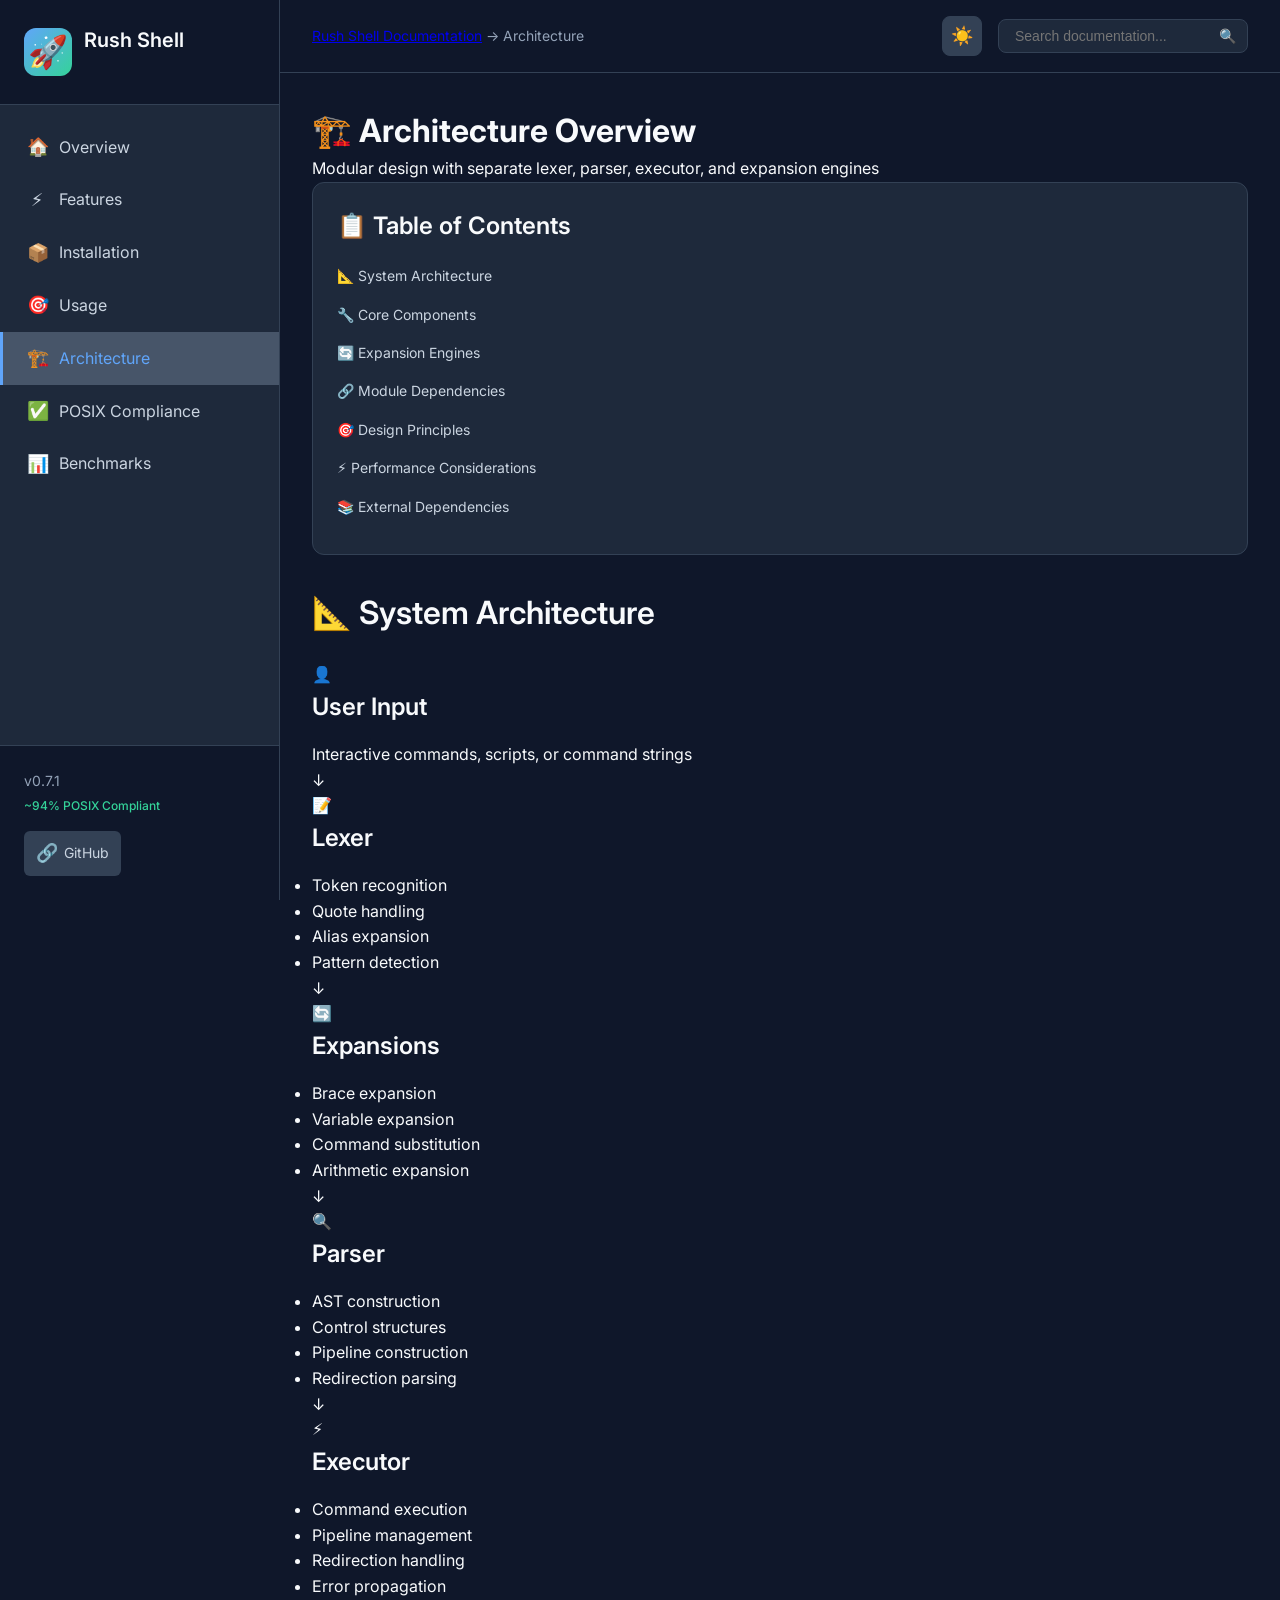
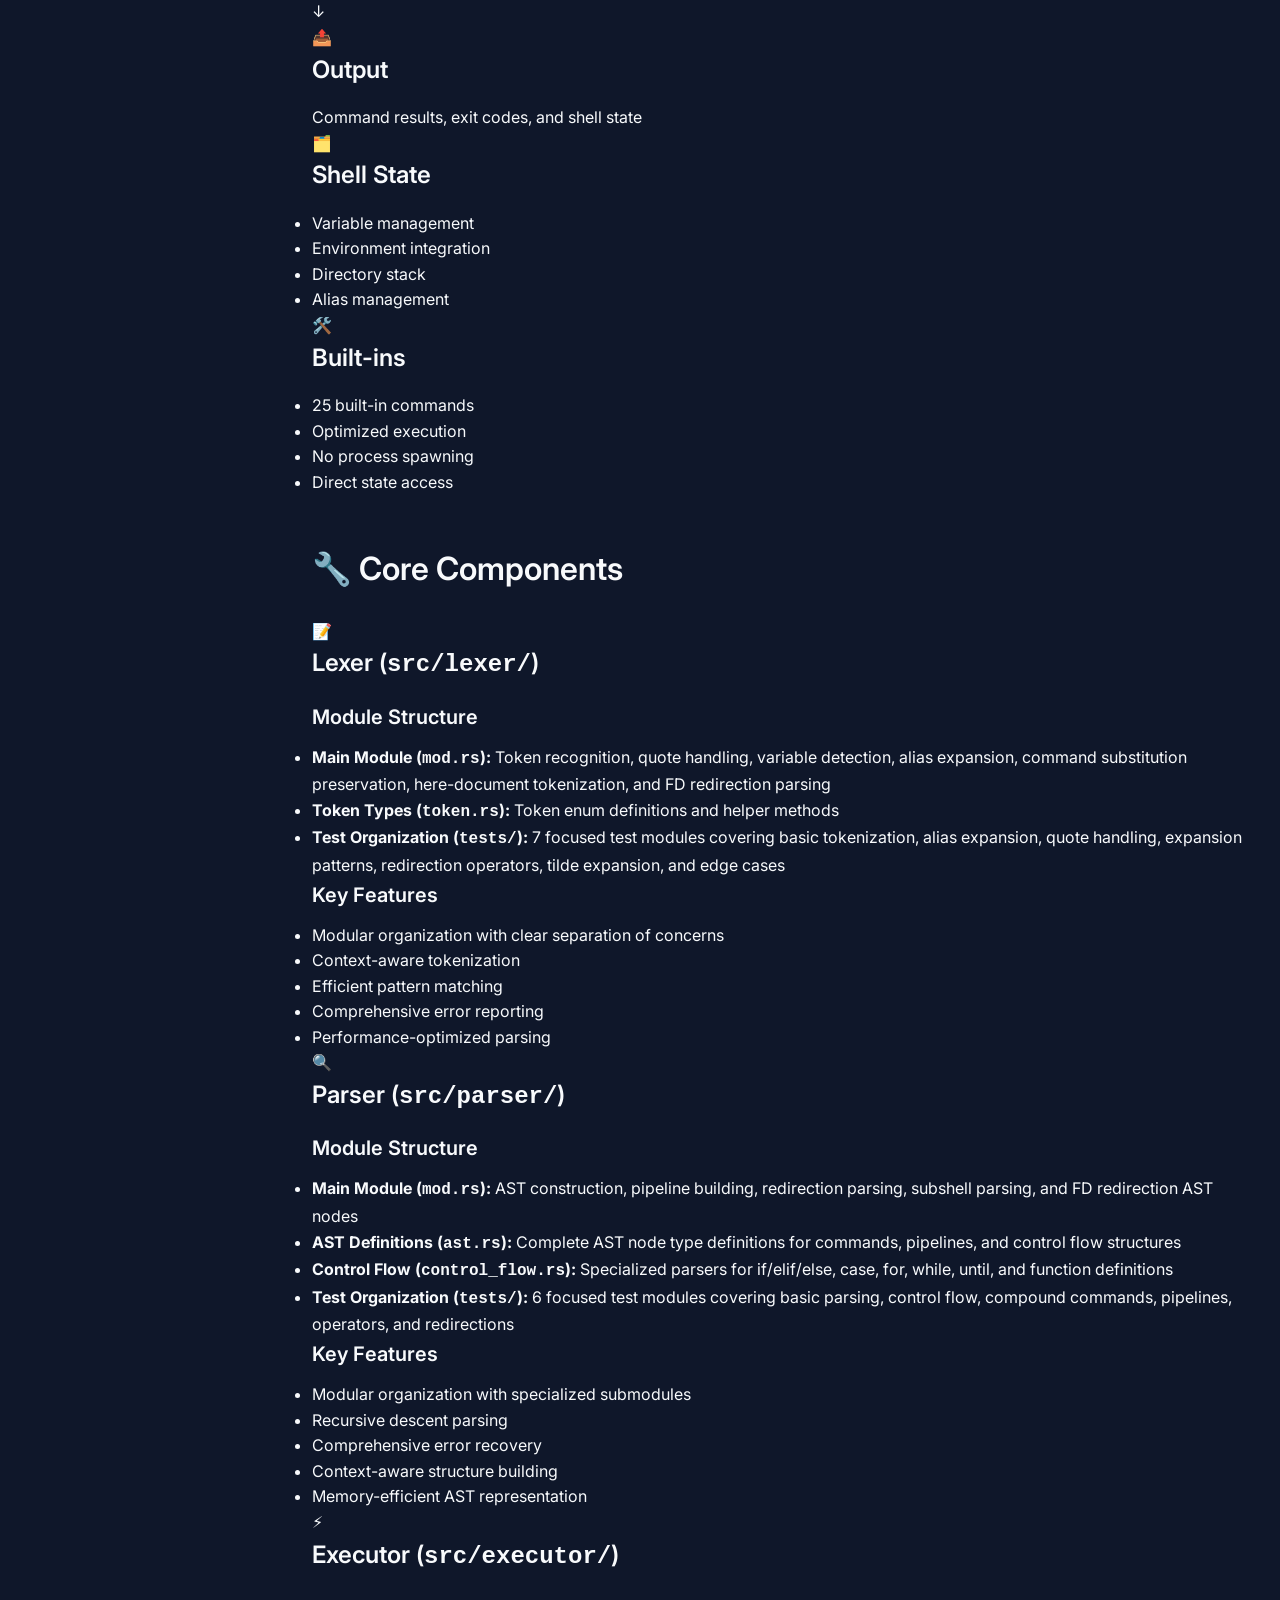
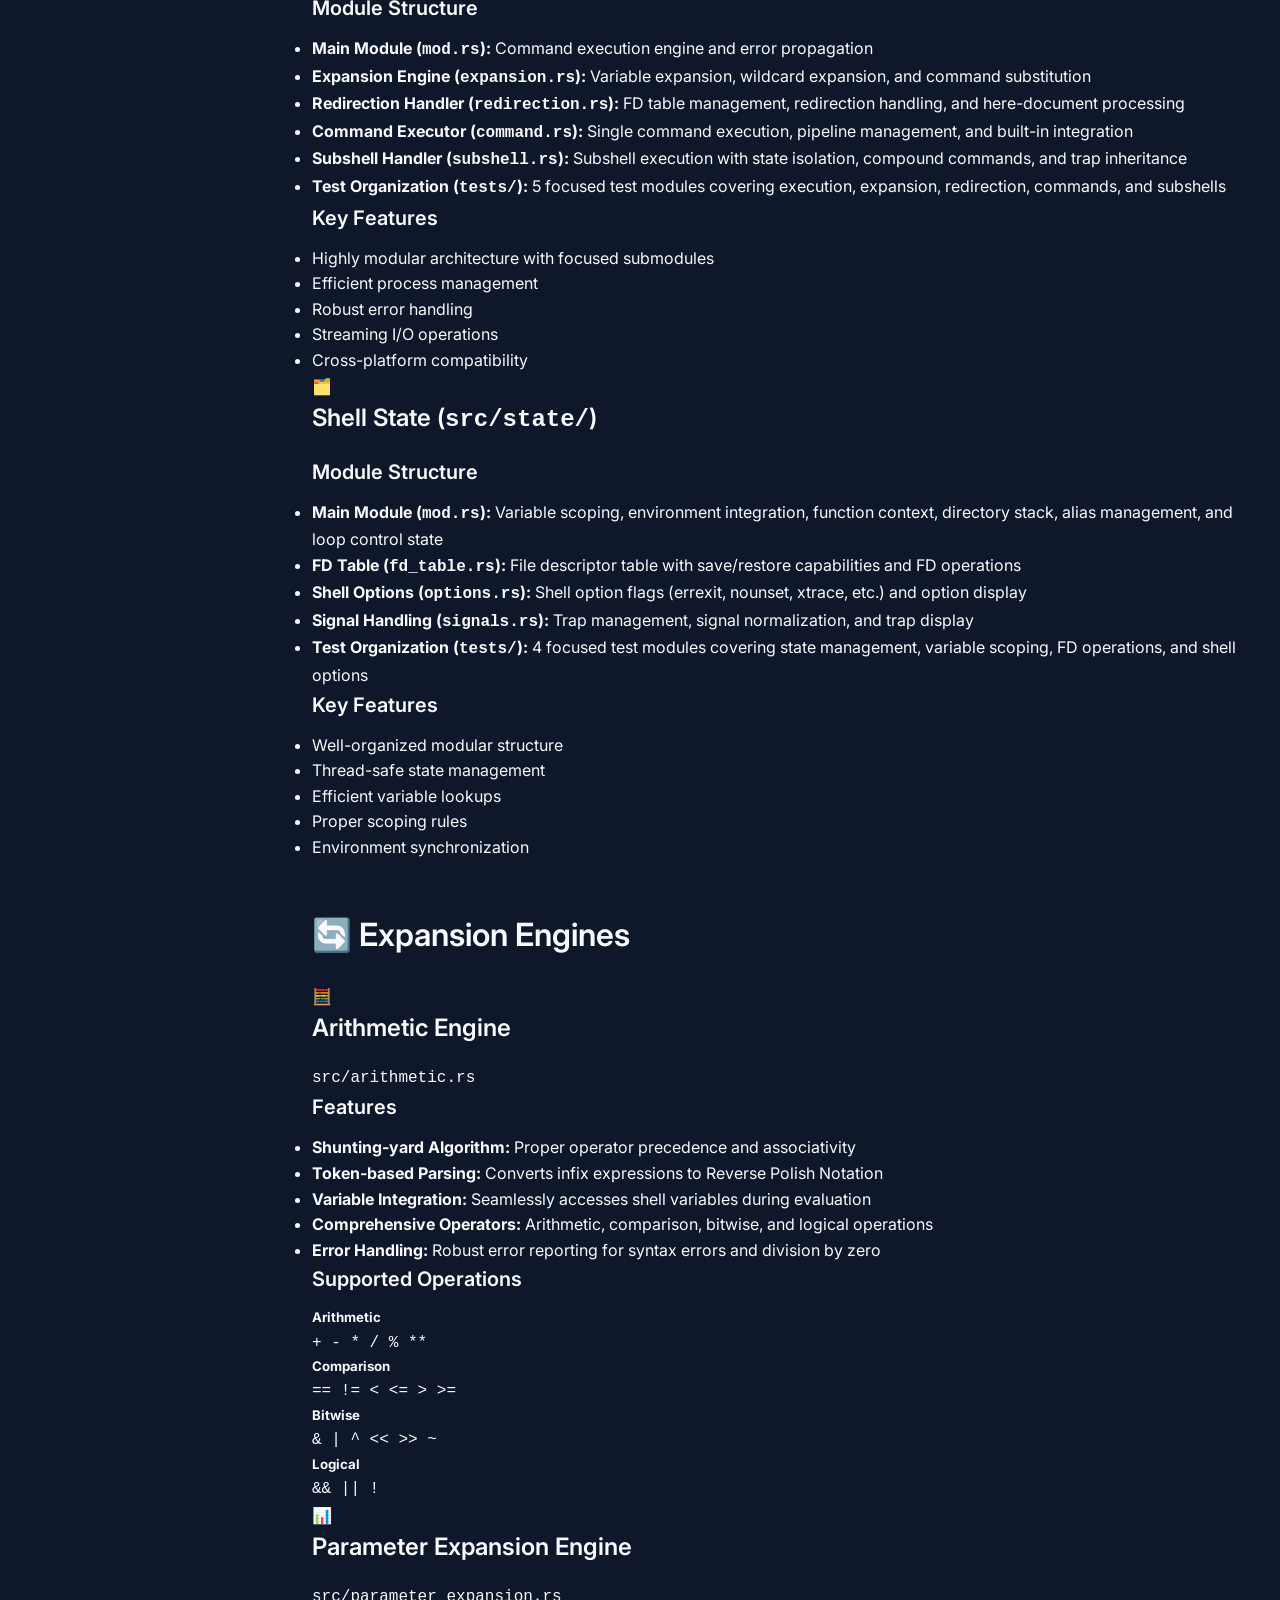
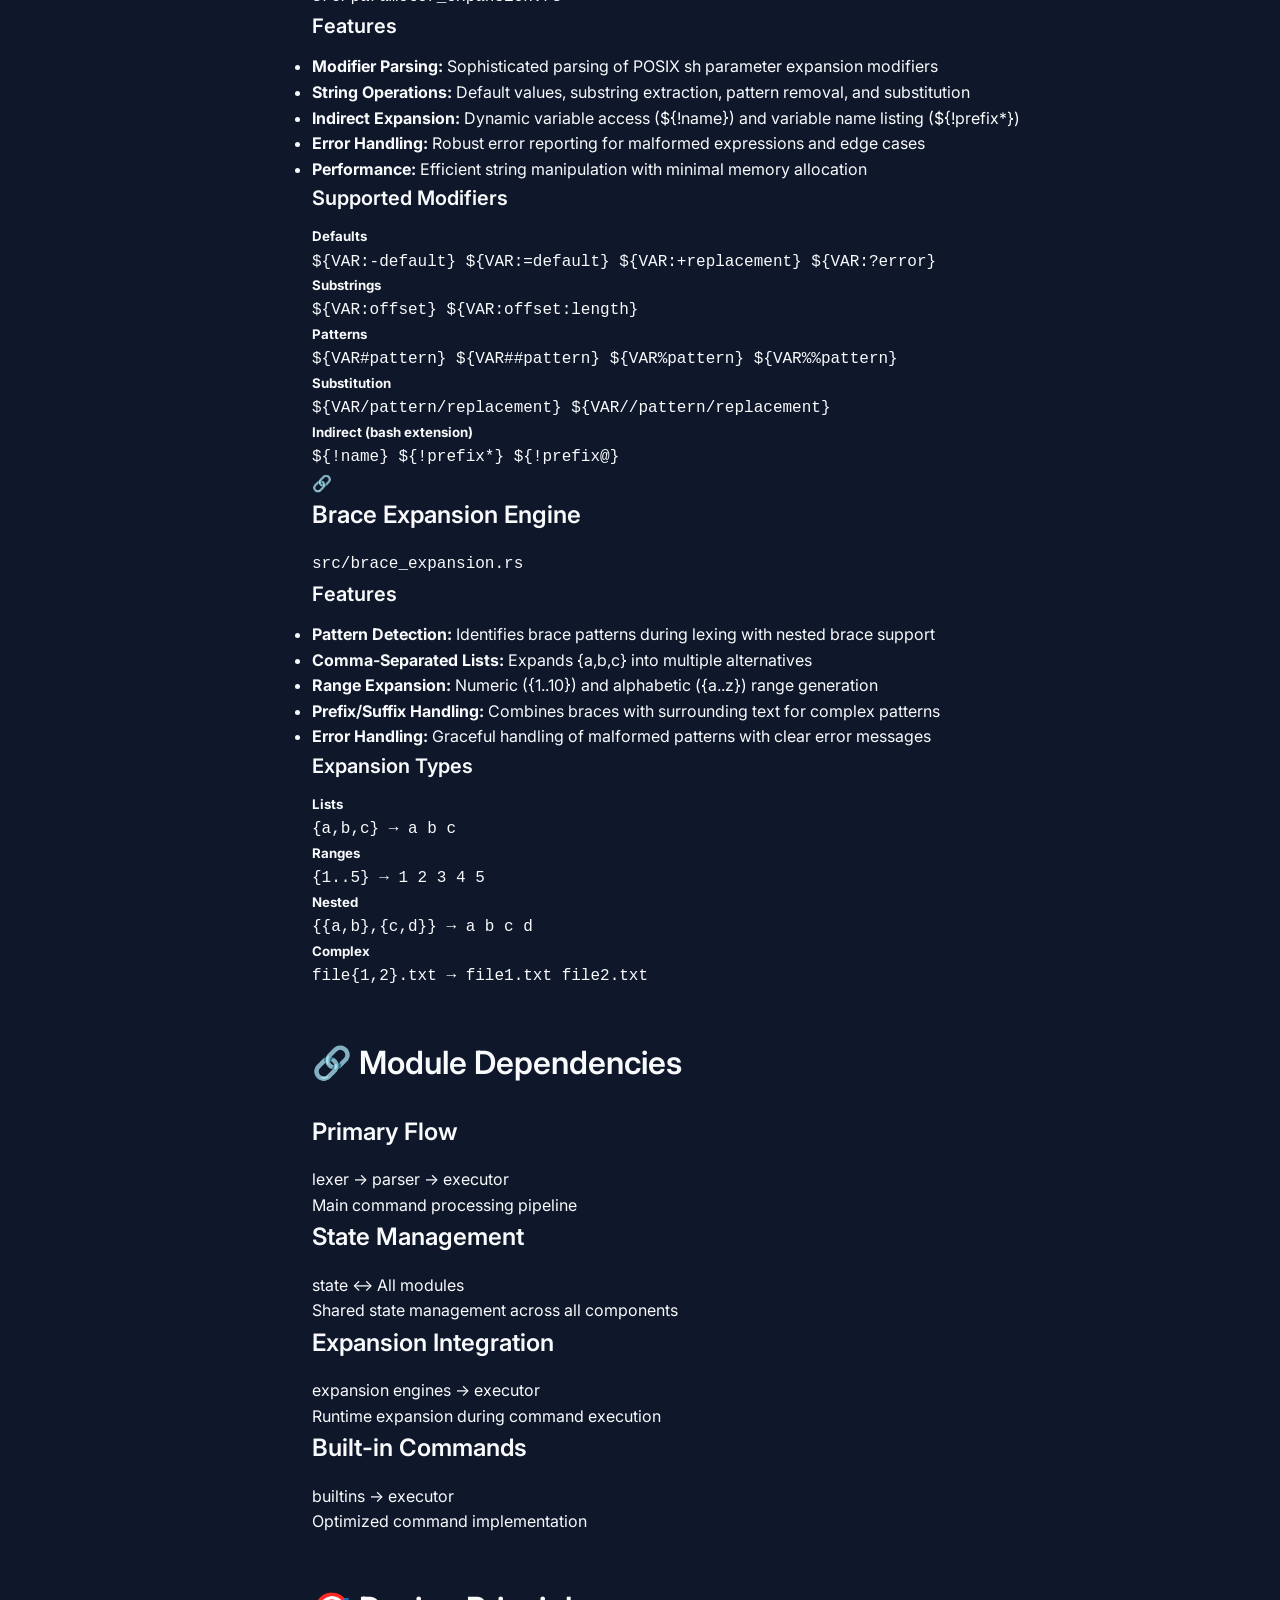
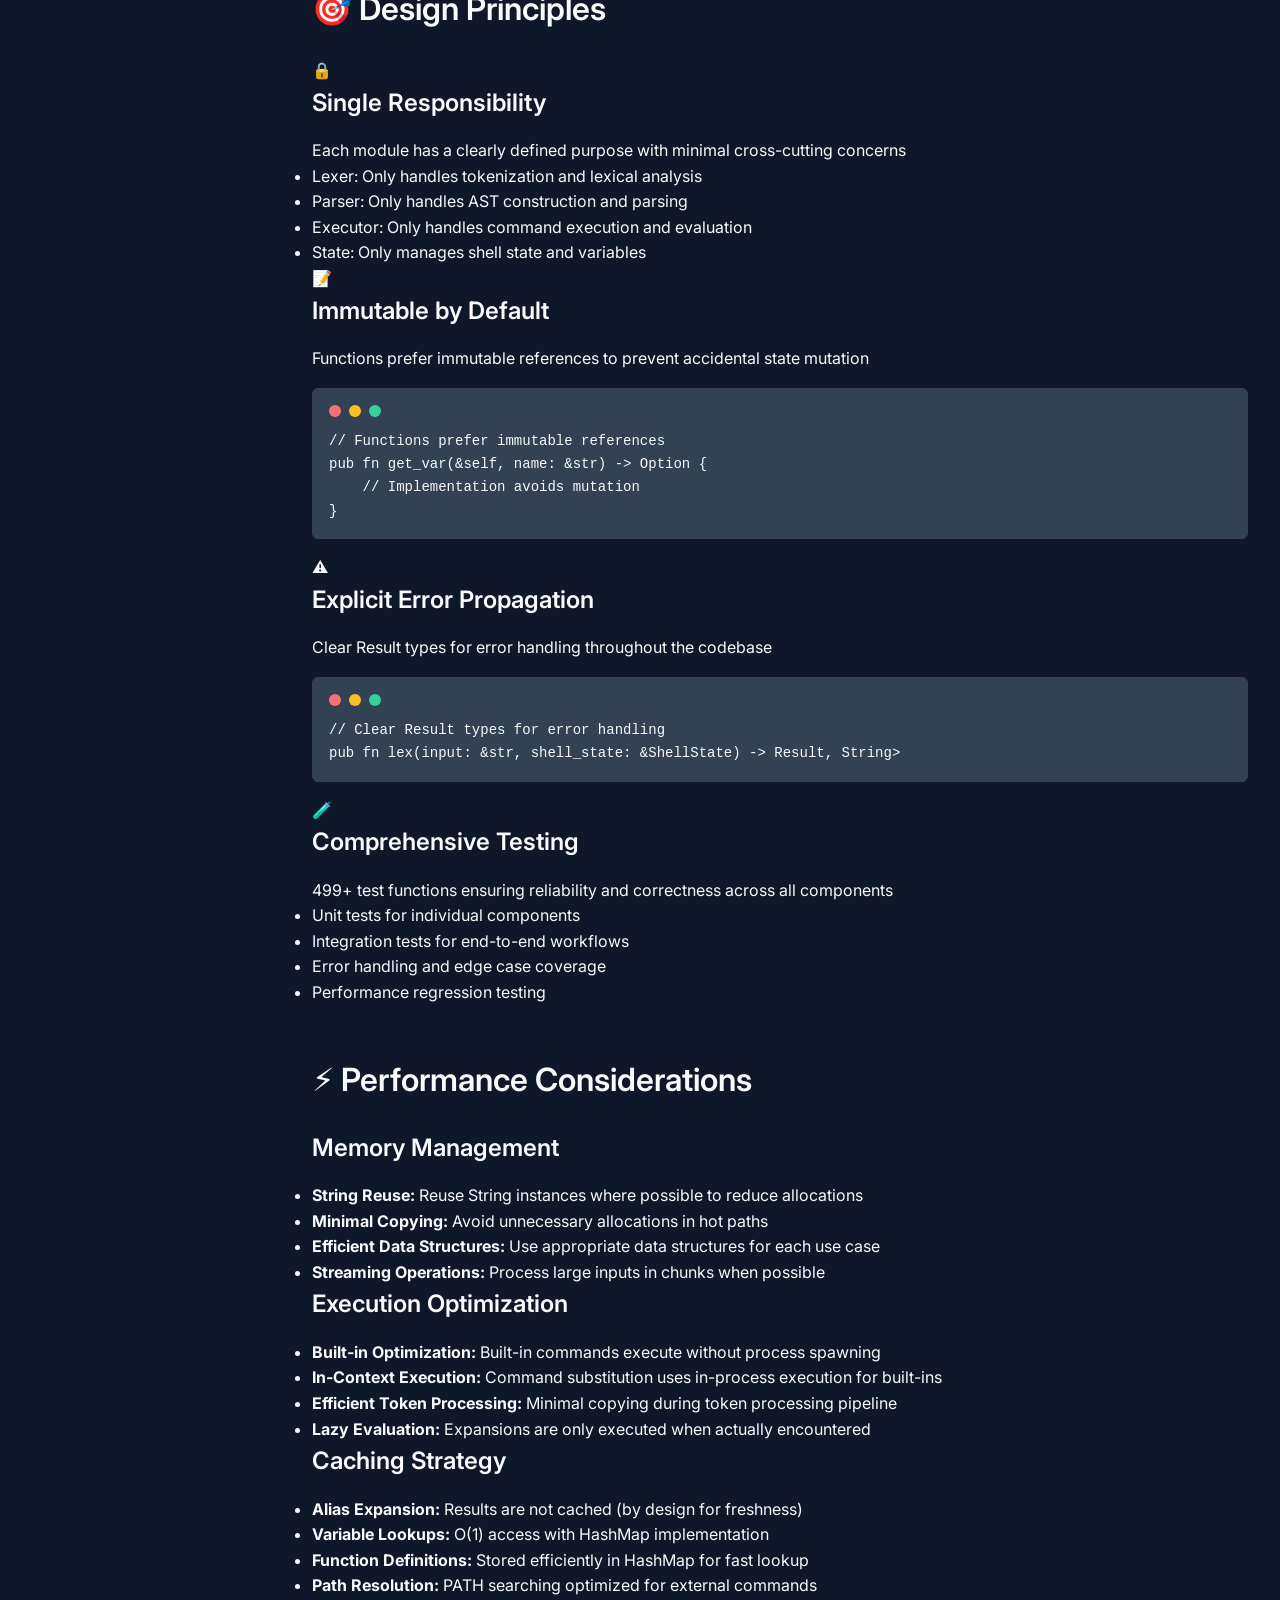
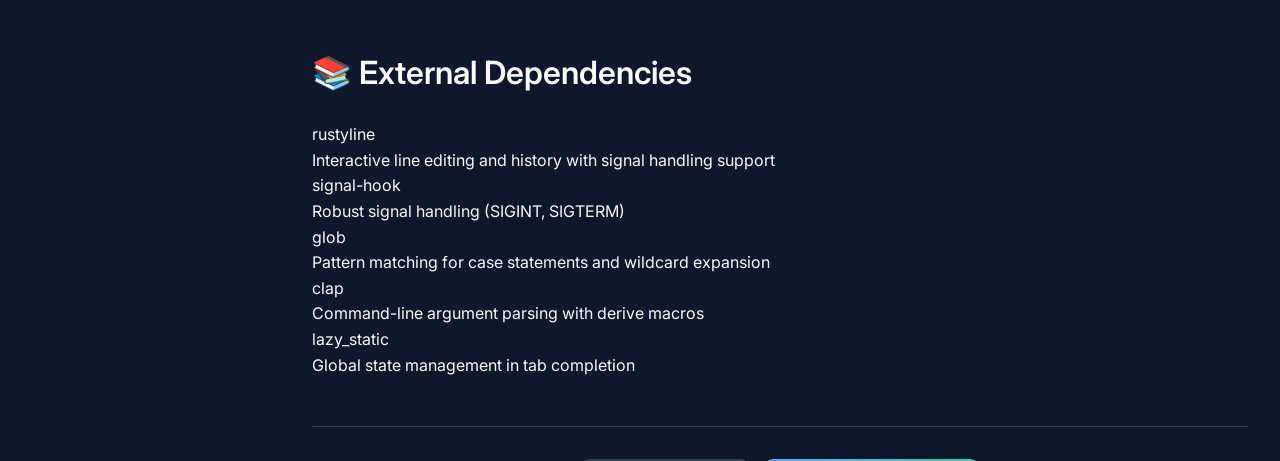
==== docs/architecture.html @ c51b7519 "docs: update README and architecture docs with new module structure - Updated README.md Architecture" ====
<!DOCTYPE html>
<html lang="en">

<head>
    <meta charset="UTF-8">
    <meta name="viewport" content="width=device-width, initial-scale=1.0">
    <title>Architecture - Rush Shell Documentation</title>
    <link rel="stylesheet" href="styles.css">
    <link rel="preconnect" href="https://fonts.googleapis.com">
    <link rel="preconnect" href="https://fonts.gstatic.com" crossorigin>
    <link
        href="https://fonts.googleapis.com/css2?family=JetBrains+Mono:wght@400;500;600&family=Inter:wght@300;400;500;600;700&display=swap"
        rel="stylesheet">
</head>

<body>
    <div class="layout">
        <!-- Sidebar Navigation -->
        <nav class="sidebar" id="sidebar">
            <div class="sidebar-header">
                <div class="logo-container">
                    <div class="logo">🚀</div>
                    <h2>Rush Shell</h2>
                </div>
            </div>

            <div class="sidebar-nav">
                <a href="index.html" class="nav-link">
                    <span class="nav-icon">🏠</span>
                    <span>Overview</span>
                </a>
                <a href="features.html" class="nav-link">
                    <span class="nav-icon">⚡</span>
                    <span>Features</span>
                </a>
                <a href="installation.html" class="nav-link">
                    <span class="nav-icon">📦</span>
                    <span>Installation</span>
                </a>
                <a href="usage.html" class="nav-link">
                    <span class="nav-icon">🎯</span>
                    <span>Usage</span>
                </a>
                <a href="architecture.html" class="nav-link active">
                    <span class="nav-icon">🏗️</span>
                    <span>Architecture</span>
                </a>
                <a href="compliance.html" class="nav-link">
                    <span class="nav-icon">✅</span>
                    <span>POSIX Compliance</span>
                </a>
                <a href="benchmarks.html" class="nav-link">
                    <span class="nav-icon">📊</span>
                    <span>Benchmarks</span>
                </a>
            </div>

            <div class="sidebar-footer">
                <div class="version-info">
                    <span class="version">v0.7.1</span>
                    <span class="status">~94% POSIX Compliant</span>
                </div>
                <div class="external-links">
                    <a href="https://github.com/drewwalton19216801/rush-sh" target="_blank" class="external-link">
                        <span class="nav-icon">🔗</span>
                        <span>GitHub</span>
                    </a>
                </div>
            </div>
        </nav>

        <!-- Main Content -->
        <main class="main-content">
            <!-- Mobile menu button -->
            <button class="mobile-menu-btn" id="mobileMenuBtn">
                <span></span>
                <span></span>
                <span></span>
            </button>

            <!-- Header -->
            <header class="page-header">
                <div class="header-content">
                    <div class="breadcrumb">
                        <a href="index.html">Rush Shell Documentation</a> → <span>Architecture</span>
                    </div>
                    <div class="header-actions">
                        <button class="theme-toggle" id="themeToggle">
                            <span class="theme-icon">🌙</span>
                        </button>
                        <div class="search-container">
                            <input type="text" class="search-input" placeholder="Search documentation..."
                                id="searchInput">
                            <span class="search-icon">🔍</span>
                        </div>
                    </div>
                </div>
            </header>

            <!-- Page Content -->
            <div class="page-content">
                <div class="architecture-hero">
                    <h1>🏗️ Architecture Overview</h1>
                    <p>Modular design with separate lexer, parser, executor, and expansion engines</p>
                </div>

                <!-- Architecture Diagram -->
                <section id="architecture-diagram">
                    <h2>📐 System Architecture</h2>

                    <div class="architecture-diagram">
                        <div class="diagram-container">
                            <!-- Input/Output -->
                            <div class="component user-input">
                                <div class="component-header">
                                    <div class="component-icon">👤</div>
                                    <h3>User Input</h3>
                                </div>
                                <div class="component-content">
                                    <p>Interactive commands, scripts, or command strings</p>
                                </div>
                            </div>

                            <!-- Main Pipeline -->
                            <div class="pipeline">
                                <div class="pipeline-arrow">↓</div>

                                <div class="component lexer">
                                    <div class="component-header">
                                        <div class="component-icon">📝</div>
                                        <h3>Lexer</h3>
                                    </div>
                                    <div class="component-content">
                                        <ul>
                                            <li>Token recognition</li>
                                            <li>Quote handling</li>
                                            <li>Alias expansion</li>
                                            <li>Pattern detection</li>
                                        </ul>
                                    </div>
                                </div>

                                <div class="pipeline-arrow">↓</div>

                                <div class="component expansions">
                                    <div class="component-header">
                                        <div class="component-icon">🔄</div>
                                        <h3>Expansions</h3>
                                    </div>
                                    <div class="component-content">
                                        <ul>
                                            <li>Brace expansion</li>
                                            <li>Variable expansion</li>
                                            <li>Command substitution</li>
                                            <li>Arithmetic expansion</li>
                                        </ul>
                                    </div>
                                </div>

                                <div class="pipeline-arrow">↓</div>

                                <div class="component parser">
                                    <div class="component-header">
                                        <div class="component-icon">🔍</div>
                                        <h3>Parser</h3>
                                    </div>
                                    <div class="component-content">
                                        <ul>
                                            <li>AST construction</li>
                                            <li>Control structures</li>
                                            <li>Pipeline construction</li>
                                            <li>Redirection parsing</li>
                                        </ul>
                                    </div>
                                </div>

                                <div class="pipeline-arrow">↓</div>

                                <div class="component executor">
                                    <div class="component-header">
                                        <div class="component-icon">⚡</div>
                                        <h3>Executor</h3>
                                    </div>
                                    <div class="component-content">
                                        <ul>
                                            <li>Command execution</li>
                                            <li>Pipeline management</li>
                                            <li>Redirection handling</li>
                                            <li>Error propagation</li>
                                        </ul>
                                    </div>
                                </div>

                                <div class="pipeline-arrow">↓</div>

                                <div class="component output">
                                    <div class="component-header">
                                        <div class="component-icon">📤</div>
                                        <h3>Output</h3>
                                    </div>
                                    <div class="component-content">
                                        <p>Command results, exit codes, and shell state</p>
                                    </div>
                                </div>
                            </div>

                            <!-- Supporting Components -->
                            <div class="supporting-components">
                                <div class="support-left">
                                    <div class="component state">
                                        <div class="component-header">
                                            <div class="component-icon">🗂️</div>
                                            <h3>Shell State</h3>
                                        </div>
                                        <div class="component-content">
                                            <ul>
                                                <li>Variable management</li>
                                                <li>Environment integration</li>
                                                <li>Directory stack</li>
                                                <li>Alias management</li>
                                            </ul>
                                        </div>
                                    </div>
                                </div>

                                <div class="support-right">
                                    <div class="component builtins">
                                        <div class="component-header">
                                            <div class="component-icon">🛠️</div>
                                            <h3>Built-ins</h3>
                                        </div>
                                        <div class="component-content">
                                            <ul>
                                                <li>25 built-in commands</li>
                                                <li>Optimized execution</li>
                                                <li>No process spawning</li>
                                                <li>Direct state access</li>
                                            </ul>
                                        </div>
                                    </div>
                                </div>
                            </div>
                        </div>
                    </div>
                </section>

                <!-- Core Components -->
                <section id="core-components">
                    <h2>🔧 Core Components</h2>

                    <div class="components-grid">
                        <div class="component-card">
                            <div class="component-header">
                                <div class="component-icon">📝</div>
                                <h3>Lexer (<code>src/lexer/</code>)</h3>
                            </div>
                            <div class="component-details">
                                <h4>Module Structure</h4>
                                <ul>
                                    <li><strong>Main Module (<code>mod.rs</code>):</strong> Token recognition, quote handling, variable detection, alias expansion, command substitution preservation, here-document tokenization, and FD redirection parsing</li>
                                    <li><strong>Token Types (<code>token.rs</code>):</strong> Token enum definitions and helper methods</li>
                                    <li><strong>Test Organization (<code>tests/</code>):</strong> 7 focused test modules covering basic tokenization, alias expansion, quote handling, expansion patterns, redirection operators, tilde expansion, and edge cases</li>
                                </ul>

                                <h4>Key Features</h4>
                                <ul>
                                    <li>Modular organization with clear separation of concerns</li>
                                    <li>Context-aware tokenization</li>
                                    <li>Efficient pattern matching</li>
                                    <li>Comprehensive error reporting</li>
                                    <li>Performance-optimized parsing</li>
                                </ul>
                            </div>
                        </div>

                        <div class="component-card">
                            <div class="component-header">
                                <div class="component-icon">🔍</div>
                                <h3>Parser (<code>src/parser/</code>)</h3>
                            </div>
                            <div class="component-details">
                                <h4>Module Structure</h4>
                                <ul>
                                    <li><strong>Main Module (<code>mod.rs</code>):</strong> AST construction, pipeline building, redirection parsing, subshell parsing, and FD redirection AST nodes</li>
                                    <li><strong>AST Definitions (<code>ast.rs</code>):</strong> Complete AST node type definitions for commands, pipelines, and control flow structures</li>
                                    <li><strong>Control Flow (<code>control_flow.rs</code>):</strong> Specialized parsers for if/elif/else, case, for, while, until, and function definitions</li>
                                    <li><strong>Test Organization (<code>tests/</code>):</strong> 6 focused test modules covering basic parsing, control flow, compound commands, pipelines, operators, and redirections</li>
                                </ul>

                                <h4>Key Features</h4>
                                <ul>
                                    <li>Modular organization with specialized submodules</li>
                                    <li>Recursive descent parsing</li>
                                    <li>Comprehensive error recovery</li>
                                    <li>Context-aware structure building</li>
                                    <li>Memory-efficient AST representation</li>
                                </ul>
                            </div>
                        </div>

                        <div class="component-card">
                            <div class="component-header">
                                <div class="component-icon">⚡</div>
                                <h3>Executor (<code>src/executor/</code>)</h3>
                            </div>
                            <div class="component-details">
                                <h4>Module Structure</h4>
                                <ul>
                                    <li><strong>Main Module (<code>mod.rs</code>):</strong> Command execution engine and error propagation</li>
                                    <li><strong>Expansion Engine (<code>expansion.rs</code>):</strong> Variable expansion, wildcard expansion, and command substitution</li>
                                    <li><strong>Redirection Handler (<code>redirection.rs</code>):</strong> FD table management, redirection handling, and here-document processing</li>
                                    <li><strong>Command Executor (<code>command.rs</code>):</strong> Single command execution, pipeline management, and built-in integration</li>
                                    <li><strong>Subshell Handler (<code>subshell.rs</code>):</strong> Subshell execution with state isolation, compound commands, and trap inheritance</li>
                                    <li><strong>Test Organization (<code>tests/</code>):</strong> 5 focused test modules covering execution, expansion, redirection, commands, and subshells</li>
                                </ul>

                                <h4>Key Features</h4>
                                <ul>
                                    <li>Highly modular architecture with focused submodules</li>
                                    <li>Efficient process management</li>
                                    <li>Robust error handling</li>
                                    <li>Streaming I/O operations</li>
                                    <li>Cross-platform compatibility</li>
                                </ul>
                            </div>
                        </div>

                        <div class="component-card">
                            <div class="component-header">
                                <div class="component-icon">🗂️</div>
                                <h3>Shell State (<code>src/state/</code>)</h3>
                            </div>
                            <div class="component-details">
                                <h4>Module Structure</h4>
                                <ul>
                                    <li><strong>Main Module (<code>mod.rs</code>):</strong> Variable scoping, environment integration, function context, directory stack, alias management, and loop control state</li>
                                    <li><strong>FD Table (<code>fd_table.rs</code>):</strong> File descriptor table with save/restore capabilities and FD operations</li>
                                    <li><strong>Shell Options (<code>options.rs</code>):</strong> Shell option flags (errexit, nounset, xtrace, etc.) and option display</li>
                                    <li><strong>Signal Handling (<code>signals.rs</code>):</strong> Trap management, signal normalization, and trap display</li>
                                    <li><strong>Test Organization (<code>tests/</code>):</strong> 4 focused test modules covering state management, variable scoping, FD operations, and shell options</li>
                                </ul>

                                <h4>Key Features</h4>
                                <ul>
                                    <li>Well-organized modular structure</li>
                                    <li>Thread-safe state management</li>
                                    <li>Efficient variable lookups</li>
                                    <li>Proper scoping rules</li>
                                    <li>Environment synchronization</li>
                                </ul>
                            </div>
                        </div>
                    </div>
                </section>

                <!-- Expansion Engines -->
                <section id="expansion-engines">
                    <h2>🔄 Expansion Engines</h2>

                    <div class="engines-grid">
                        <div class="engine-card">
                            <div class="engine-header">
                                <div class="engine-icon">🧮</div>
                                <h3>Arithmetic Engine</h3>
                                <p><code>src/arithmetic.rs</code></p>
                            </div>
                            <div class="engine-details">
                                <h4>Features</h4>
                                <ul>
                                    <li><strong>Shunting-yard Algorithm:</strong> Proper operator precedence and
                                        associativity</li>
                                    <li><strong>Token-based Parsing:</strong> Converts infix expressions to Reverse
                                        Polish Notation</li>
                                    <li><strong>Variable Integration:</strong> Seamlessly accesses shell variables
                                        during evaluation</li>
                                    <li><strong>Comprehensive Operators:</strong> Arithmetic, comparison, bitwise, and
                                        logical operations</li>
                                    <li><strong>Error Handling:</strong> Robust error reporting for syntax errors and
                                        division by zero</li>
                                </ul>

                                <h4>Supported Operations</h4>
                                <div class="operations">
                                    <div class="operation-group">
                                        <h5>Arithmetic</h5>
                                        <code>+ - * / % **</code>
                                    </div>
                                    <div class="operation-group">
                                        <h5>Comparison</h5>
                                        <code>== != < <= > >=</code>
                                    </div>
                                    <div class="operation-group">
                                        <h5>Bitwise</h5>
                                        <code>& | ^ << >> ~</code>
                                    </div>
                                    <div class="operation-group">
                                        <h5>Logical</h5>
                                        <code>&& || !</code>
                                    </div>
                                </div>
                            </div>
                        </div>

                        <div class="engine-card">
                            <div class="engine-header">
                                <div class="engine-icon">📊</div>
                                <h3>Parameter Expansion Engine</h3>
                                <p><code>src/parameter_expansion.rs</code></p>
                            </div>
                            <div class="engine-details">
                                <h4>Features</h4>
                                <ul>
                                    <li><strong>Modifier Parsing:</strong> Sophisticated parsing of POSIX sh parameter
                                        expansion modifiers</li>
                                    <li><strong>String Operations:</strong> Default values, substring extraction,
                                        pattern removal, and substitution</li>
                                    <li><strong>Indirect Expansion:</strong> Dynamic variable access (${!name}) and
                                        variable name listing (${!prefix*})</li>
                                    <li><strong>Error Handling:</strong> Robust error reporting for malformed
                                        expressions and edge cases</li>
                                    <li><strong>Performance:</strong> Efficient string manipulation with minimal memory
                                        allocation</li>
                                </ul>

                                <h4>Supported Modifiers</h4>
                                <div class="modifiers">
                                    <div class="modifier-group">
                                        <h5>Defaults</h5>
                                        <code>${VAR:-default} ${VAR:=default} ${VAR:+replacement} ${VAR:?error}</code>
                                    </div>
                                    <div class="modifier-group">
                                        <h5>Substrings</h5>
                                        <code>${VAR:offset} ${VAR:offset:length}</code>
                                    </div>
                                    <div class="modifier-group">
                                        <h5>Patterns</h5>
                                        <code>${VAR#pattern} ${VAR##pattern} ${VAR%pattern} ${VAR%%pattern}</code>
                                    </div>
                                    <div class="modifier-group">
                                        <h5>Substitution</h5>
                                        <code>${VAR/pattern/replacement} ${VAR//pattern/replacement}</code>
                                    </div>
                                    <div class="modifier-group">
                                        <h5>Indirect (bash extension)</h5>
                                        <code>${!name} ${!prefix*} ${!prefix@}</code>
                                    </div>
                                </div>
                            </div>
                        </div>

                        <div class="engine-card">
                            <div class="engine-header">
                                <div class="engine-icon">🔗</div>
                                <h3>Brace Expansion Engine</h3>
                                <p><code>src/brace_expansion.rs</code></p>
                            </div>
                            <div class="engine-details">
                                <h4>Features</h4>
                                <ul>
                                    <li><strong>Pattern Detection:</strong> Identifies brace patterns during lexing with
                                        nested brace support</li>
                                    <li><strong>Comma-Separated Lists:</strong> Expands {a,b,c} into multiple
                                        alternatives</li>
                                    <li><strong>Range Expansion:</strong> Numeric ({1..10}) and alphabetic ({a..z})
                                        range generation</li>
                                    <li><strong>Prefix/Suffix Handling:</strong> Combines braces with surrounding text
                                        for complex patterns</li>
                                    <li><strong>Error Handling:</strong> Graceful handling of malformed patterns with
                                        clear error messages</li>
                                </ul>

                                <h4>Expansion Types</h4>
                                <div class="expansion-types">
                                    <div class="expansion-example">
                                        <h5>Lists</h5>
                                        <code>{a,b,c} → a b c</code>
                                    </div>
                                    <div class="expansion-example">
                                        <h5>Ranges</h5>
                                        <code>{1..5} → 1 2 3 4 5</code>
                                    </div>
                                    <div class="expansion-example">
                                        <h5>Nested</h5>
                                        <code>{{a,b},{c,d}} → a b c d</code>
                                    </div>
                                    <div class="expansion-example">
                                        <h5>Complex</h5>
                                        <code>file{1,2}.txt → file1.txt file2.txt</code>
                                    </div>
                                </div>
                            </div>
                        </div>
                    </div>
                </section>

                <!-- Module Dependencies -->
                <section id="module-dependencies">
                    <h2>🔗 Module Dependencies</h2>

                    <div class="dependencies-container">
                        <div class="dependency-flow">
                            <h3>Primary Flow</h3>
                            <div class="flow-diagram">
                                <div class="flow-item">
                                    <span class="flow-component">lexer</span>
                                    <span class="flow-arrow">→</span>
                                    <span class="flow-component">parser</span>
                                    <span class="flow-arrow">→</span>
                                    <span class="flow-component">executor</span>
                                </div>
                                <p class="flow-description">Main command processing pipeline</p>
                            </div>
                        </div>

                        <div class="dependency-flow">
                            <h3>State Management</h3>
                            <div class="flow-diagram">
                                <div class="flow-item">
                                    <span class="flow-component">state</span>
                                    <span class="flow-arrow">↔</span>
                                    <span class="flow-component">All modules</span>
                                </div>
                                <p class="flow-description">Shared state management across all components</p>
                            </div>
                        </div>

                        <div class="dependency-flow">
                            <h3>Expansion Integration</h3>
                            <div class="flow-diagram">
                                <div class="flow-item">
                                    <span class="flow-component">expansion engines</span>
                                    <span class="flow-arrow">→</span>
                                    <span class="flow-component">executor</span>
                                </div>
                                <p class="flow-description">Runtime expansion during command execution</p>
                            </div>
                        </div>

                        <div class="dependency-flow">
                            <h3>Built-in Commands</h3>
                            <div class="flow-diagram">
                                <div class="flow-item">
                                    <span class="flow-component">builtins</span>
                                    <span class="flow-arrow">→</span>
                                    <span class="flow-component">executor</span>
                                </div>
                                <p class="flow-description">Optimized command implementation</p>
                            </div>
                        </div>
                    </div>
                </section>

                <!-- Design Principles -->
                <section id="design-principles">
                    <h2>🎯 Design Principles</h2>

                    <div class="principles-grid">
                        <div class="principle-card">
                            <div class="principle-icon">🔒</div>
                            <h3>Single Responsibility</h3>
                            <p>Each module has a clearly defined purpose with minimal cross-cutting concerns</p>
                            <ul>
                                <li>Lexer: Only handles tokenization and lexical analysis</li>
                                <li>Parser: Only handles AST construction and parsing</li>
                                <li>Executor: Only handles command execution and evaluation</li>
                                <li>State: Only manages shell state and variables</li>
                            </ul>
                        </div>

                        <div class="principle-card">
                            <div class="principle-icon">📝</div>
                            <h3>Immutable by Default</h3>
                            <p>Functions prefer immutable references to prevent accidental state mutation</p>
                            <div class="code-block">
                                <pre><code>// Functions prefer immutable references
pub fn get_var(&self, name: &str) -> Option<String> {
    // Implementation avoids mutation
}</code></pre>
                            </div>
                        </div>

                        <div class="principle-card">
                            <div class="principle-icon">⚠️</div>
                            <h3>Explicit Error Propagation</h3>
                            <p>Clear Result types for error handling throughout the codebase</p>
                            <div class="code-block">
                                <pre><code>// Clear Result types for error handling
pub fn lex(input: &str, shell_state: &ShellState) -> Result<Vec<Token>, String></code></pre>
                            </div>
                        </div>

                        <div class="principle-card">
                            <div class="principle-icon">🧪</div>
                            <h3>Comprehensive Testing</h3>
                            <p>499+ test functions ensuring reliability and correctness across all components</p>
                            <ul>
                                <li>Unit tests for individual components</li>
                                <li>Integration tests for end-to-end workflows</li>
                                <li>Error handling and edge case coverage</li>
                                <li>Performance regression testing</li>
                            </ul>
                        </div>
                    </div>
                </section>

                <!-- Performance Considerations -->
                <section id="performance">
                    <h2>⚡ Performance Considerations</h2>

                    <div class="performance-sections">
                        <div class="performance-section">
                            <h3>Memory Management</h3>
                            <ul>
                                <li><strong>String Reuse:</strong> Reuse String instances where possible to reduce
                                    allocations</li>
                                <li><strong>Minimal Copying:</strong> Avoid unnecessary allocations in hot paths</li>
                                <li><strong>Efficient Data Structures:</strong> Use appropriate data structures for each
                                    use case</li>
                                <li><strong>Streaming Operations:</strong> Process large inputs in chunks when possible
                                </li>
                            </ul>
                        </div>

                        <div class="performance-section">
                            <h3>Execution Optimization</h3>
                            <ul>
                                <li><strong>Built-in Optimization:</strong> Built-in commands execute without process
                                    spawning</li>
                                <li><strong>In-Context Execution:</strong> Command substitution uses in-process
                                    execution for built-ins</li>
                                <li><strong>Efficient Token Processing:</strong> Minimal copying during token processing
                                    pipeline</li>
                                <li><strong>Lazy Evaluation:</strong> Expansions are only executed when actually
                                    encountered</li>
                            </ul>
                        </div>

                        <div class="performance-section">
                            <h3>Caching Strategy</h3>
                            <ul>
                                <li><strong>Alias Expansion:</strong> Results are not cached (by design for freshness)
                                </li>
                                <li><strong>Variable Lookups:</strong> O(1) access with HashMap implementation</li>
                                <li><strong>Function Definitions:</strong> Stored efficiently in HashMap for fast lookup
                                </li>
                                <li><strong>Path Resolution:</strong> PATH searching optimized for external commands
                                </li>
                            </ul>
                        </div>
                    </div>
                </section>

                <!-- External Dependencies -->
                <section id="dependencies">
                    <h2>📚 External Dependencies</h2>

                    <div class="dependencies-list">
                        <div class="dependency-item">
                            <div class="dep-name">rustyline</div>
                            <div class="dep-description">Interactive line editing and history with signal handling
                                support</div>
                        </div>

                        <div class="dependency-item">
                            <div class="dep-name">signal-hook</div>
                            <div class="dep-description">Robust signal handling (SIGINT, SIGTERM)</div>
                        </div>

                        <div class="dependency-item">
                            <div class="dep-name">glob</div>
                            <div class="dep-description">Pattern matching for case statements and wildcard expansion
                            </div>
                        </div>

                        <div class="dependency-item">
                            <div class="dep-name">clap</div>
                            <div class="dep-description">Command-line argument parsing with derive macros</div>
                        </div>

                        <div class="dependency-item">
                            <div class="dep-name">lazy_static</div>
                            <div class="dep-description">Global state management in tab completion</div>
                        </div>
                    </div>
                </section>

                <!-- Navigation Footer -->
                <div class="section-nav">
                    <div class="nav-links">
                        <a href="usage.html" class="nav-button secondary">
                            <span>← Usage Guide</span>
                        </a>
                        <a href="compliance.html" class="nav-button primary">
                            <span>POSIX Compliance</span>
                            <span class="nav-arrow">→</span>
                        </a>
                    </div>
                </div>
            </div>
        </main>
    </div>

    <script src="script.js"></script>
</body>

</html>
---- docs/styles.css ----
/* CSS Custom Properties for Theming */
:root {
  /* Light Theme Colors */
  --bg-primary: #ffffff;
  --bg-secondary: #f8fafc;
  --bg-tertiary: #f1f5f9;
  --bg-accent: #e2e8f0;

  --text-primary: #1e293b;
  --text-secondary: #475569;
  --text-muted: #64748b;
  --text-accent: #3b82f6;

  --border-primary: #e2e8f0;
  --border-secondary: #cbd5e1;

  --accent-primary: #3b82f6;
  --accent-secondary: #10b981;
  --accent-tertiary: #f59e0b;
  --accent-error: #ef4444;

  --shadow-sm: 0 1px 2px 0 rgb(0 0 0 / 0.05);
  --shadow-md: 0 4px 6px -1px rgb(0 0 0 / 0.1), 0 2px 4px -2px rgb(0 0 0 / 0.1);
  --shadow-lg: 0 10px 15px -3px rgb(0 0 0 / 0.1), 0 4px 6px -4px rgb(0 0 0 / 0.1);
  --shadow-xl: 0 20px 25px -5px rgb(0 0 0 / 0.1), 0 8px 10px -6px rgb(0 0 0 / 0.1);

  --radius-sm: 0.375rem;
  --radius-md: 0.5rem;
  --radius-lg: 0.75rem;
  --radius-xl: 1rem;

  --font-mono: 'JetBrains Mono', 'Fira Code', 'Consolas', monospace;
  --font-sans: 'Inter', -apple-system, BlinkMacSystemFont, 'Segoe UI', system-ui, sans-serif;
}

/* Dark Theme */
[data-theme="dark"] {
  --bg-primary: #0f172a;
  --bg-secondary: #1e293b;
  --bg-tertiary: #334155;
  --bg-accent: #475569;

  --text-primary: #f8fafc;
  --text-secondary: #cbd5e1;
  --text-muted: #94a3b8;
  --text-accent: #60a5fa;

  --border-primary: #334155;
  --border-secondary: #475569;

  --accent-primary: #60a5fa;
  --accent-secondary: #34d399;
  --accent-tertiary: #fbbf24;
  --accent-error: #f87171;
}

/* Base Styles */
* {
  margin: 0;
  padding: 0;
  box-sizing: border-box;
}

html {
  scroll-behavior: smooth;
}

body {
  font-family: var(--font-sans);
  background-color: var(--bg-primary);
  color: var(--text-primary);
  line-height: 1.6;
  font-size: 16px;
  transition: background-color 0.3s ease, color 0.3s ease;
}

/* Layout */
.layout {
  display: flex;
  min-height: 100vh;
}

/* Sidebar */
.sidebar {
  width: 280px;
  background-color: var(--bg-secondary);
  border-right: 1px solid var(--border-primary);
  display: flex;
  flex-direction: column;
  position: fixed;
  top: 0;
  left: 0;
  height: 100vh;
  z-index: 1000;
  transition: transform 0.3s ease;
}

.sidebar-header {
  padding: 1.5rem;
  border-bottom: 1px solid var(--border-primary);
  background-color: var(--bg-primary);
}

.logo-container {
  display: flex;
  align-items: center;
  gap: 0.75rem;
}

.logo {
  font-size: 2rem;
  display: flex;
  align-items: center;
  justify-content: center;
  width: 48px;
  height: 48px;
  background: linear-gradient(135deg, var(--accent-primary), var(--accent-secondary));
  border-radius: var(--radius-lg);
  color: white;
  font-weight: 600;
}

.sidebar-header h2 {
  font-size: 1.25rem;
  font-weight: 600;
  color: var(--text-primary);
}

.sidebar-nav {
  flex: 1;
  padding: 1rem 0;
  overflow-y: auto;
}

.nav-link {
  display: flex;
  align-items: center;
  gap: 0.75rem;
  padding: 0.75rem 1.5rem;
  color: var(--text-secondary);
  text-decoration: none;
  transition: all 0.2s ease;
  border-left: 3px solid transparent;
}

.nav-link:hover {
  background-color: var(--bg-tertiary);
  color: var(--text-primary);
}

.nav-link.active {
  background-color: var(--bg-accent);
  color: var(--accent-primary);
  border-left-color: var(--accent-primary);
}

.nav-icon {
  font-size: 1.125rem;
  width: 20px;
  text-align: center;
}

.sidebar-footer {
  padding: 1.5rem;
  border-top: 1px solid var(--border-primary);
  background-color: var(--bg-primary);
}

.version-info {
  margin-bottom: 1rem;
}

.version {
  display: block;
  font-size: 0.875rem;
  color: var(--text-muted);
  margin-bottom: 0.25rem;
}

.status {
  display: block;
  font-size: 0.75rem;
  color: var(--accent-secondary);
  font-weight: 500;
}

.external-links {
  display: flex;
  gap: 0.5rem;
}

.external-link {
  display: flex;
  align-items: center;
  gap: 0.5rem;
  padding: 0.5rem 0.75rem;
  background-color: var(--bg-tertiary);
  color: var(--text-secondary);
  text-decoration: none;
  border-radius: var(--radius-sm);
  font-size: 0.875rem;
  transition: all 0.2s ease;
}

.external-link:hover {
  background-color: var(--accent-primary);
  color: white;
}

/* Main Content */
.main-content {
  flex: 1;
  margin-left: 280px;
  min-height: 100vh;
  display: flex;
  flex-direction: column;
}

/* Mobile Sidebar */
@media (max-width: 768px) {
  .sidebar {
    transform: translateX(-100%);
  }

  .sidebar.open {
    transform: translateX(0);
  }

  .main-content {
    margin-left: 0;
  }
}

.mobile-menu-btn {
  display: none;
  position: fixed;
  top: 1rem;
  left: 1rem;
  z-index: 1001;
  background: var(--bg-primary);
  border: 1px solid var(--border-primary);
  border-radius: var(--radius-md);
  padding: 0.5rem;
  cursor: pointer;
  box-shadow: var(--shadow-md);
}

.mobile-menu-btn span {
  display: block;
  width: 20px;
  height: 2px;
  background-color: var(--text-primary);
  margin: 3px 0;
  transition: 0.3s;
}

@media (max-width: 768px) {
  .mobile-menu-btn {
    display: block;
  }
}

/* Header */
.page-header {
  background-color: var(--bg-primary);
  border-bottom: 1px solid var(--border-primary);
  padding: 1rem 2rem;
  position: sticky;
  top: 0;
  z-index: 100;
  backdrop-filter: blur(10px);
}

.header-content {
  display: flex;
  justify-content: space-between;
  align-items: center;
  max-width: 1200px;
  margin: 0 auto;
}

.breadcrumb {
  font-size: 0.875rem;
  color: var(--text-muted);
}

.header-actions {
  display: flex;
  align-items: center;
  gap: 1rem;
}

.theme-toggle {
  background: var(--bg-tertiary);
  border: 1px solid var(--border-primary);
  border-radius: var(--radius-md);
  padding: 0.5rem;
  cursor: pointer;
  transition: all 0.2s ease;
  display: flex;
  align-items: center;
  justify-content: center;
  width: 40px;
  height: 40px;
}

.theme-toggle:hover {
  background-color: var(--bg-accent);
}

.theme-icon {
  font-size: 1.125rem;
}

.search-container {
  position: relative;
}

.search-input {
  background: var(--bg-secondary);
  border: 1px solid var(--border-primary);
  border-radius: var(--radius-md);
  padding: 0.5rem 2.5rem 0.5rem 1rem;
  font-size: 0.875rem;
  width: 250px;
  transition: all 0.2s ease;
}

.search-input:focus {
  outline: none;
  border-color: var(--accent-primary);
  box-shadow: 0 0 0 3px rgb(59 130 246 / 0.1);
}

.search-icon {
  position: absolute;
  right: 0.75rem;
  top: 50%;
  transform: translateY(-50%);
  color: var(--text-muted);
  font-size: 0.875rem;
}

/* Page Content */
.page-content {
  flex: 1;
  max-width: 1200px;
  margin: 0 auto;
  padding: 2rem;
}

/* Hero Section */
.hero {
  text-align: center;
  padding: 3rem 0;
  background: linear-gradient(135deg, var(--bg-primary) 0%, var(--bg-secondary) 100%);
  border-radius: var(--radius-xl);
  margin-bottom: 3rem;
}

.hero-content {
  display: grid;
  grid-template-columns: 1fr auto;
  gap: 3rem;
  align-items: center;
  max-width: 1000px;
  margin: 0 auto;
}

.hero-title {
  font-size: 3rem;
  font-weight: 700;
  color: var(--text-primary);
  margin-bottom: 1rem;
  line-height: 1.2;
}

.version-badge {
  display: inline-block;
  background: linear-gradient(135deg, var(--accent-primary), var(--accent-secondary));
  color: white;
  padding: 0.25rem 0.75rem;
  border-radius: var(--radius-lg);
  font-size: 0.875rem;
  font-weight: 600;
  margin-left: 0.5rem;
}

.hero-subtitle {
  font-size: 1.25rem;
  color: var(--text-secondary);
  margin-bottom: 1.5rem;
  font-weight: 400;
}

.hero-description {
  margin-bottom: 2rem;
  max-width: 600px;
}

.hero-description p {
  font-size: 1.125rem;
  color: var(--text-secondary);
  line-height: 1.7;
}

.hero-stats {
  display: grid;
  grid-template-columns: repeat(auto-fit, minmax(150px, 1fr));
  gap: 1.5rem;
  margin-top: 2rem;
}

.stat {
  text-align: center;
}

.stat-value {
  font-size: 2rem;
  font-weight: 700;
  color: var(--accent-primary);
  margin-bottom: 0.25rem;
}

.stat-label {
  font-size: 0.875rem;
  color: var(--text-muted);
  font-weight: 500;
}

/* Terminal Demo */
.hero-visual {
  display: flex;
  justify-content: center;
}

.terminal-demo {
  background-color: var(--bg-tertiary);
  border-radius: var(--radius-lg);
  box-shadow: var(--shadow-lg);
  width: 100%;
  max-width: 400px;
  overflow: hidden;
}

.terminal-header {
  background-color: var(--bg-accent);
  padding: 0.75rem 1rem;
  display: flex;
  align-items: center;
  gap: 0.5rem;
}

.terminal-dots {
  display: flex;
  gap: 0.375rem;
}

.dot {
  width: 12px;
  height: 12px;
  border-radius: 50%;
}

.dot.red { background-color: #ff5f57; }
.dot.yellow { background-color: #ffbd2e; }
.dot.green { background-color: #28ca42; }

.terminal-title {
  font-size: 0.875rem;
  color: var(--text-primary);
  font-weight: 500;
}

.terminal-body {
  padding: 1.5rem;
  background-color: #000;
  color: #0f0;
  font-family: var(--font-mono);
  font-size: 0.875rem;
}

.terminal-prompt {
  display: flex;
  align-items: center;
  gap: 0.5rem;
}

.prompt-path {
  color: var(--accent-secondary);
}

.prompt-cursor {
  animation: blink 1s infinite;
}

@keyframes blink {
  0%, 50% { opacity: 1; }
  51%, 100% { opacity: 0; }
}

/* Sections */
section {
  margin-bottom: 3rem;
}

h2 {
  font-size: 2rem;
  font-weight: 600;
  color: var(--text-primary);
  margin-bottom: 1.5rem;
  display: flex;
  align-items: center;
  gap: 0.75rem;
}

h3 {
  font-size: 1.5rem;
  font-weight: 600;
  color: var(--text-primary);
  margin-bottom: 1rem;
}

h4 {
  font-size: 1.25rem;
  font-weight: 600;
  color: var(--text-primary);
  margin-bottom: 0.75rem;
}

/* Quick Start */
.quick-start-grid {
  display: grid;
  grid-template-columns: repeat(auto-fit, minmax(300px, 1fr));
  gap: 1.5rem;
}

.quick-start-card {
  background-color: var(--bg-primary);
  border: 1px solid var(--border-primary);
  border-radius: var(--radius-lg);
  padding: 1.5rem;
  transition: all 0.2s ease;
}

.quick-start-card:hover {
  border-color: var(--accent-primary);
  box-shadow: var(--shadow-md);
  transform: translateY(-2px);
}

.card-icon {
  font-size: 2rem;
  margin-bottom: 1rem;
  display: block;
}

.code-block {
  background-color: var(--bg-tertiary);
  border: 1px solid var(--border-primary);
  border-radius: var(--radius-sm);
  padding: 2.5rem 1rem 1rem 1rem;
  margin: 1rem 0;
  overflow-x: auto;
}

.code-block pre {
  margin: 0;
  font-family: var(--font-mono);
  font-size: 0.875rem;
  color: var(--text-primary);
}

.code-block code {
  background: none;
  padding: 0;
}

/* Features Grid */
.features-grid {
  display: grid;
  grid-template-columns: repeat(auto-fit, minmax(350px, 1fr));
  gap: 1.5rem;
}

.feature-card {
  background-color: var(--bg-primary);
  border: 1px solid var(--border-primary);
  border-radius: var(--radius-lg);
  padding: 2rem;
  transition: all 0.2s ease;
  position: relative;
  overflow: hidden;
}

.feature-card::before {
  content: '';
  position: absolute;
  top: 0;
  left: 0;
  right: 0;
  height: 3px;
  background: linear-gradient(90deg, var(--accent-primary), var(--accent-secondary));
  opacity: 0;
  transition: opacity 0.2s ease;
}

.feature-card:hover {
  border-color: var(--accent-primary);
  box-shadow: var(--shadow-md);
  transform: translateY(-4px);
}

.feature-card:hover::before {
  opacity: 1;
}

.feature-icon {
  font-size: 2.5rem;
  margin-bottom: 1rem;
  display: block;
}

.feature-link {
  color: var(--accent-primary);
  text-decoration: none;
  font-weight: 500;
  font-size: 0.875rem;
  display: inline-flex;
  align-items: center;
  gap: 0.25rem;
  margin-top: 1rem;
  transition: color 0.2s ease;
}

.feature-link:hover {
  color: var(--accent-secondary);
}

/* Updates */
.updates-list {
  display: flex;
  flex-direction: column;
  gap: 1rem;
}

.update-item {
  display: flex;
  gap: 1rem;
  background-color: var(--bg-primary);
  border: 1px solid var(--border-primary);
  border-radius: var(--radius-lg);
  padding: 1.5rem;
  transition: all 0.2s ease;
}

.update-item:hover {
  border-color: var(--accent-primary);
  box-shadow: var(--shadow-sm);
}

.update-badge {
  font-size: 1.5rem;
  display: flex;
  align-items: flex-start;
  padding-top: 0.25rem;
}

.update-content h4 {
  margin-bottom: 0.5rem;
  color: var(--text-primary);
}

.update-content p {
  color: var(--text-secondary);
  line-height: 1.6;
}

/* Getting Started */
.steps-container {
  display: flex;
  flex-direction: column;
  gap: 1.5rem;
}

.step {
  display: flex;
  gap: 1.5rem;
  background-color: var(--bg-primary);
  border: 1px solid var(--border-primary);
  border-radius: var(--radius-lg);
  padding: 1.5rem;
  transition: all 0.2s ease;
}

.step:hover {
  border-color: var(--accent-primary);
  box-shadow: var(--shadow-sm);
}

.step-number {
  background: linear-gradient(135deg, var(--accent-primary), var(--accent-secondary));
  color: white;
  width: 40px;
  height: 40px;
  border-radius: 50%;
  display: flex;
  align-items: center;
  justify-content: center;
  font-weight: 600;
  font-size: 1.125rem;
  flex-shrink: 0;
}

/* Section Navigation */
.section-nav {
  margin-top: 3rem;
  padding-top: 2rem;
  border-top: 1px solid var(--border-primary);
  display: flex;
  justify-content: center;
}

.nav-links {
  display: flex;
  gap: 1rem;
}

.nav-button {
  display: inline-flex;
  align-items: center;
  gap: 0.5rem;
  padding: 0.75rem 1.5rem;
  border-radius: var(--radius-md);
  text-decoration: none;
  font-weight: 500;
  transition: all 0.2s ease;
}

.nav-button.primary {
  background: linear-gradient(135deg, var(--accent-primary), var(--accent-secondary));
  color: white;
}

.nav-button.primary:hover {
  transform: translateY(-2px);
  box-shadow: var(--shadow-md);
}

.nav-button.secondary {
  background-color: var(--bg-tertiary);
  color: var(--text-primary);
  border: 1px solid var(--border-primary);
}

.nav-button.secondary:hover {
  background-color: var(--bg-accent);
  border-color: var(--accent-primary);
  color: var(--accent-primary);
}

.nav-arrow {
  transition: transform 0.2s ease;
}

.nav-button:hover .nav-arrow {
  transform: translateX(4px);
}

/* Responsive Design */
@media (max-width: 1024px) {
  .hero-content {
    grid-template-columns: 1fr;
    text-align: center;
  }

  .hero-stats {
    grid-template-columns: repeat(2, 1fr);
  }
}

@media (max-width: 768px) {
  .page-content {
    padding: 1rem;
  }

  .hero-title {
    font-size: 2rem;
  }

  .hero-stats {
    grid-template-columns: 1fr;
  }

  .features-grid {
    grid-template-columns: 1fr;
  }

  .quick-start-grid {
    grid-template-columns: 1fr;
  }

  .search-input {
    width: 200px;
  }

  .step {
    flex-direction: column;
    text-align: center;
  }

  .step-number {
    align-self: center;
  }
}

@media (max-width: 480px) {
  .hero-title {
    font-size: 1.75rem;
  }

  .search-input {
    width: 150px;
  }

  .nav-links {
    flex-direction: column;
  }
}

/* Code Blocks */
.code-block {
  position: relative;
}

.code-block::before {
  content: '';
  position: absolute;
  top: 1rem;
  left: 1rem;
  width: 12px;
  height: 12px;
  background-color: var(--accent-error);
  border-radius: 50%;
  box-shadow:
    20px 0 0 var(--accent-tertiary),
    40px 0 0 var(--accent-secondary);
}

/* Utility Classes */
.text-center { text-align: center; }
.text-left { text-align: left; }
.text-right { text-align: right; }

.mb-0 { margin-bottom: 0; }
.mb-1 { margin-bottom: 1rem; }
.mb-2 { margin-bottom: 2rem; }
.mb-3 { margin-bottom: 3rem; }

.mt-0 { margin-top: 0; }
.mt-1 { margin-top: 1rem; }
.mt-2 { margin-top: 2rem; }
.mt-3 { margin-top: 3rem; }

/* Focus Styles for Accessibility */
.nav-link:focus,
.theme-toggle:focus,
.search-input:focus,
.nav-button:focus {
  outline: 2px solid var(--accent-primary);
  outline-offset: 2px;
}

/* Print Styles */
@media print {
  .sidebar,
  .mobile-menu-btn,
  .theme-toggle,
  .search-container {
    display: none;
  }

  .main-content {
    margin-left: 0;
  }

  .hero {
    background: none;
    border: 1px solid var(--border-primary);
  }
}
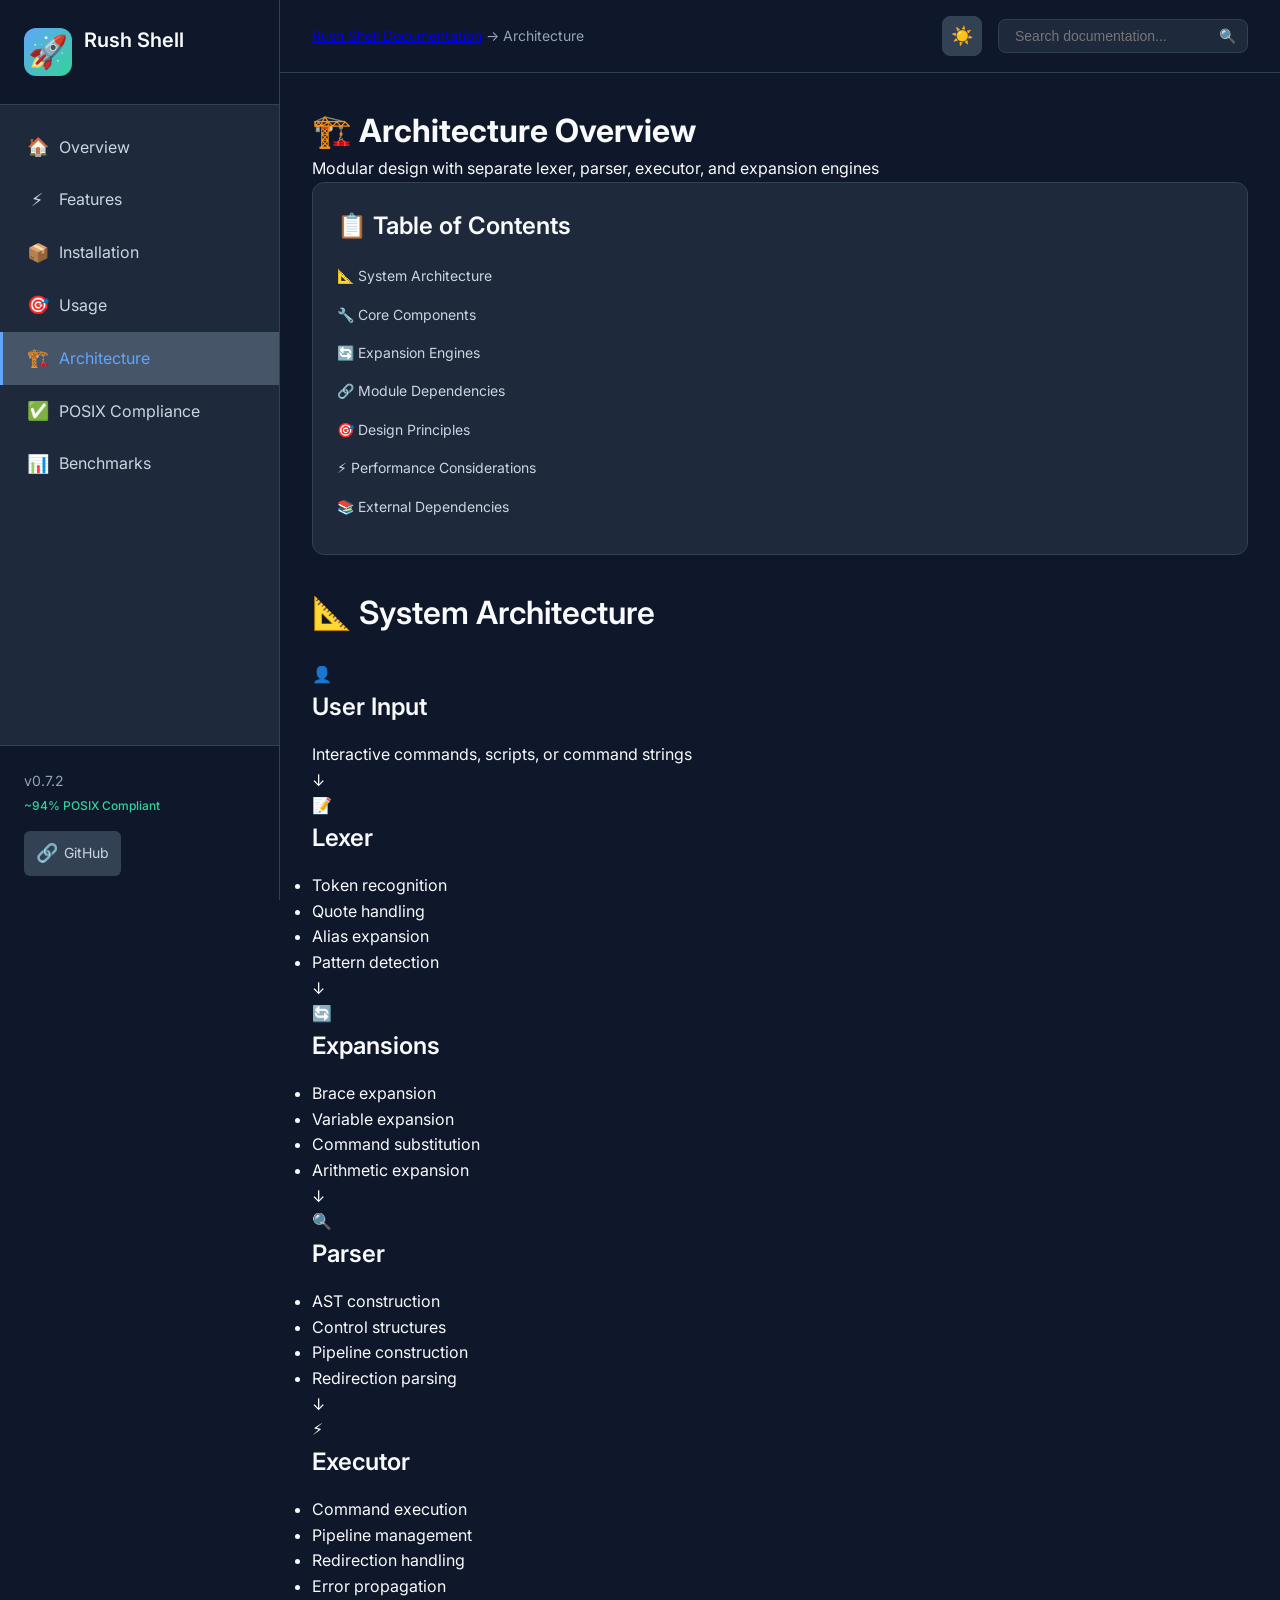
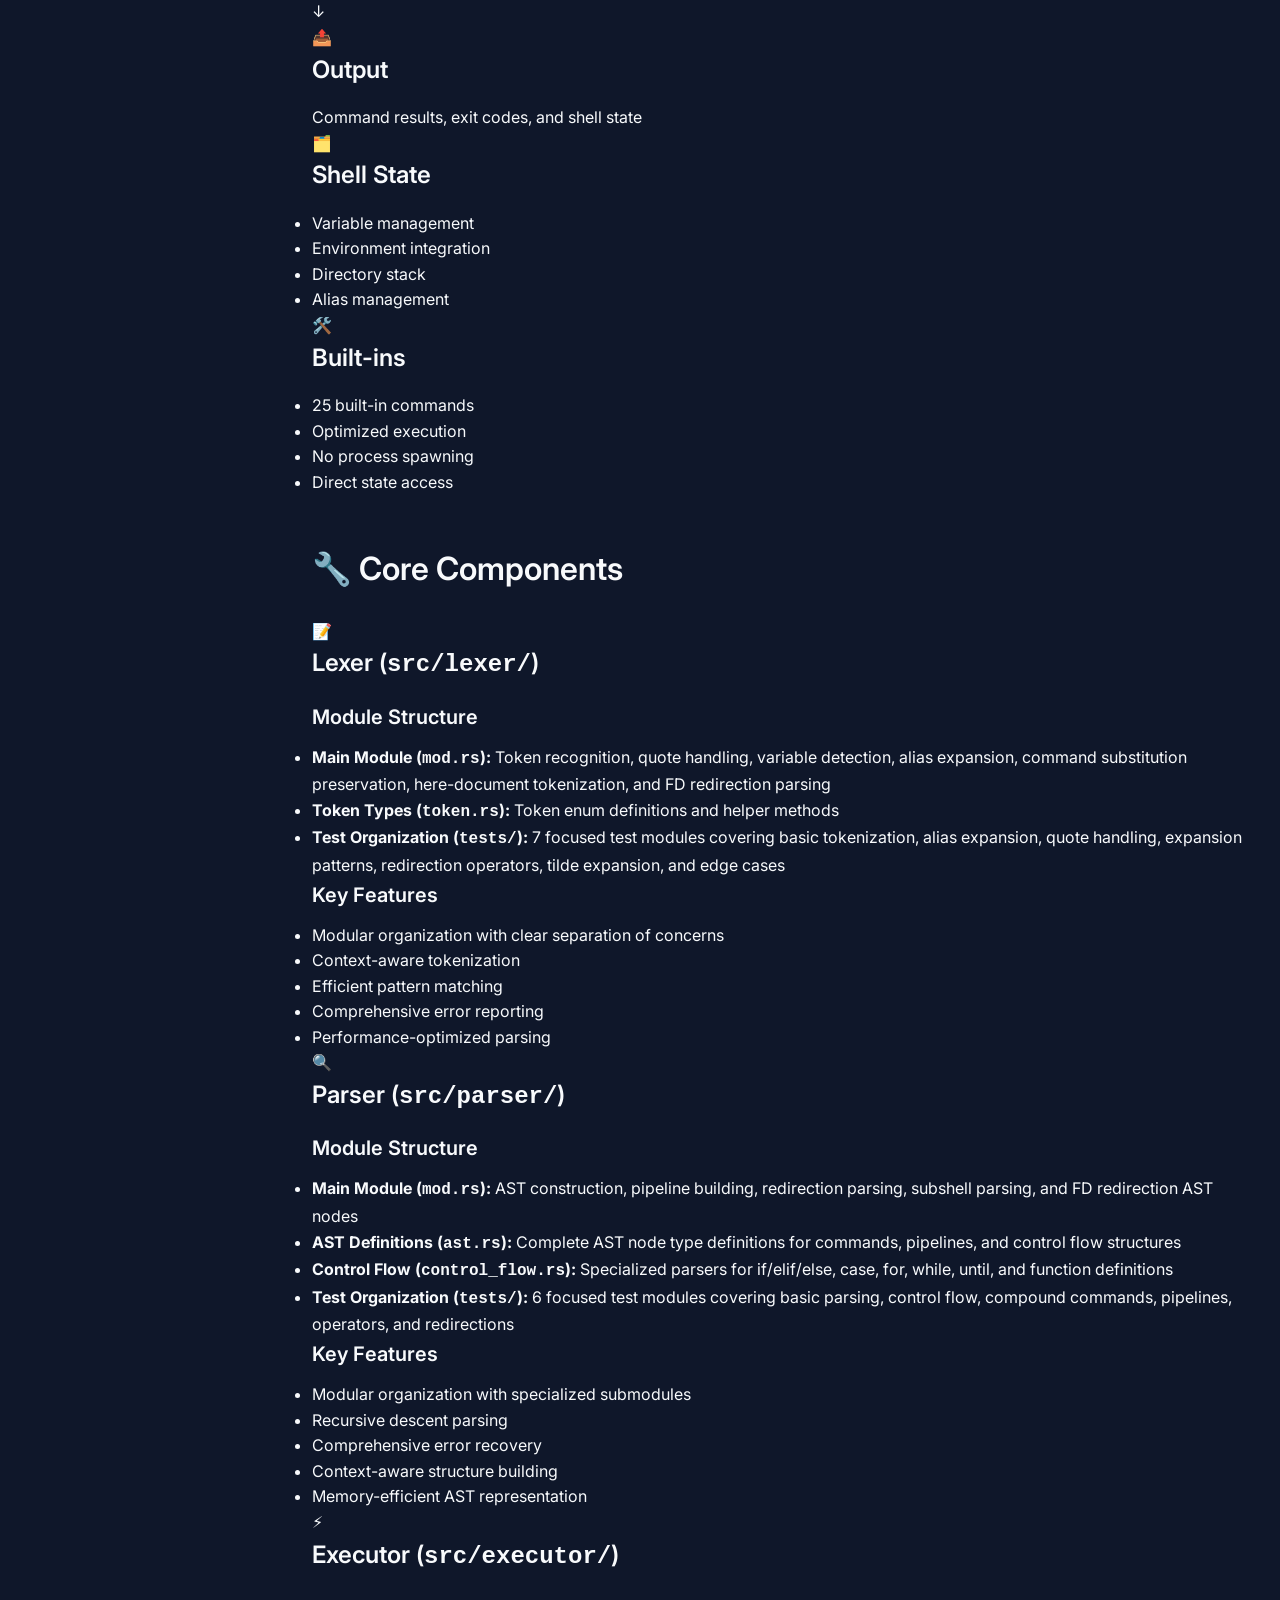
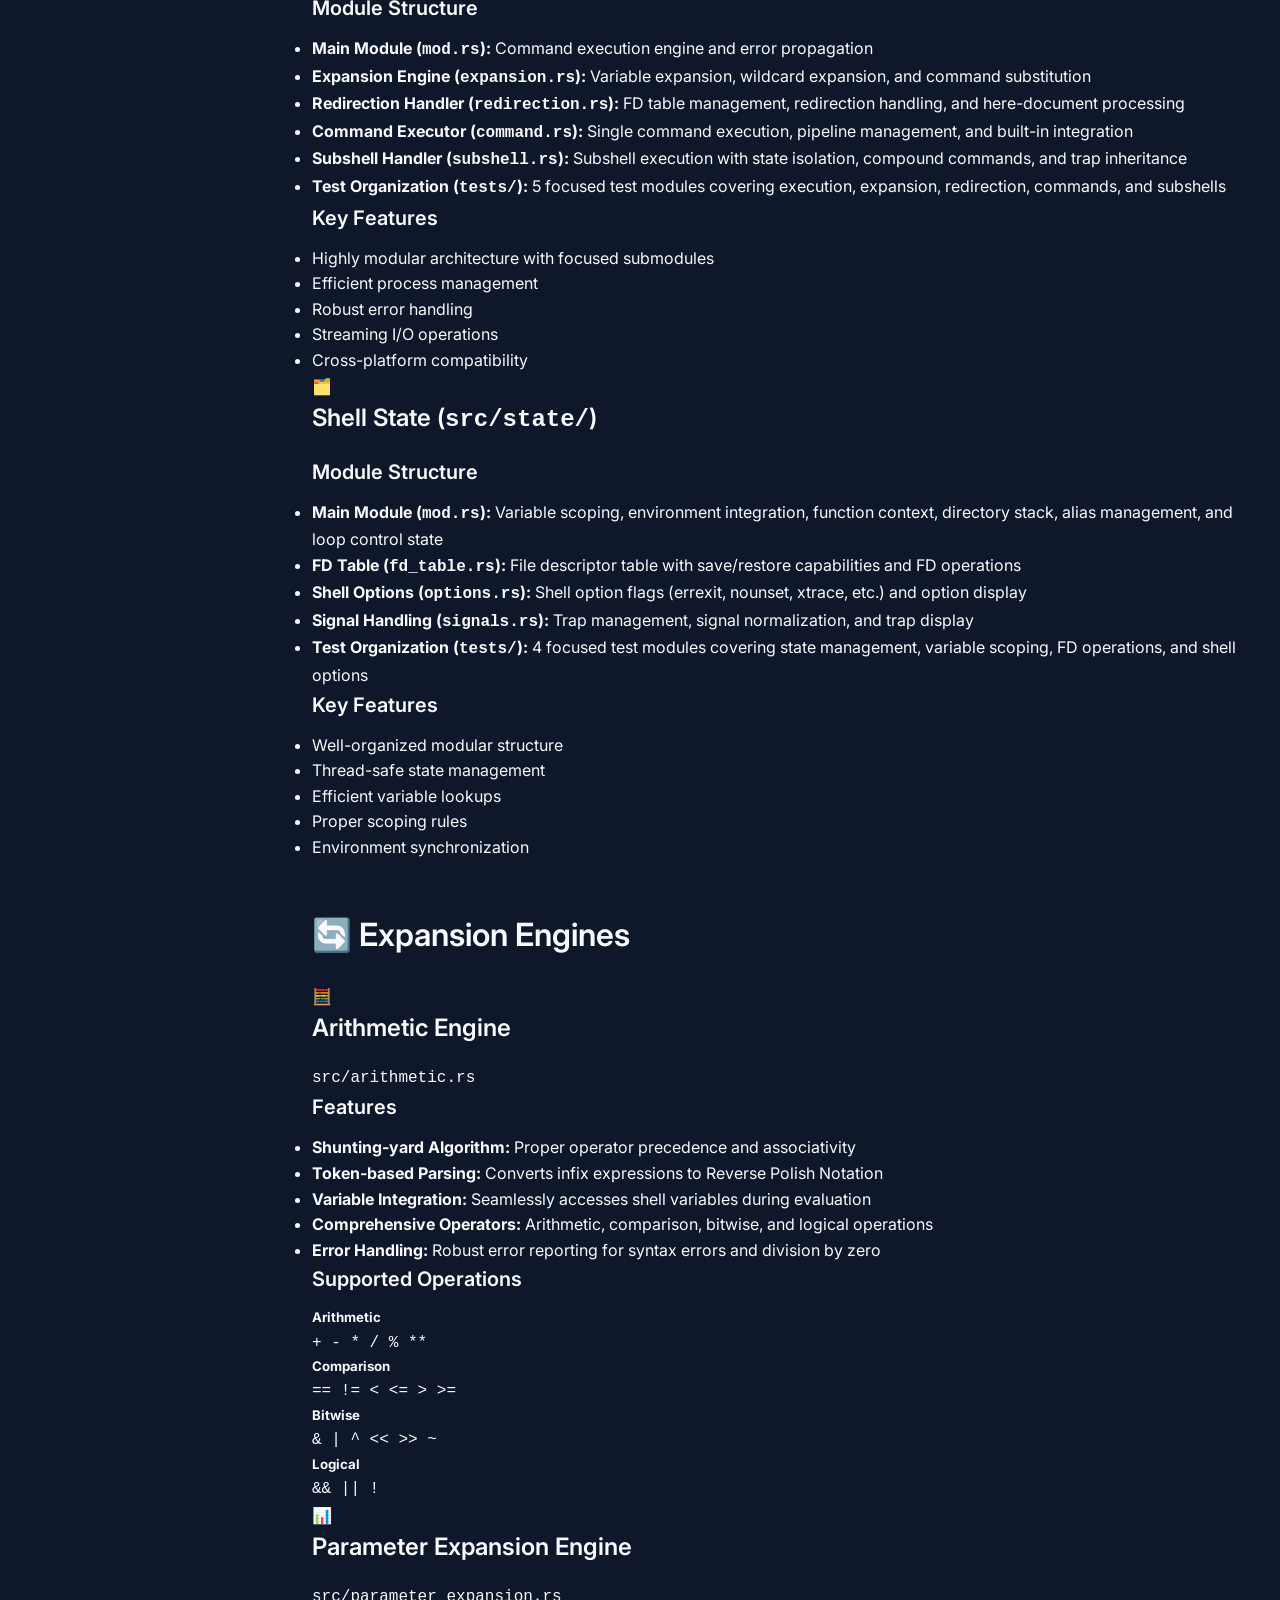
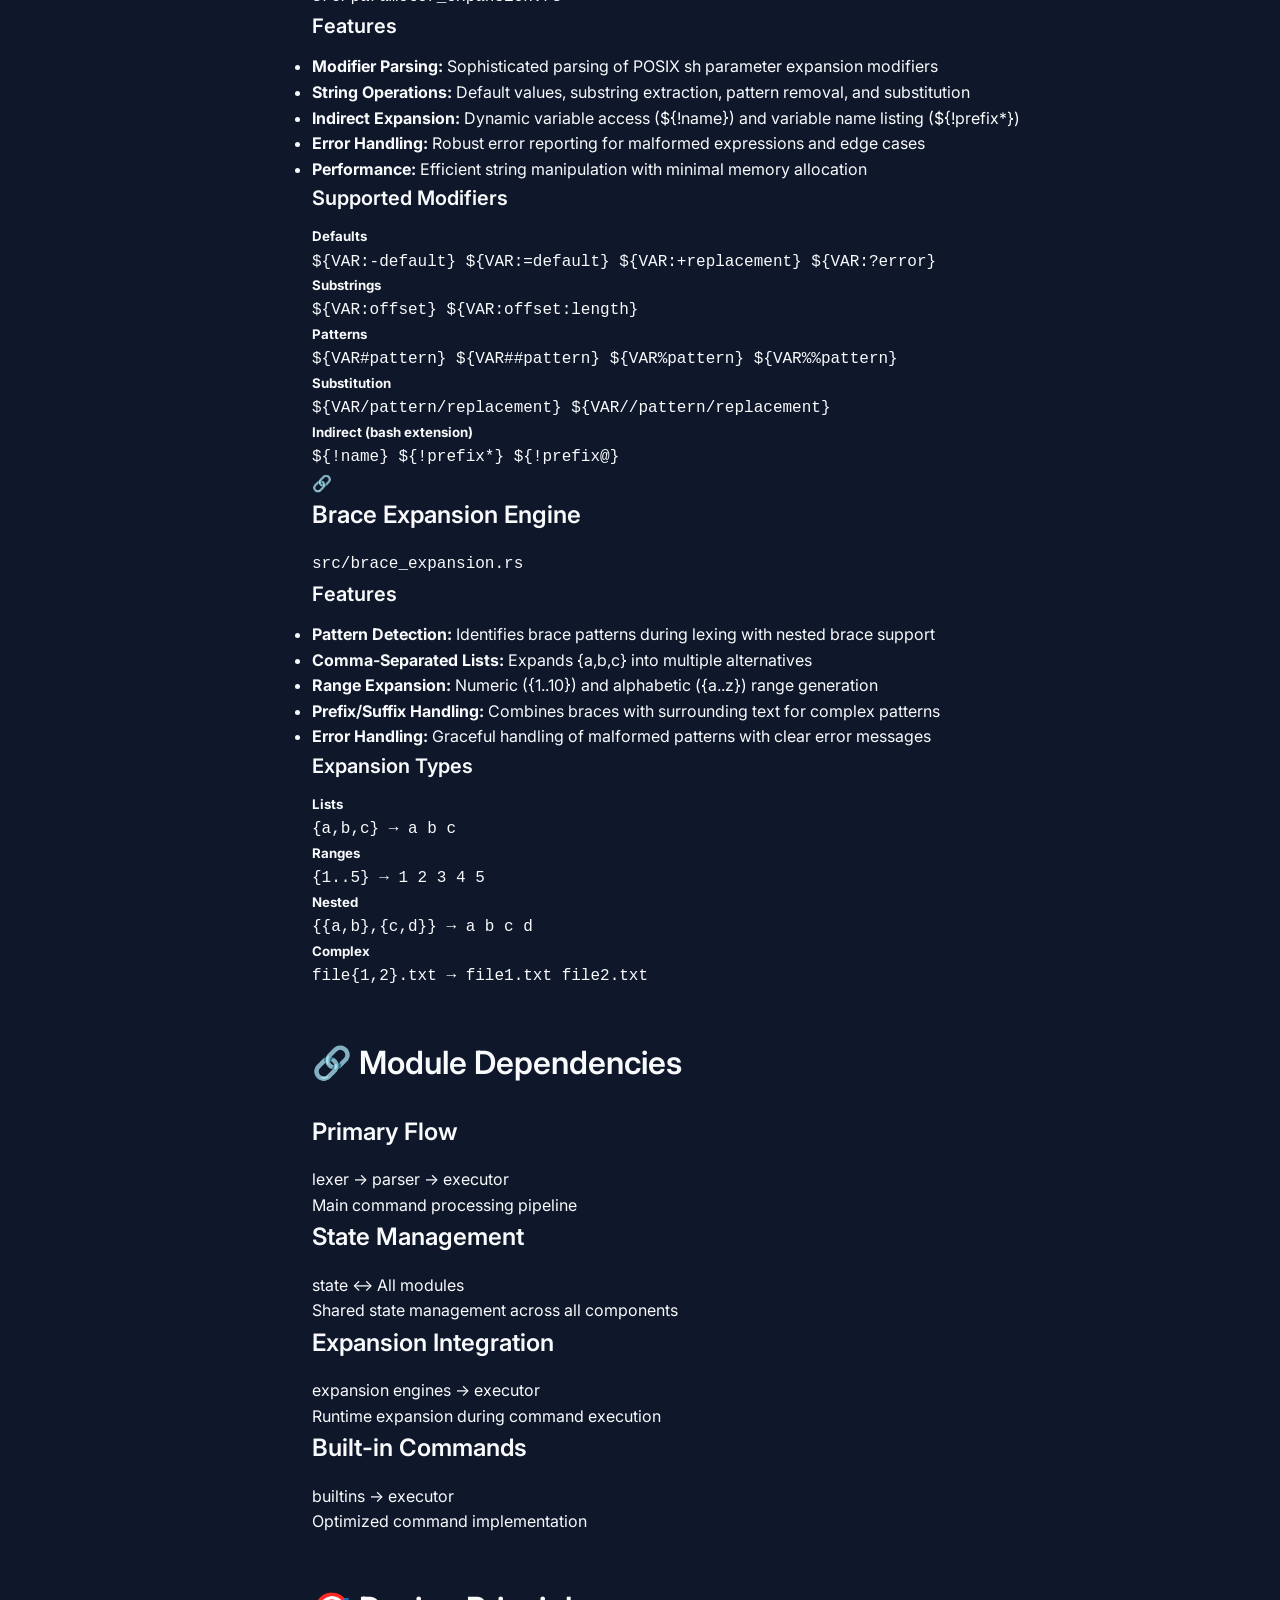
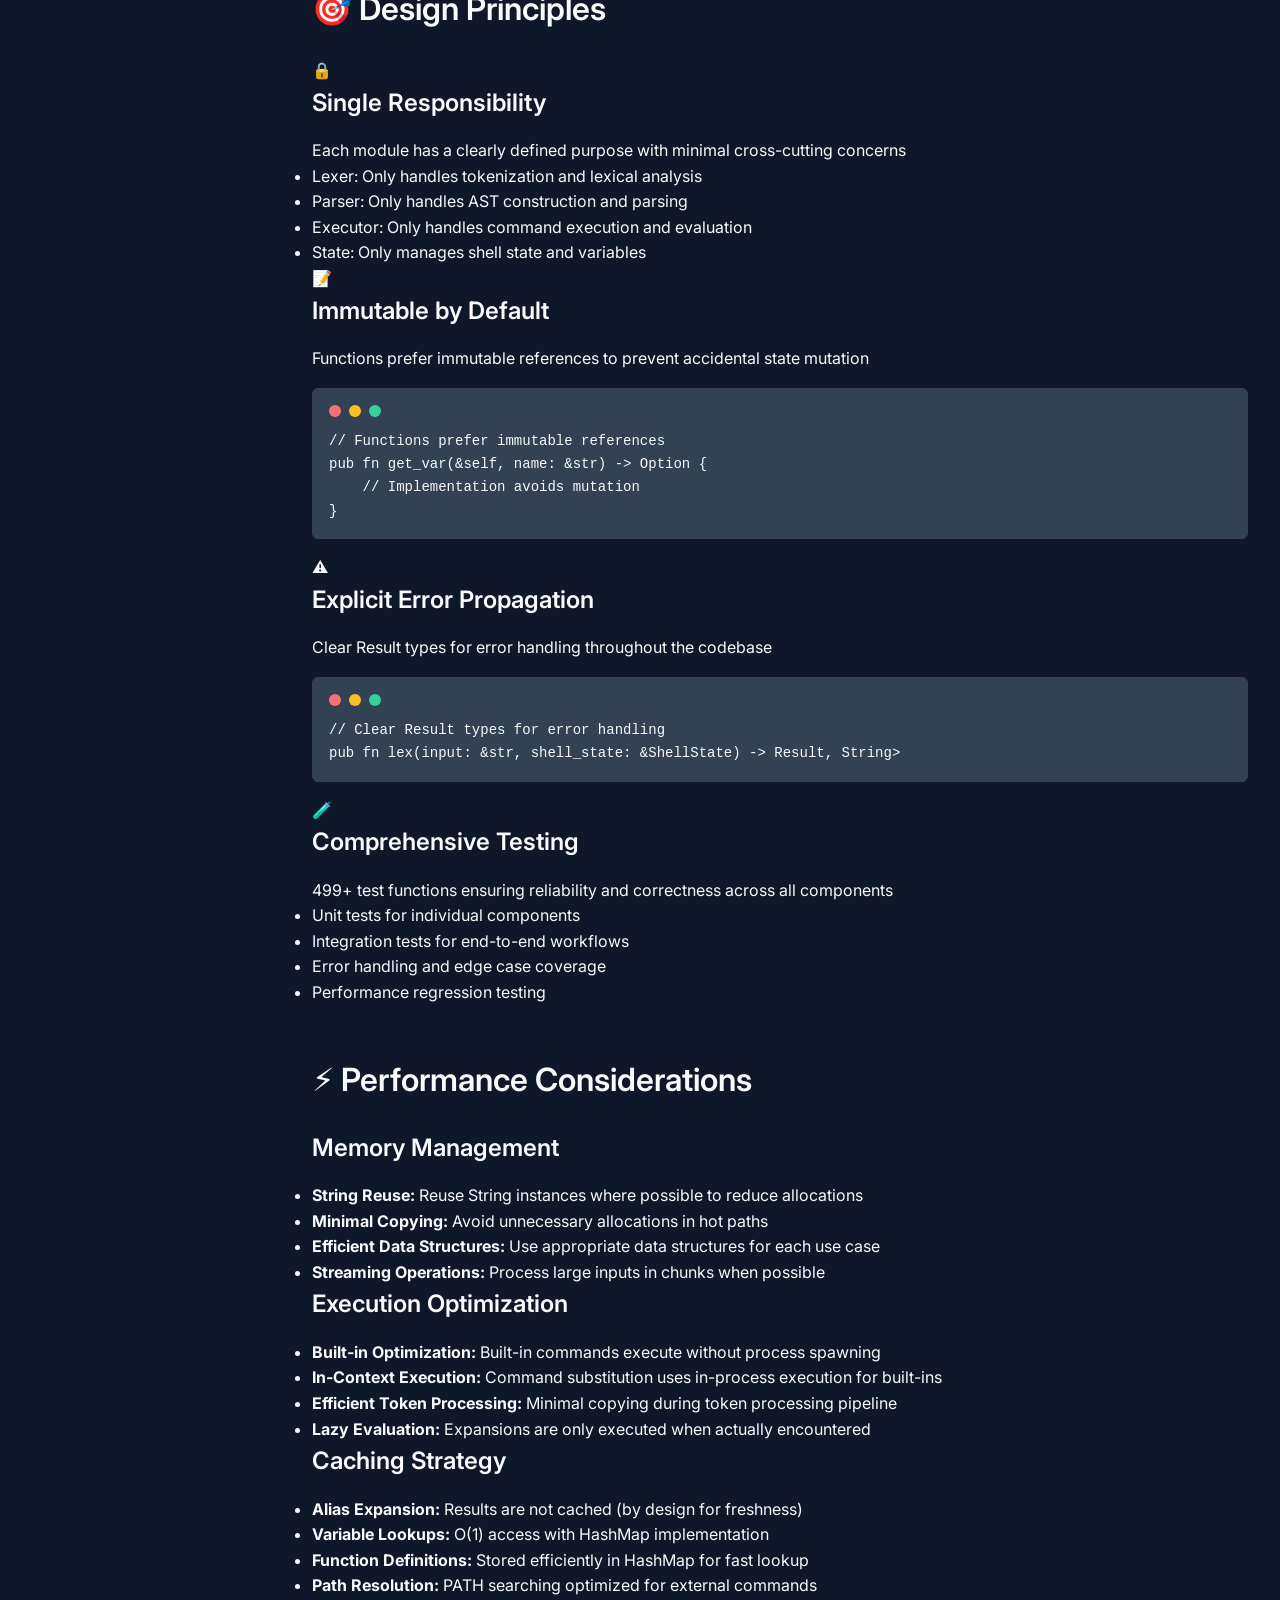
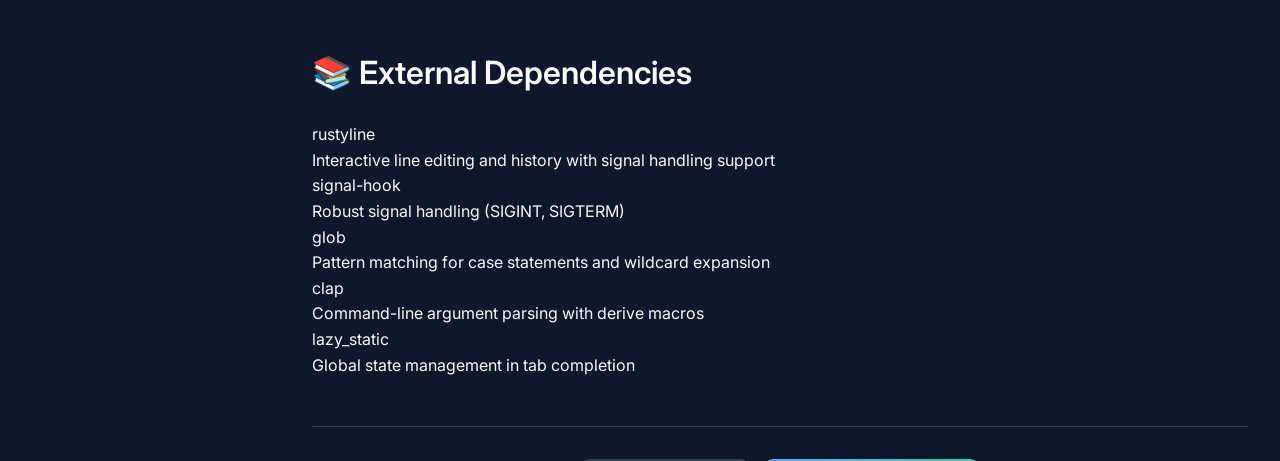
==== commit b9b05604: "version bump 0.7.2" ====
--- a/docs/architecture.html
+++ b/docs/architecture.html
@@ -57,7 +57,7 @@
 
             <div class="sidebar-footer">
                 <div class="version-info">
-                    <span class="version">v0.7.1</span>
+                    <span class="version">v0.7.2</span>
                     <span class="status">~94% POSIX Compliant</span>
                 </div>
                 <div class="external-links">
@@ -257,9 +257,14 @@
                             <div class="component-details">
                                 <h4>Module Structure</h4>
                                 <ul>
-                                    <li><strong>Main Module (<code>mod.rs</code>):</strong> Token recognition, quote handling, variable detection, alias expansion, command substitution preservation, here-document tokenization, and FD redirection parsing</li>
-                                    <li><strong>Token Types (<code>token.rs</code>):</strong> Token enum definitions and helper methods</li>
-                                    <li><strong>Test Organization (<code>tests/</code>):</strong> 7 focused test modules covering basic tokenization, alias expansion, quote handling, expansion patterns, redirection operators, tilde expansion, and edge cases</li>
+                                    <li><strong>Main Module (<code>mod.rs</code>):</strong> Token recognition, quote
+                                        handling, variable detection, alias expansion, command substitution
+                                        preservation, here-document tokenization, and FD redirection parsing</li>
+                                    <li><strong>Token Types (<code>token.rs</code>):</strong> Token enum definitions and
+                                        helper methods</li>
+                                    <li><strong>Test Organization (<code>tests/</code>):</strong> 7 focused test modules
+                                        covering basic tokenization, alias expansion, quote handling, expansion
+                                        patterns, redirection operators, tilde expansion, and edge cases</li>
                                 </ul>
 
                                 <h4>Key Features</h4>
@@ -281,10 +286,16 @@
                             <div class="component-details">
                                 <h4>Module Structure</h4>
                                 <ul>
-                                    <li><strong>Main Module (<code>mod.rs</code>):</strong> AST construction, pipeline building, redirection parsing, subshell parsing, and FD redirection AST nodes</li>
-                                    <li><strong>AST Definitions (<code>ast.rs</code>):</strong> Complete AST node type definitions for commands, pipelines, and control flow structures</li>
-                                    <li><strong>Control Flow (<code>control_flow.rs</code>):</strong> Specialized parsers for if/elif/else, case, for, while, until, and function definitions</li>
-                                    <li><strong>Test Organization (<code>tests/</code>):</strong> 6 focused test modules covering basic parsing, control flow, compound commands, pipelines, operators, and redirections</li>
+                                    <li><strong>Main Module (<code>mod.rs</code>):</strong> AST construction, pipeline
+                                        building, redirection parsing, subshell parsing, and FD redirection AST nodes
+                                    </li>
+                                    <li><strong>AST Definitions (<code>ast.rs</code>):</strong> Complete AST node type
+                                        definitions for commands, pipelines, and control flow structures</li>
+                                    <li><strong>Control Flow (<code>control_flow.rs</code>):</strong> Specialized
+                                        parsers for if/elif/else, case, for, while, until, and function definitions</li>
+                                    <li><strong>Test Organization (<code>tests/</code>):</strong> 6 focused test modules
+                                        covering basic parsing, control flow, compound commands, pipelines, operators,
+                                        and redirections</li>
                                 </ul>
 
                                 <h4>Key Features</h4>
@@ -306,12 +317,18 @@
                             <div class="component-details">
                                 <h4>Module Structure</h4>
                                 <ul>
-                                    <li><strong>Main Module (<code>mod.rs</code>):</strong> Command execution engine and error propagation</li>
-                                    <li><strong>Expansion Engine (<code>expansion.rs</code>):</strong> Variable expansion, wildcard expansion, and command substitution</li>
-                                    <li><strong>Redirection Handler (<code>redirection.rs</code>):</strong> FD table management, redirection handling, and here-document processing</li>
-                                    <li><strong>Command Executor (<code>command.rs</code>):</strong> Single command execution, pipeline management, and built-in integration</li>
-                                    <li><strong>Subshell Handler (<code>subshell.rs</code>):</strong> Subshell execution with state isolation, compound commands, and trap inheritance</li>
-                                    <li><strong>Test Organization (<code>tests/</code>):</strong> 5 focused test modules covering execution, expansion, redirection, commands, and subshells</li>
+                                    <li><strong>Main Module (<code>mod.rs</code>):</strong> Command execution engine and
+                                        error propagation</li>
+                                    <li><strong>Expansion Engine (<code>expansion.rs</code>):</strong> Variable
+                                        expansion, wildcard expansion, and command substitution</li>
+                                    <li><strong>Redirection Handler (<code>redirection.rs</code>):</strong> FD table
+                                        management, redirection handling, and here-document processing</li>
+                                    <li><strong>Command Executor (<code>command.rs</code>):</strong> Single command
+                                        execution, pipeline management, and built-in integration</li>
+                                    <li><strong>Subshell Handler (<code>subshell.rs</code>):</strong> Subshell execution
+                                        with state isolation, compound commands, and trap inheritance</li>
+                                    <li><strong>Test Organization (<code>tests/</code>):</strong> 5 focused test modules
+                                        covering execution, expansion, redirection, commands, and subshells</li>
                                 </ul>
 
                                 <h4>Key Features</h4>
@@ -333,11 +350,18 @@
                             <div class="component-details">
                                 <h4>Module Structure</h4>
                                 <ul>
-                                    <li><strong>Main Module (<code>mod.rs</code>):</strong> Variable scoping, environment integration, function context, directory stack, alias management, and loop control state</li>
-                                    <li><strong>FD Table (<code>fd_table.rs</code>):</strong> File descriptor table with save/restore capabilities and FD operations</li>
-                                    <li><strong>Shell Options (<code>options.rs</code>):</strong> Shell option flags (errexit, nounset, xtrace, etc.) and option display</li>
-                                    <li><strong>Signal Handling (<code>signals.rs</code>):</strong> Trap management, signal normalization, and trap display</li>
-                                    <li><strong>Test Organization (<code>tests/</code>):</strong> 4 focused test modules covering state management, variable scoping, FD operations, and shell options</li>
+                                    <li><strong>Main Module (<code>mod.rs</code>):</strong> Variable scoping,
+                                        environment integration, function context, directory stack, alias management,
+                                        and loop control state</li>
+                                    <li><strong>FD Table (<code>fd_table.rs</code>):</strong> File descriptor table with
+                                        save/restore capabilities and FD operations</li>
+                                    <li><strong>Shell Options (<code>options.rs</code>):</strong> Shell option flags
+                                        (errexit, nounset, xtrace, etc.) and option display</li>
+                                    <li><strong>Signal Handling (<code>signals.rs</code>):</strong> Trap management,
+                                        signal normalization, and trap display</li>
+                                    <li><strong>Test Organization (<code>tests/</code>):</strong> 4 focused test modules
+                                        covering state management, variable scoping, FD operations, and shell options
+                                    </li>
                                 </ul>
 
                                 <h4>Key Features</h4>
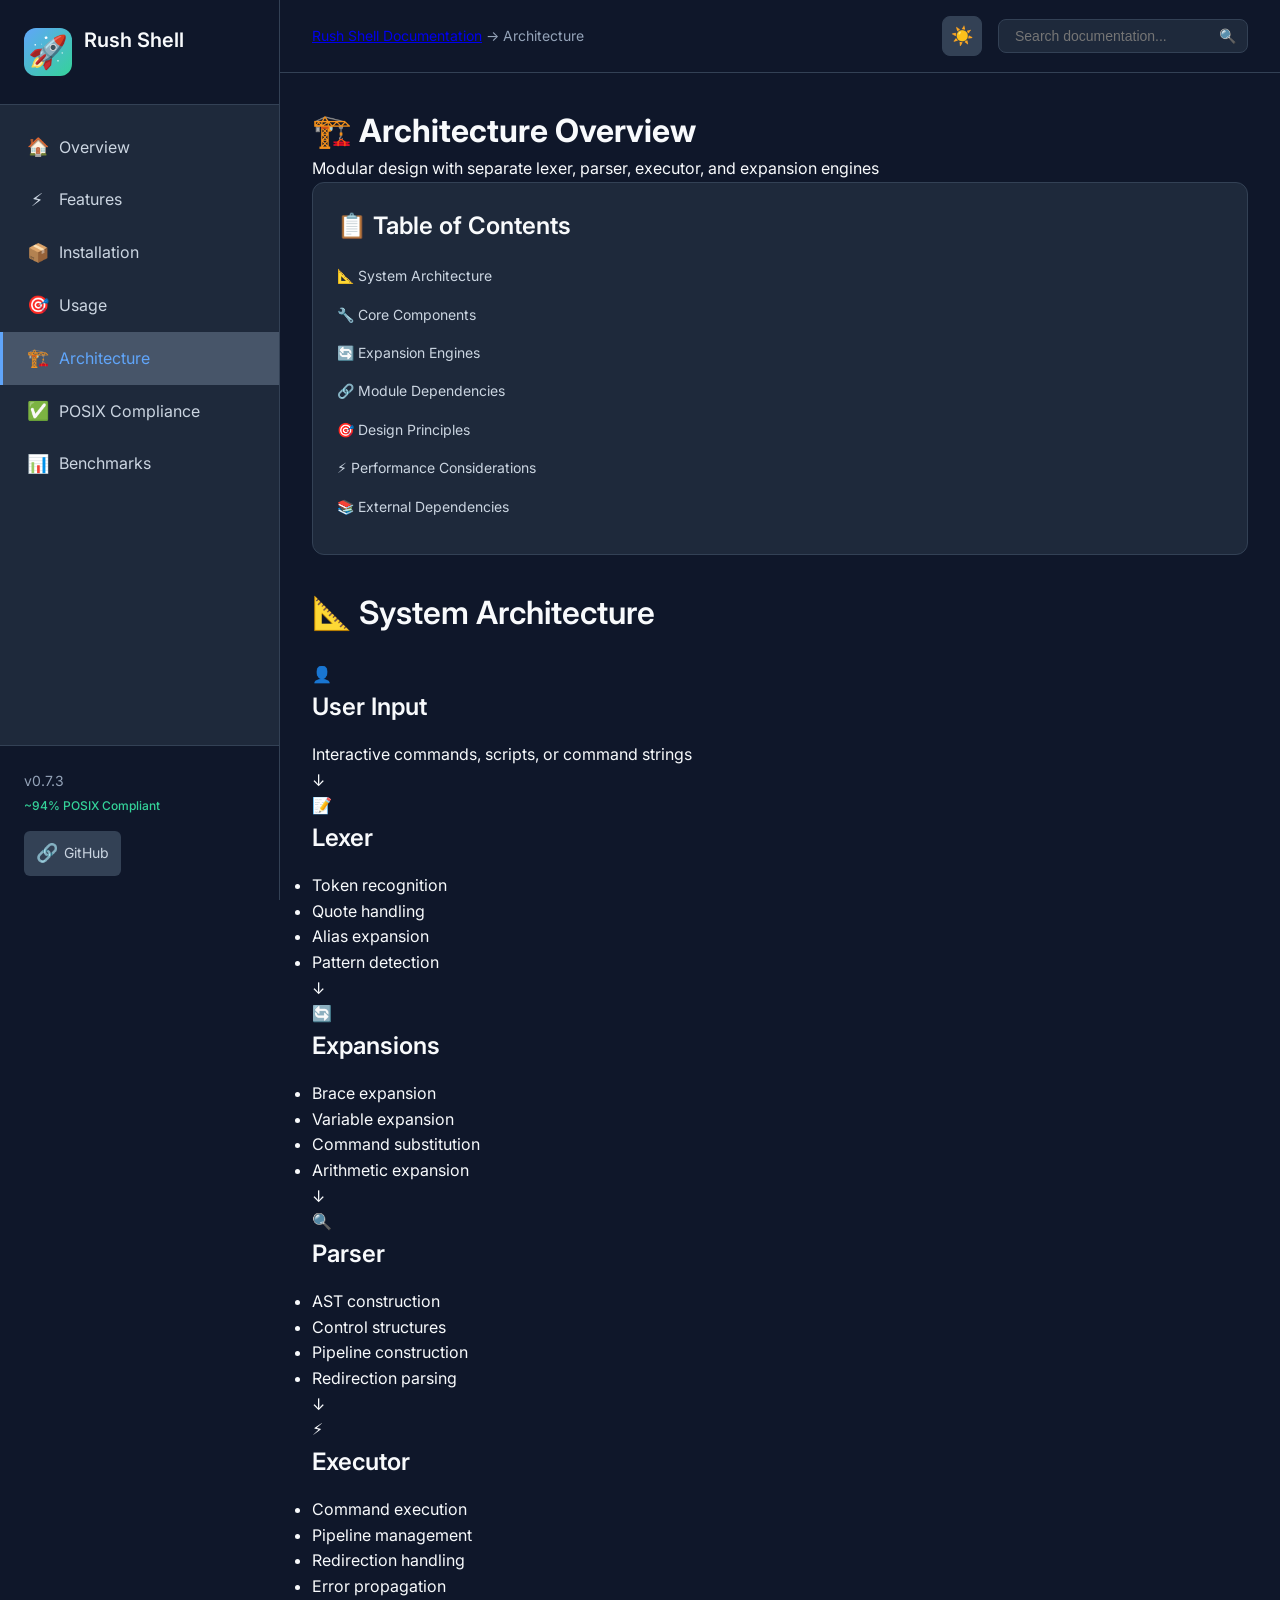
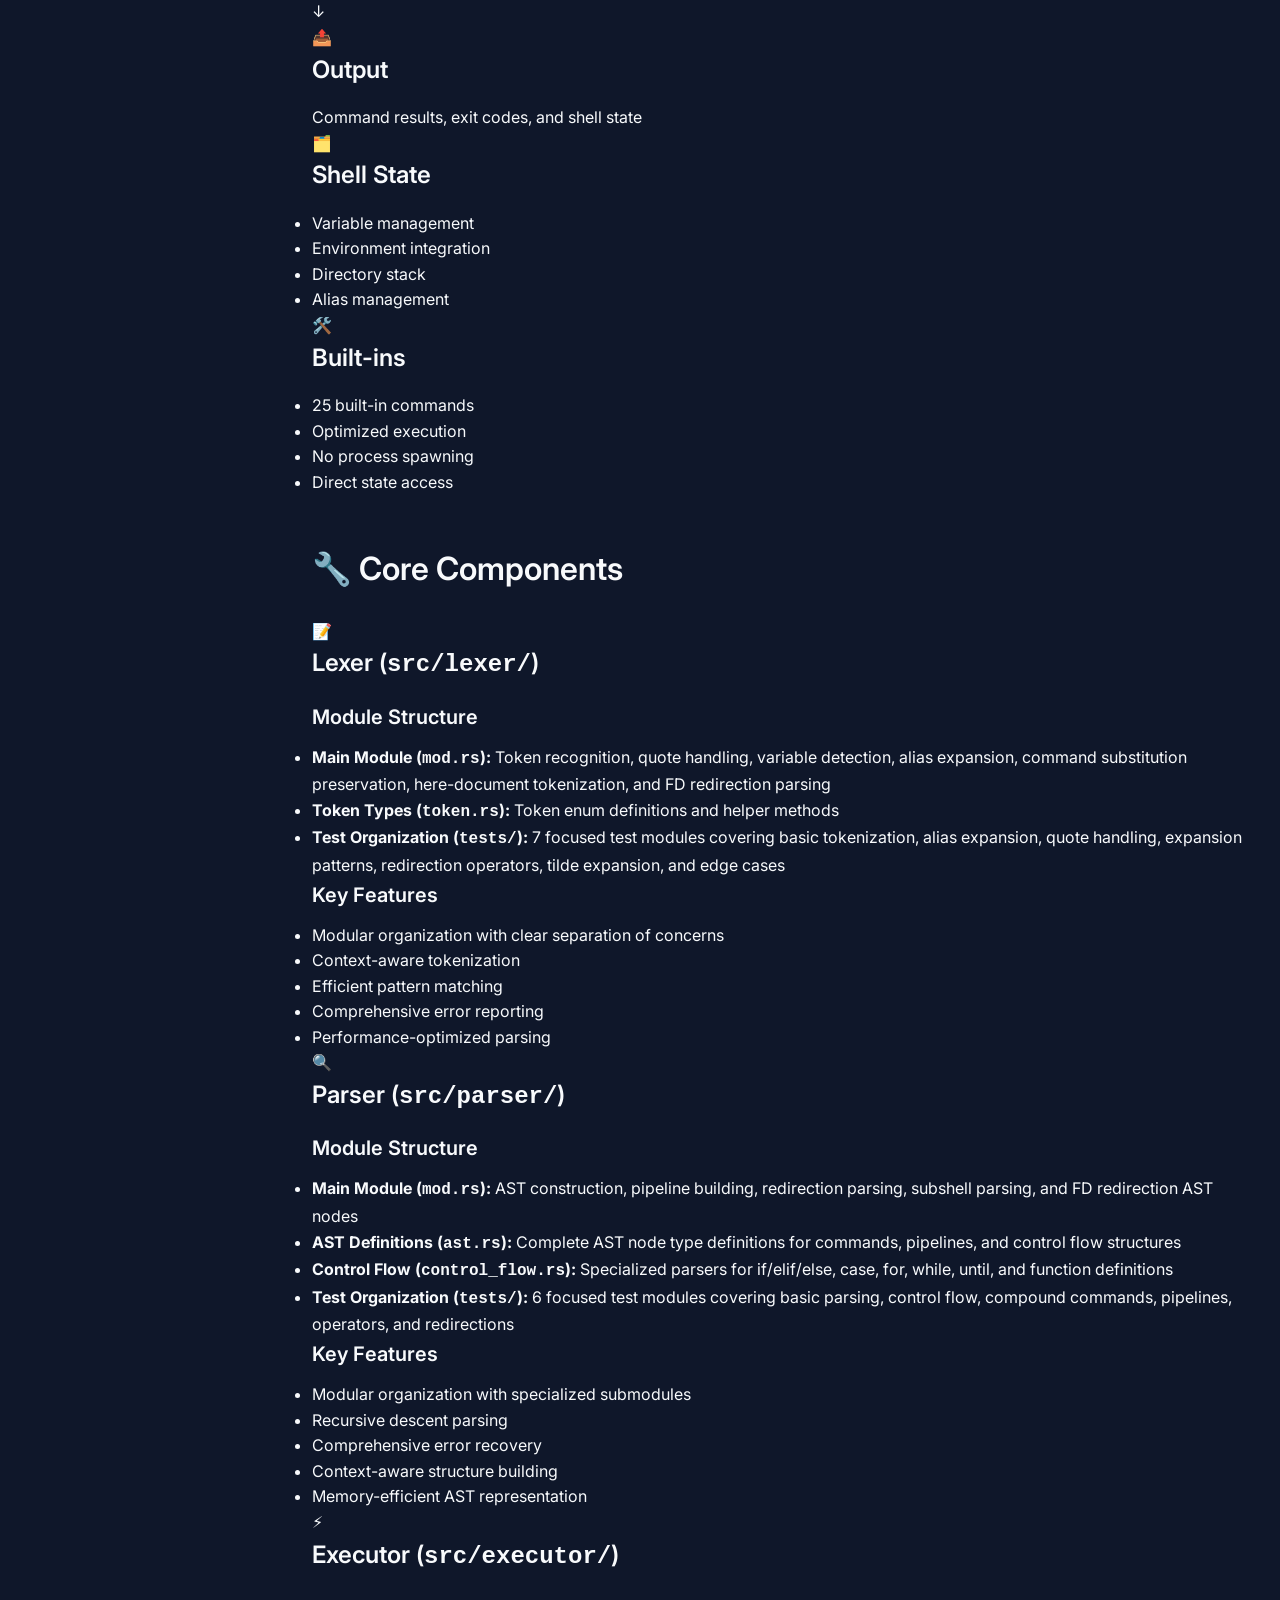
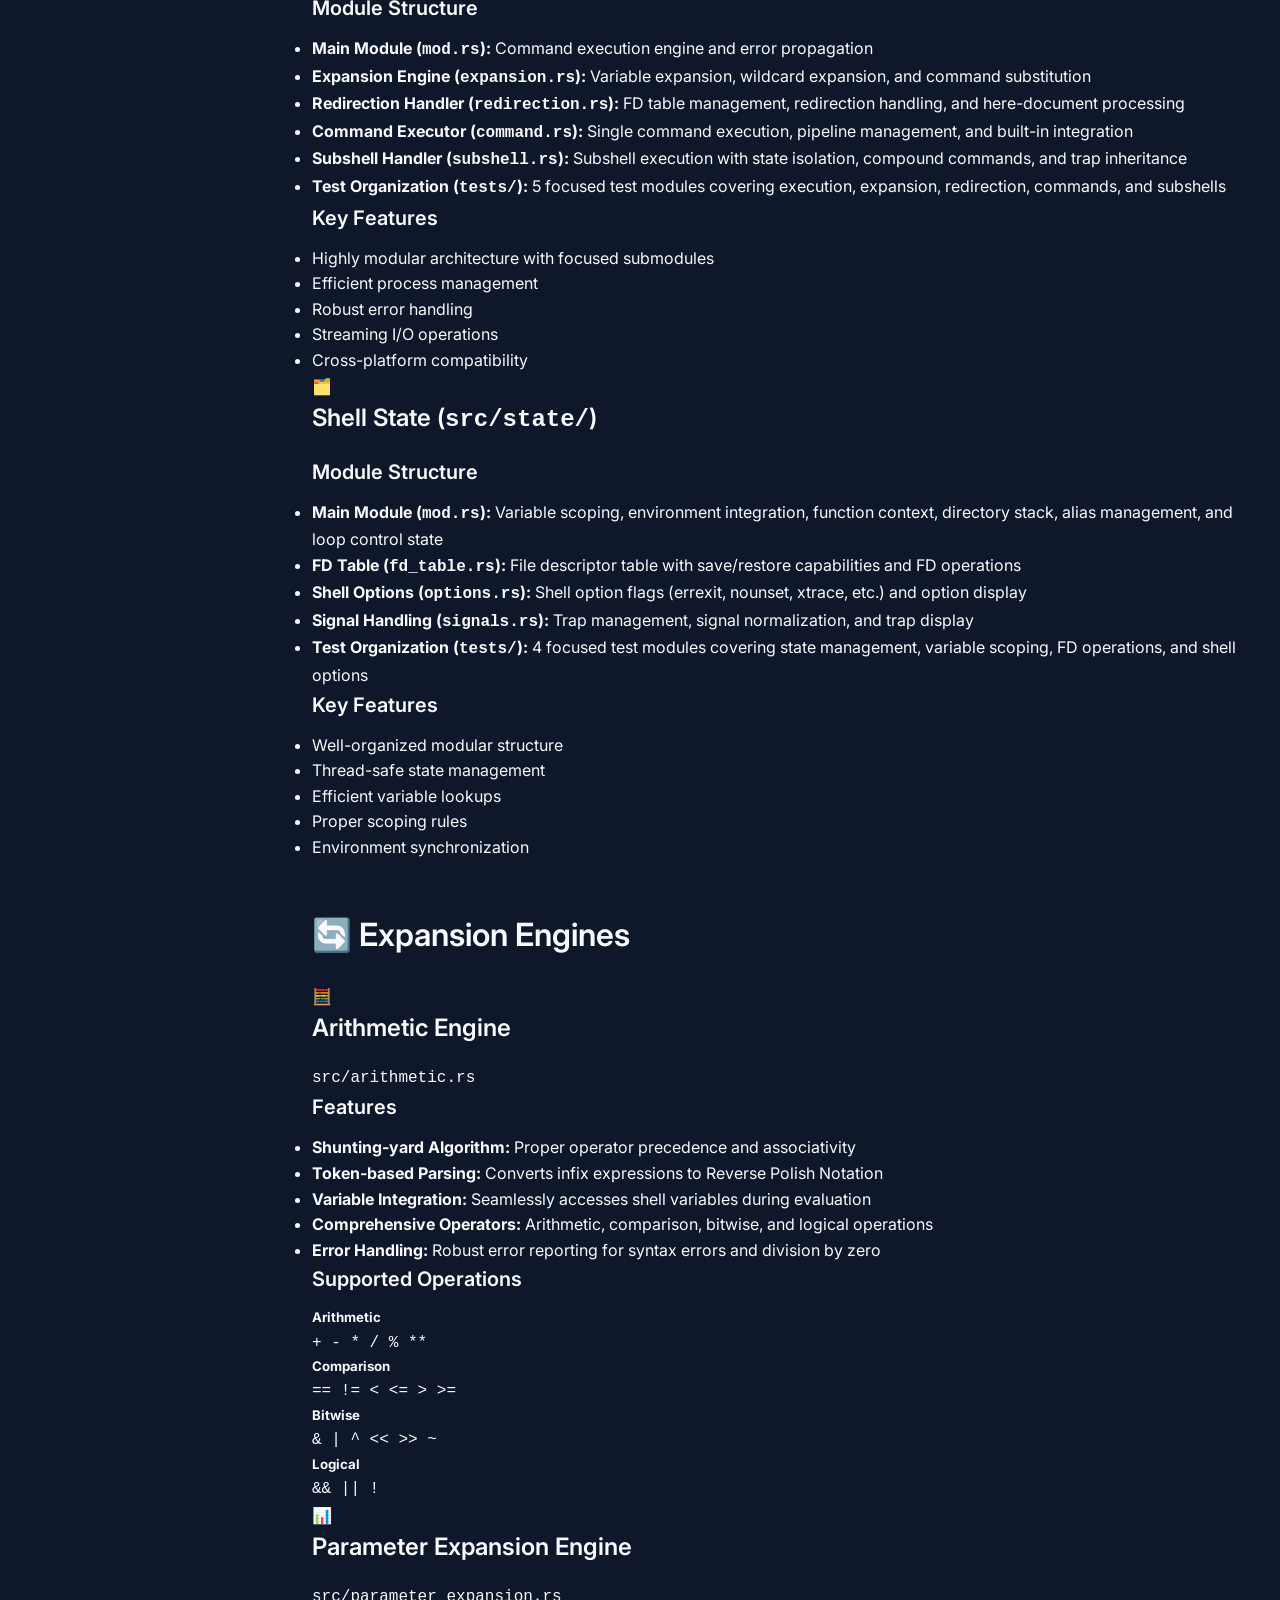
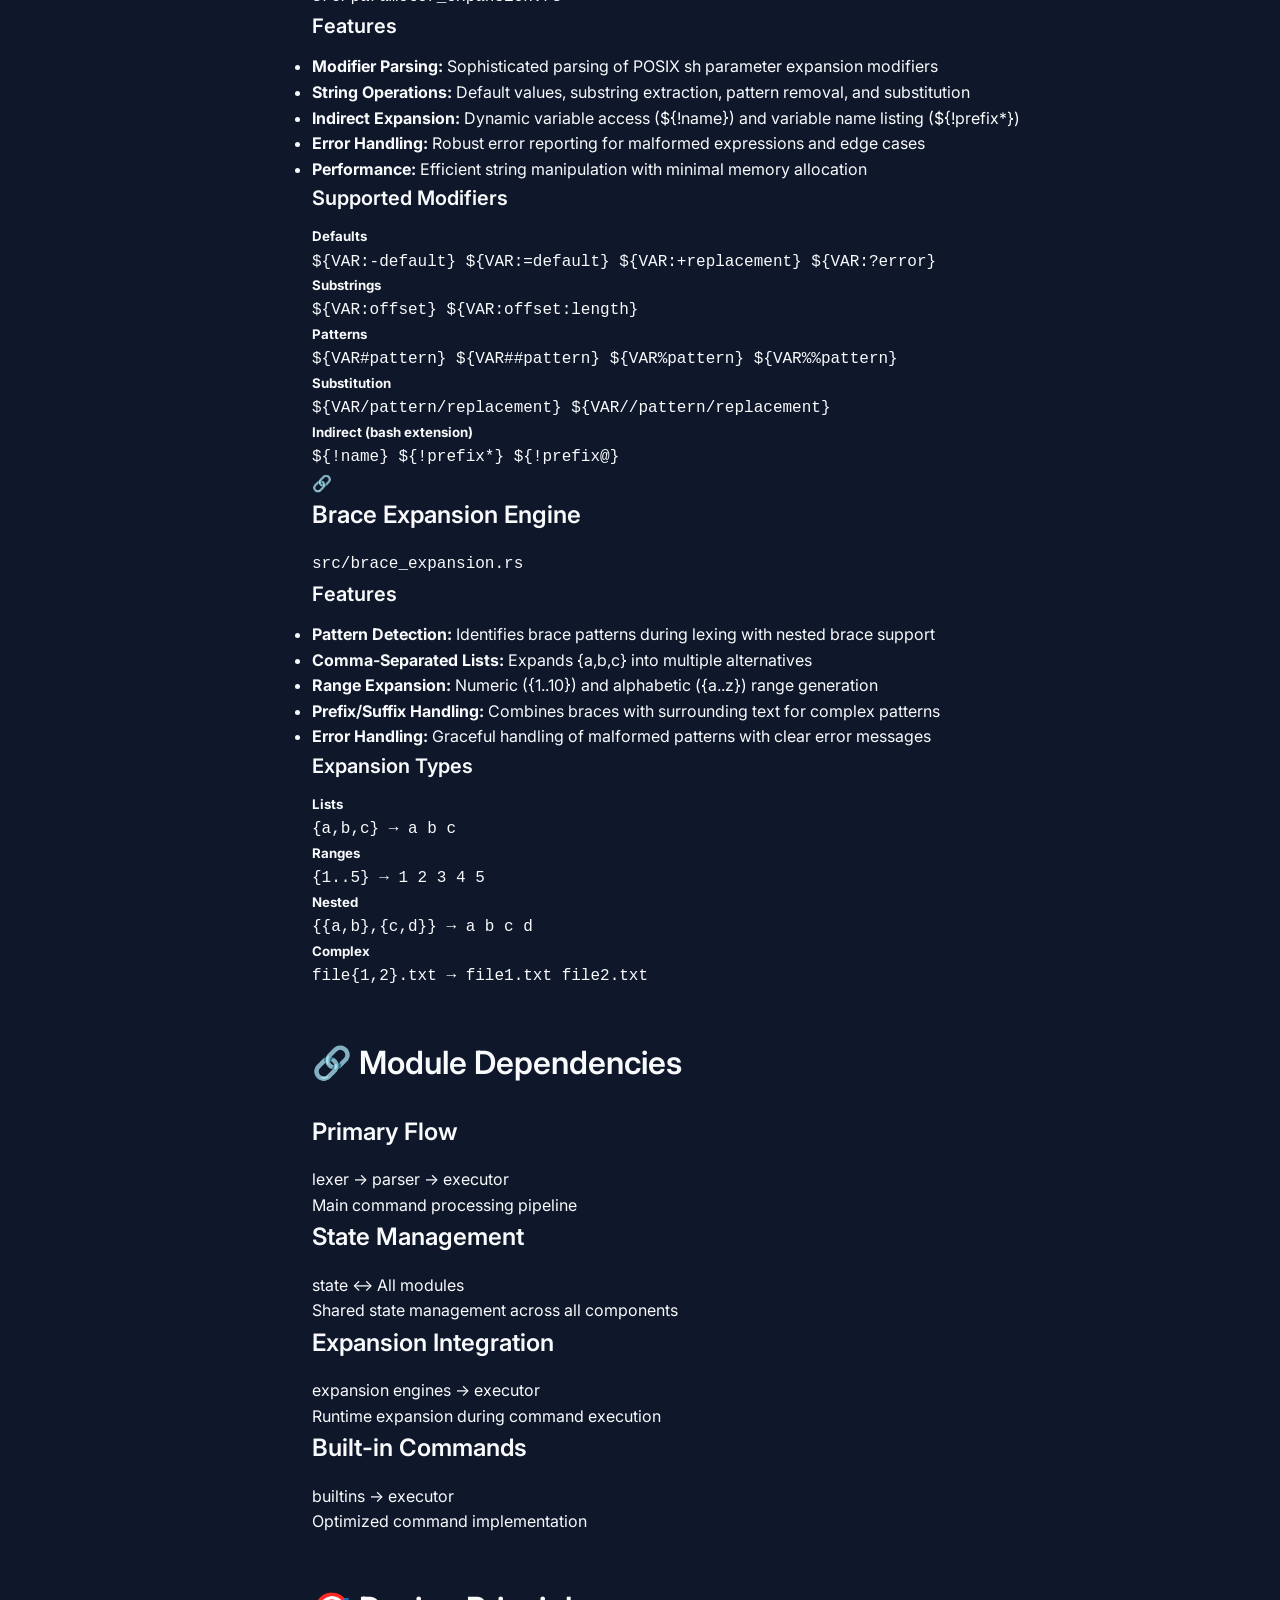
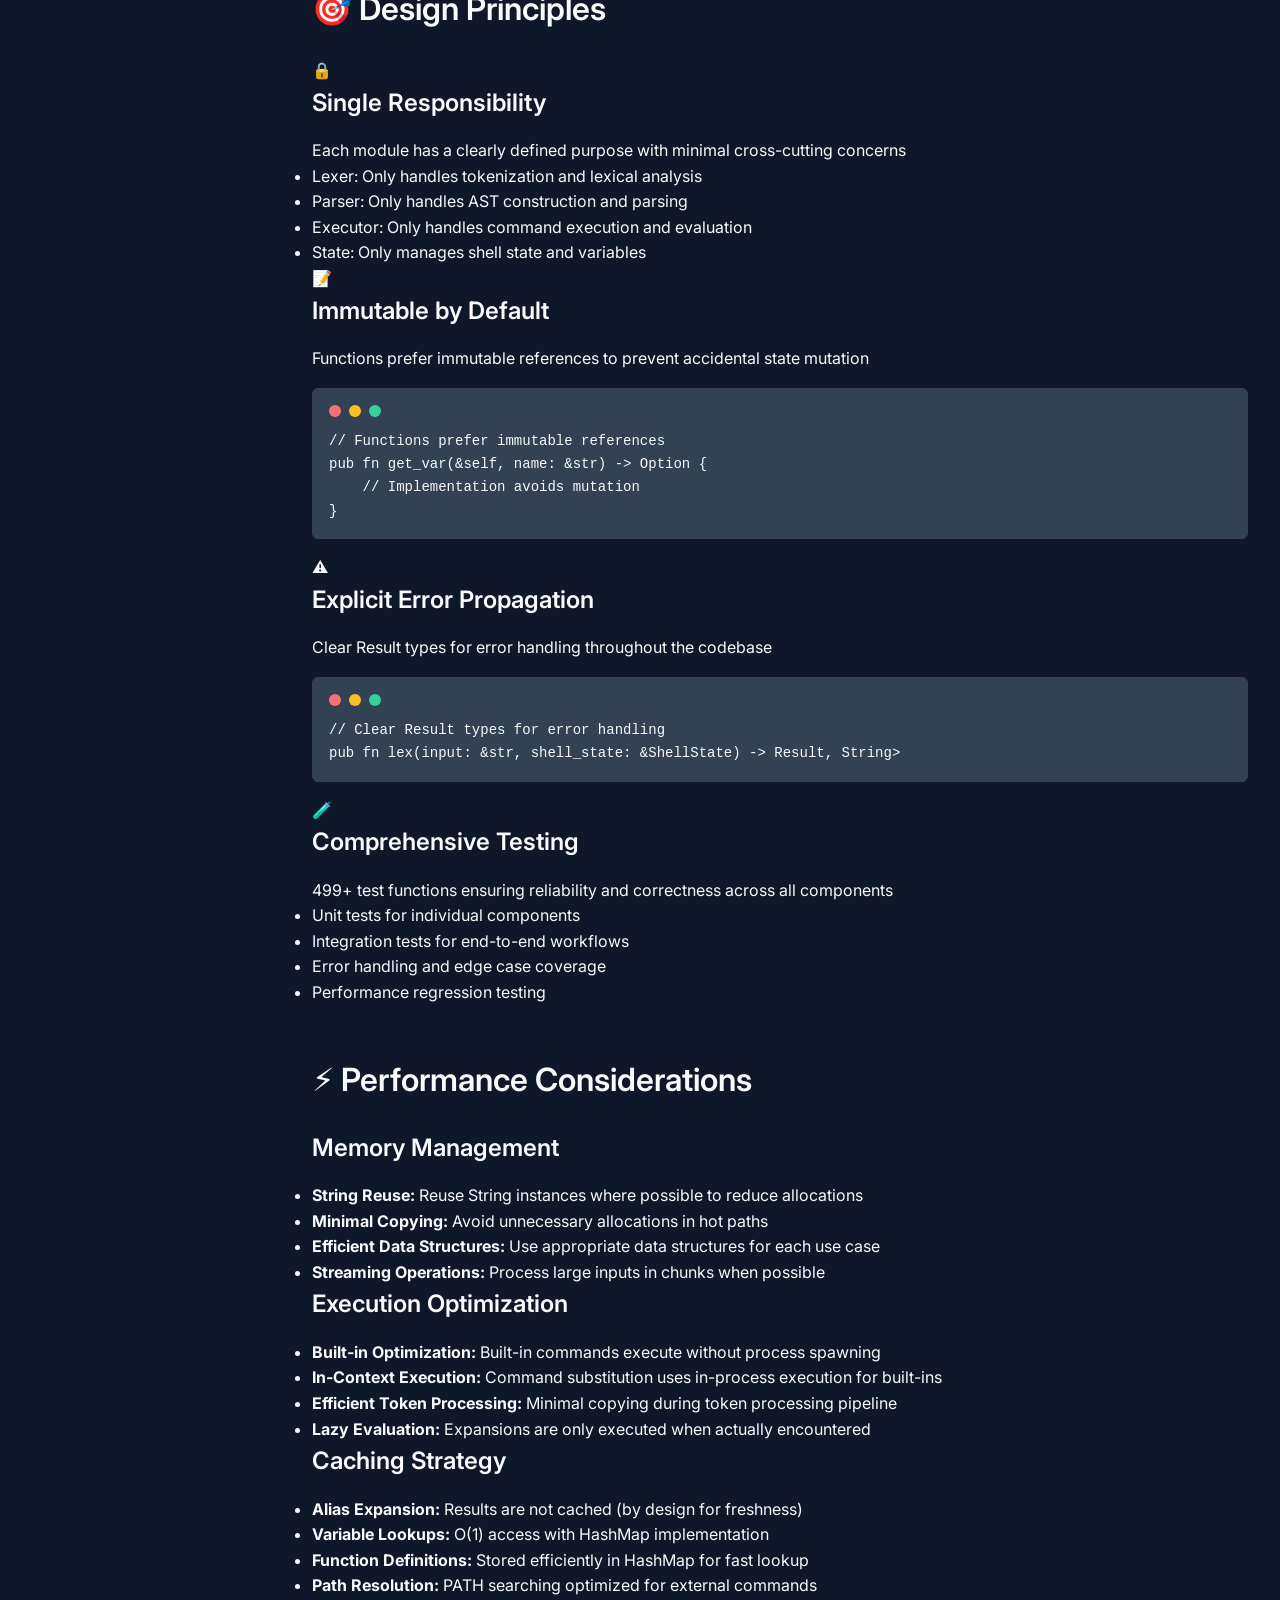
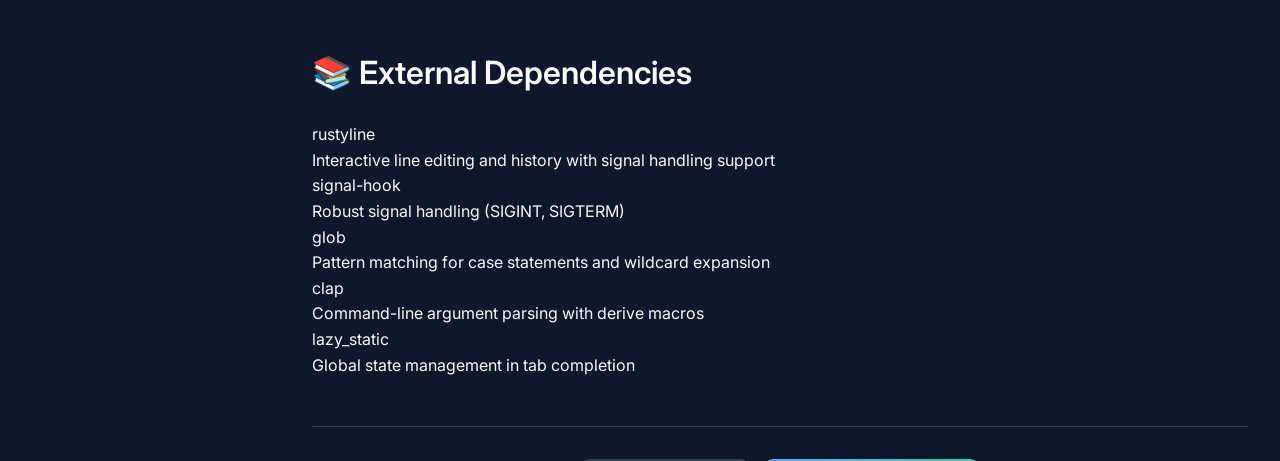
==== commit 245a5a27: "version bump 0.7.3" ====
--- a/docs/architecture.html
+++ b/docs/architecture.html
@@ -57,7 +57,7 @@
 
             <div class="sidebar-footer">
                 <div class="version-info">
-                    <span class="version">v0.7.2</span>
+                    <span class="version">v0.7.3</span>
                     <span class="status">~94% POSIX Compliant</span>
                 </div>
                 <div class="external-links">
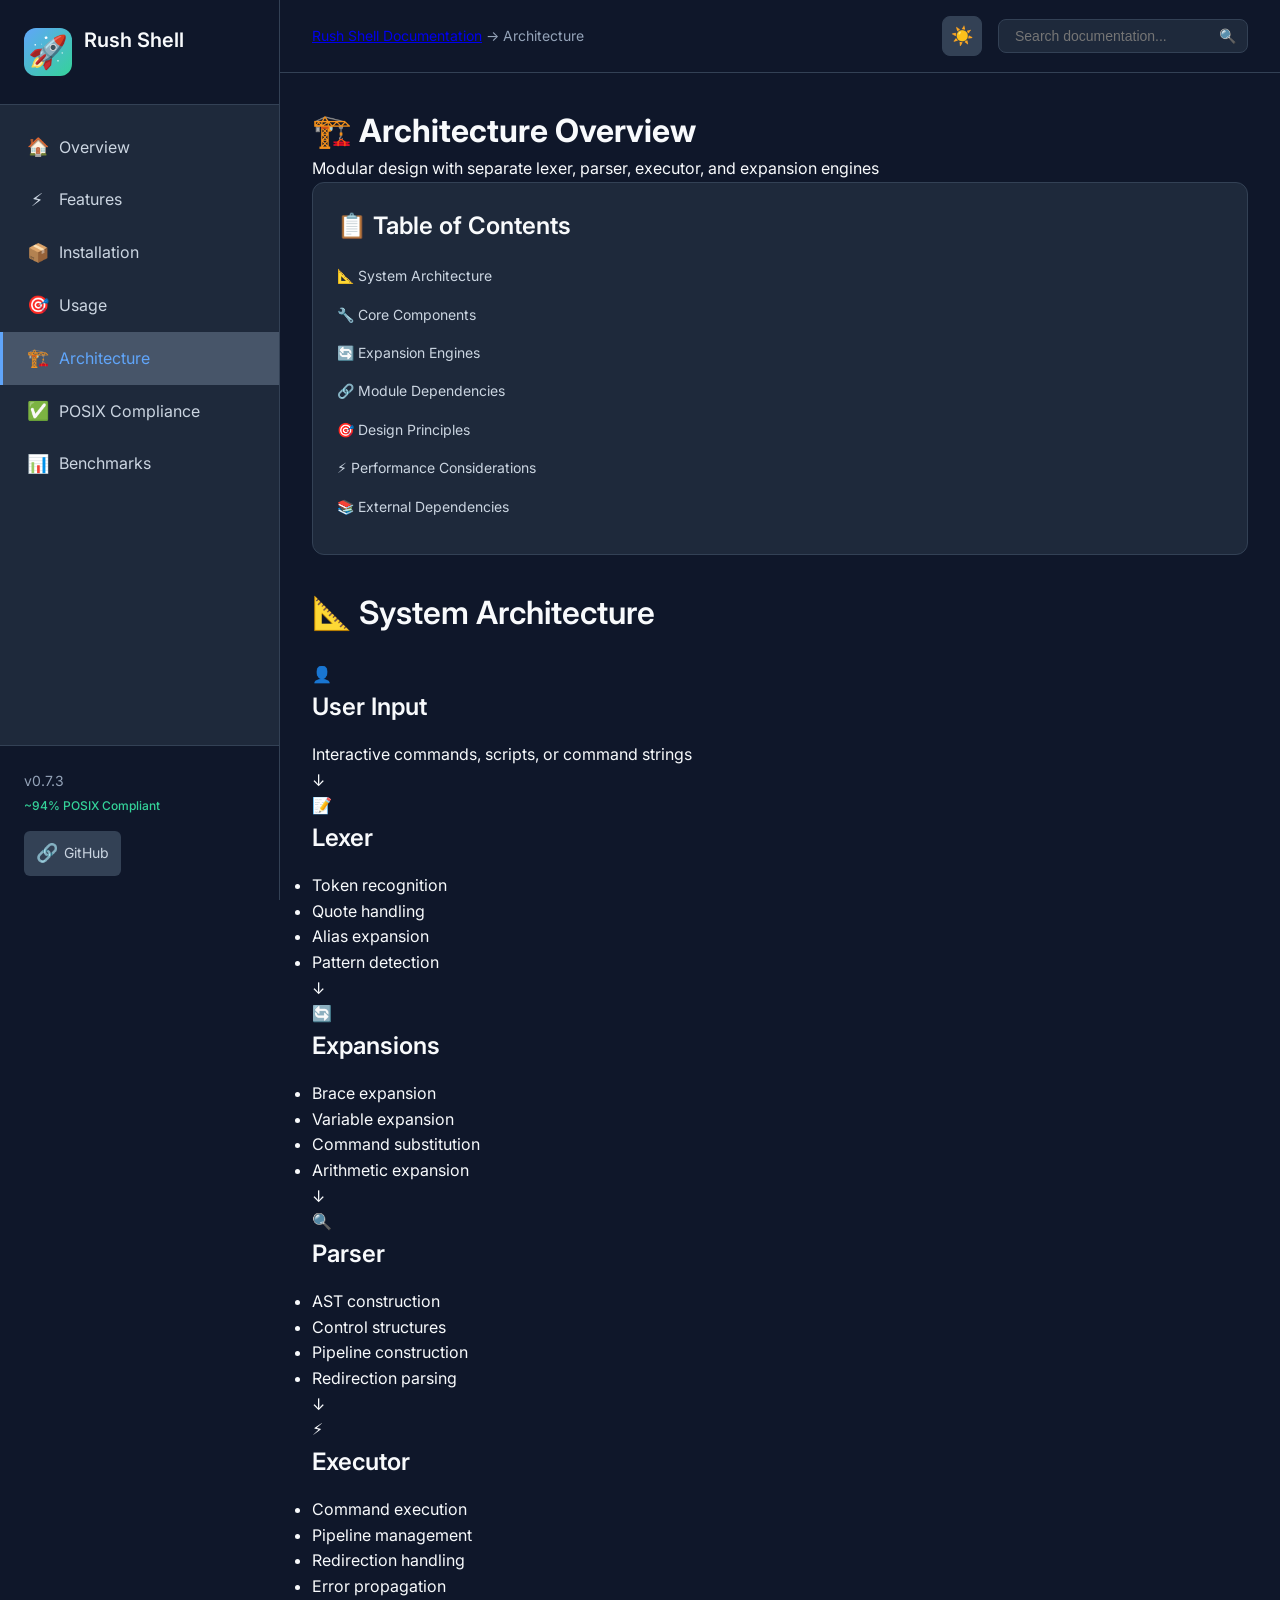
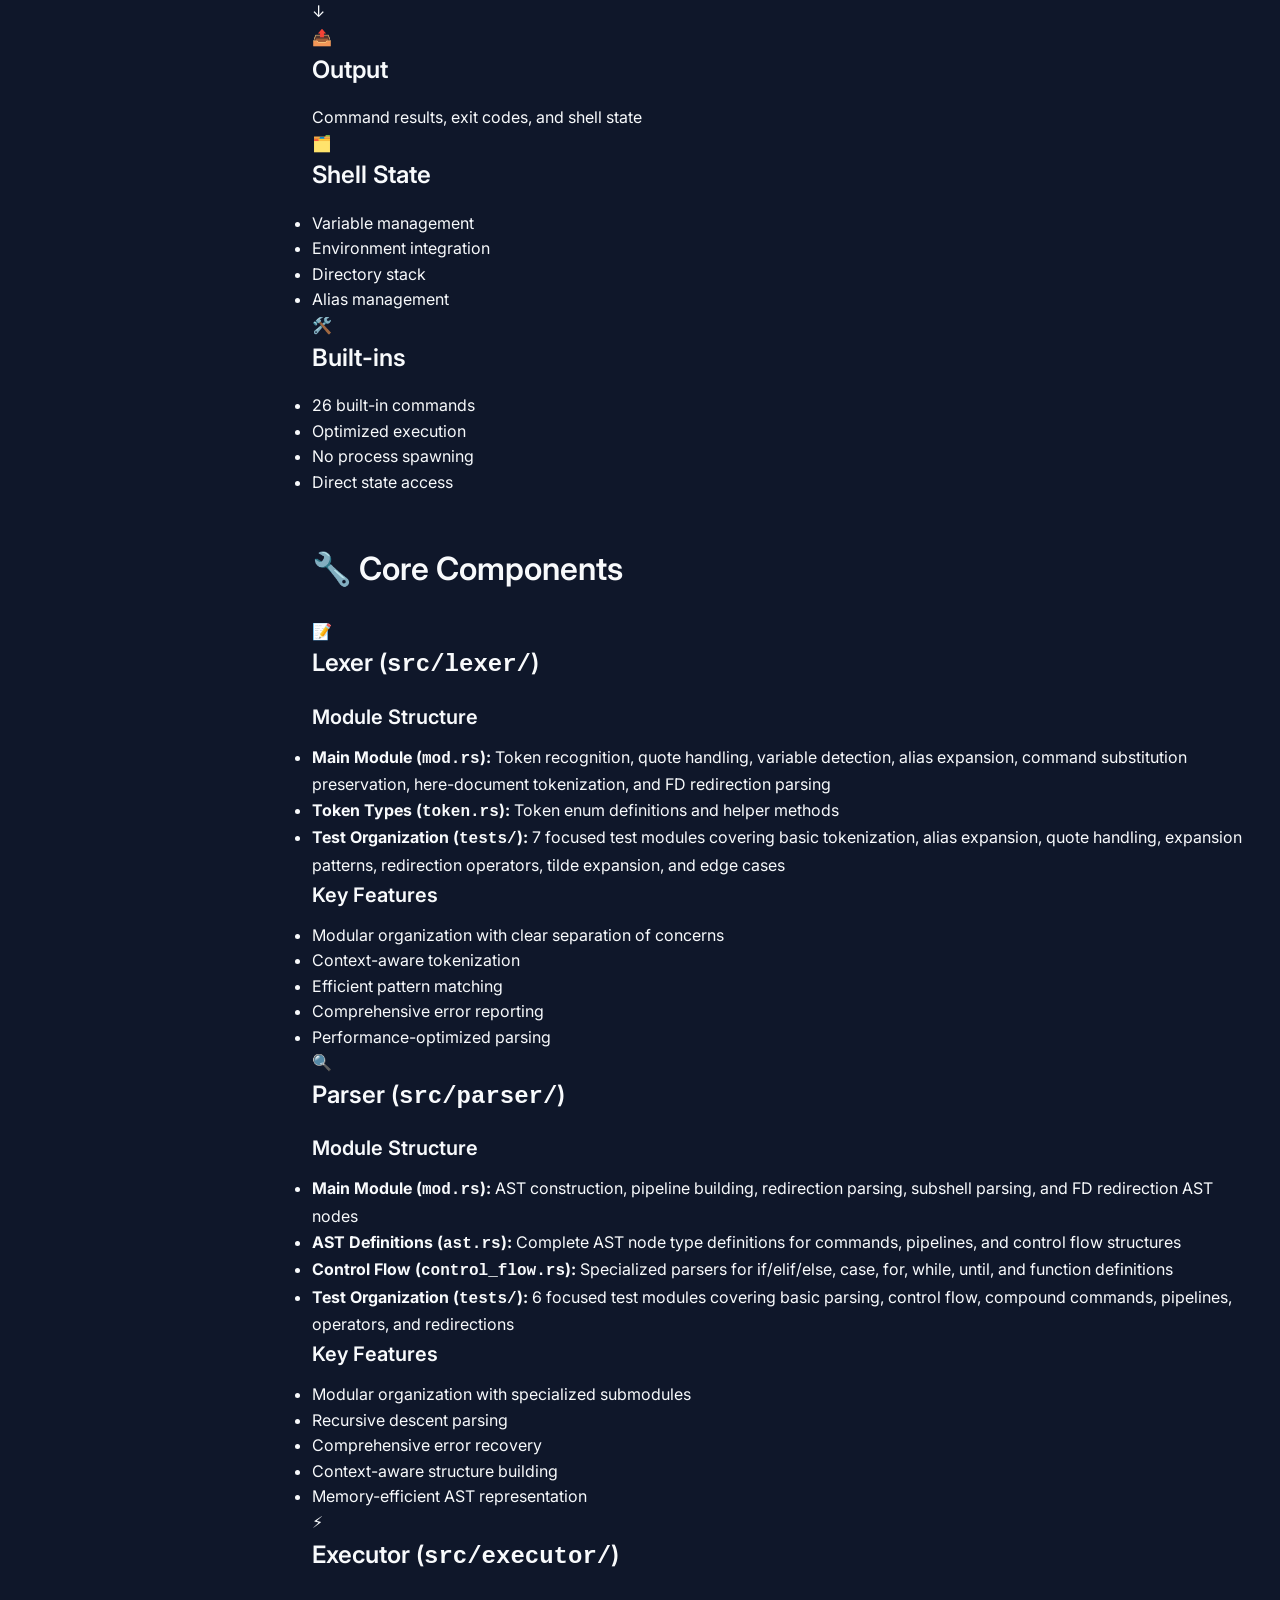
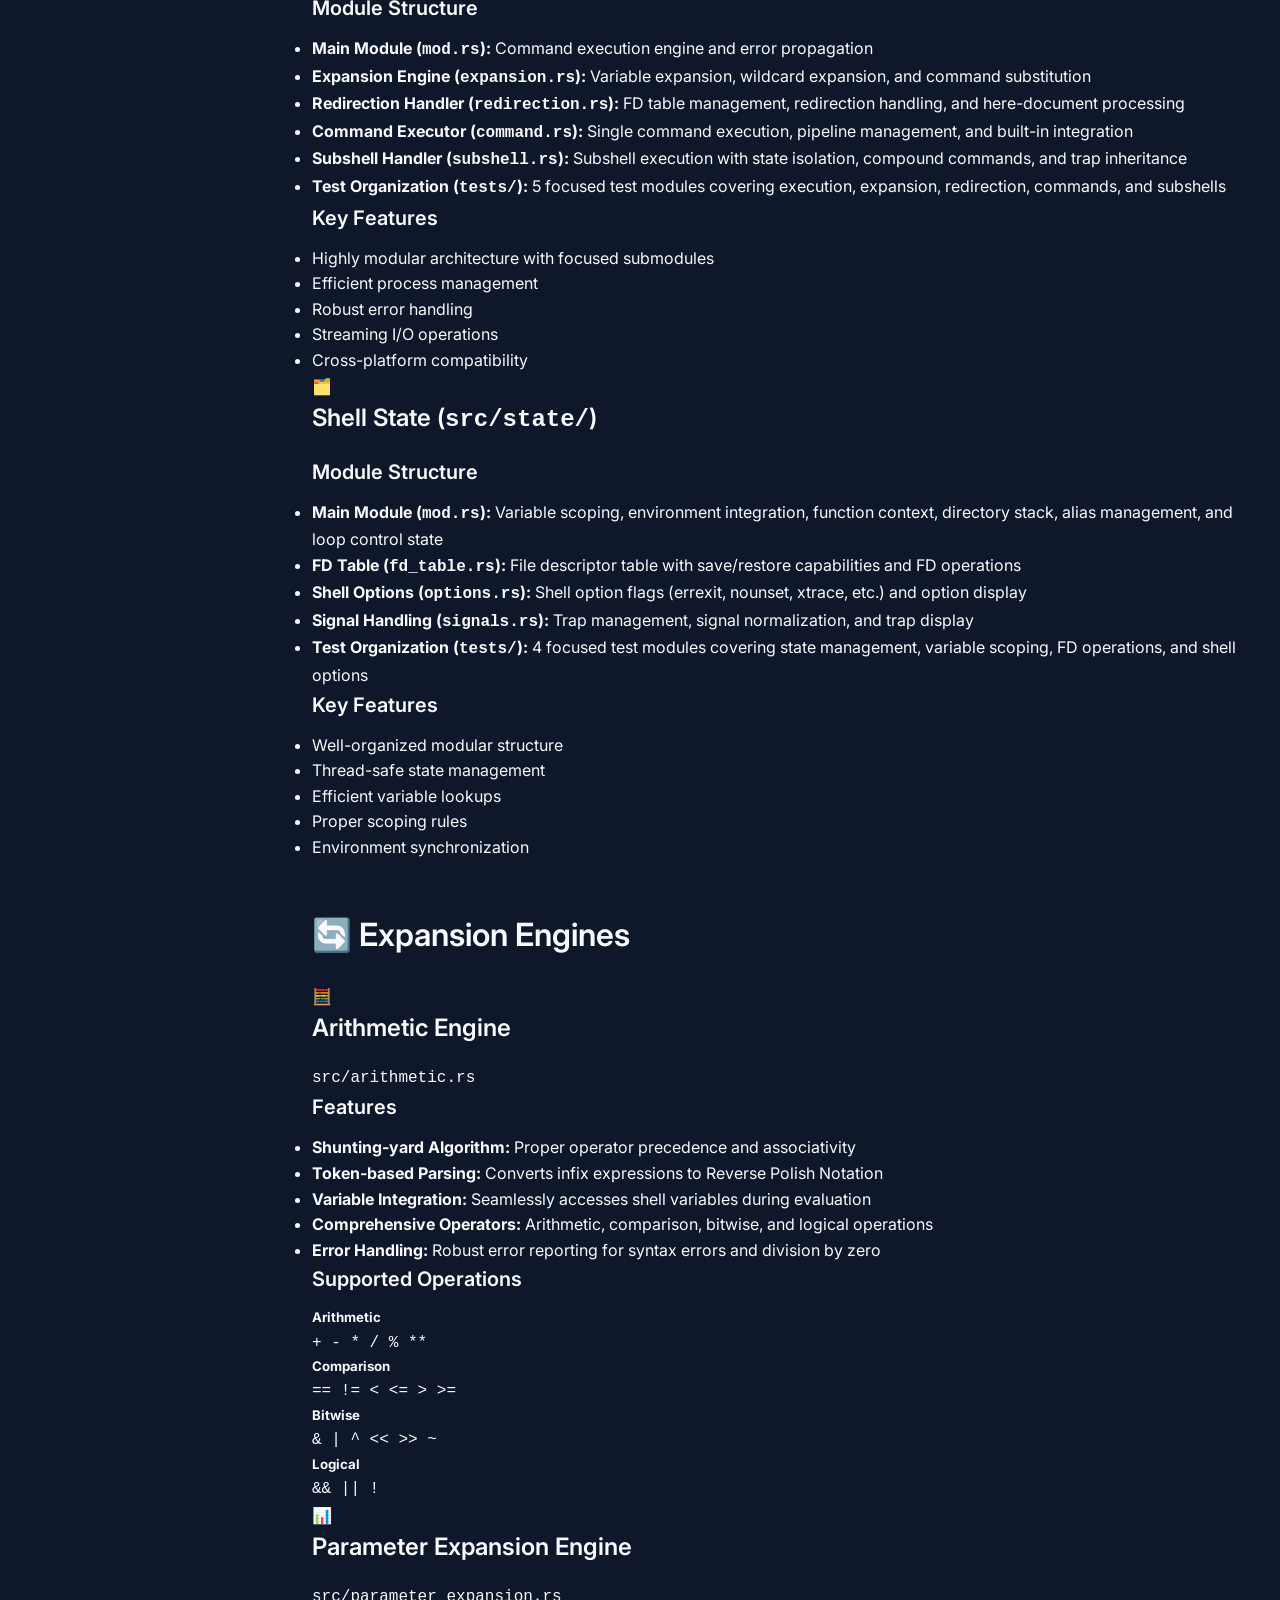
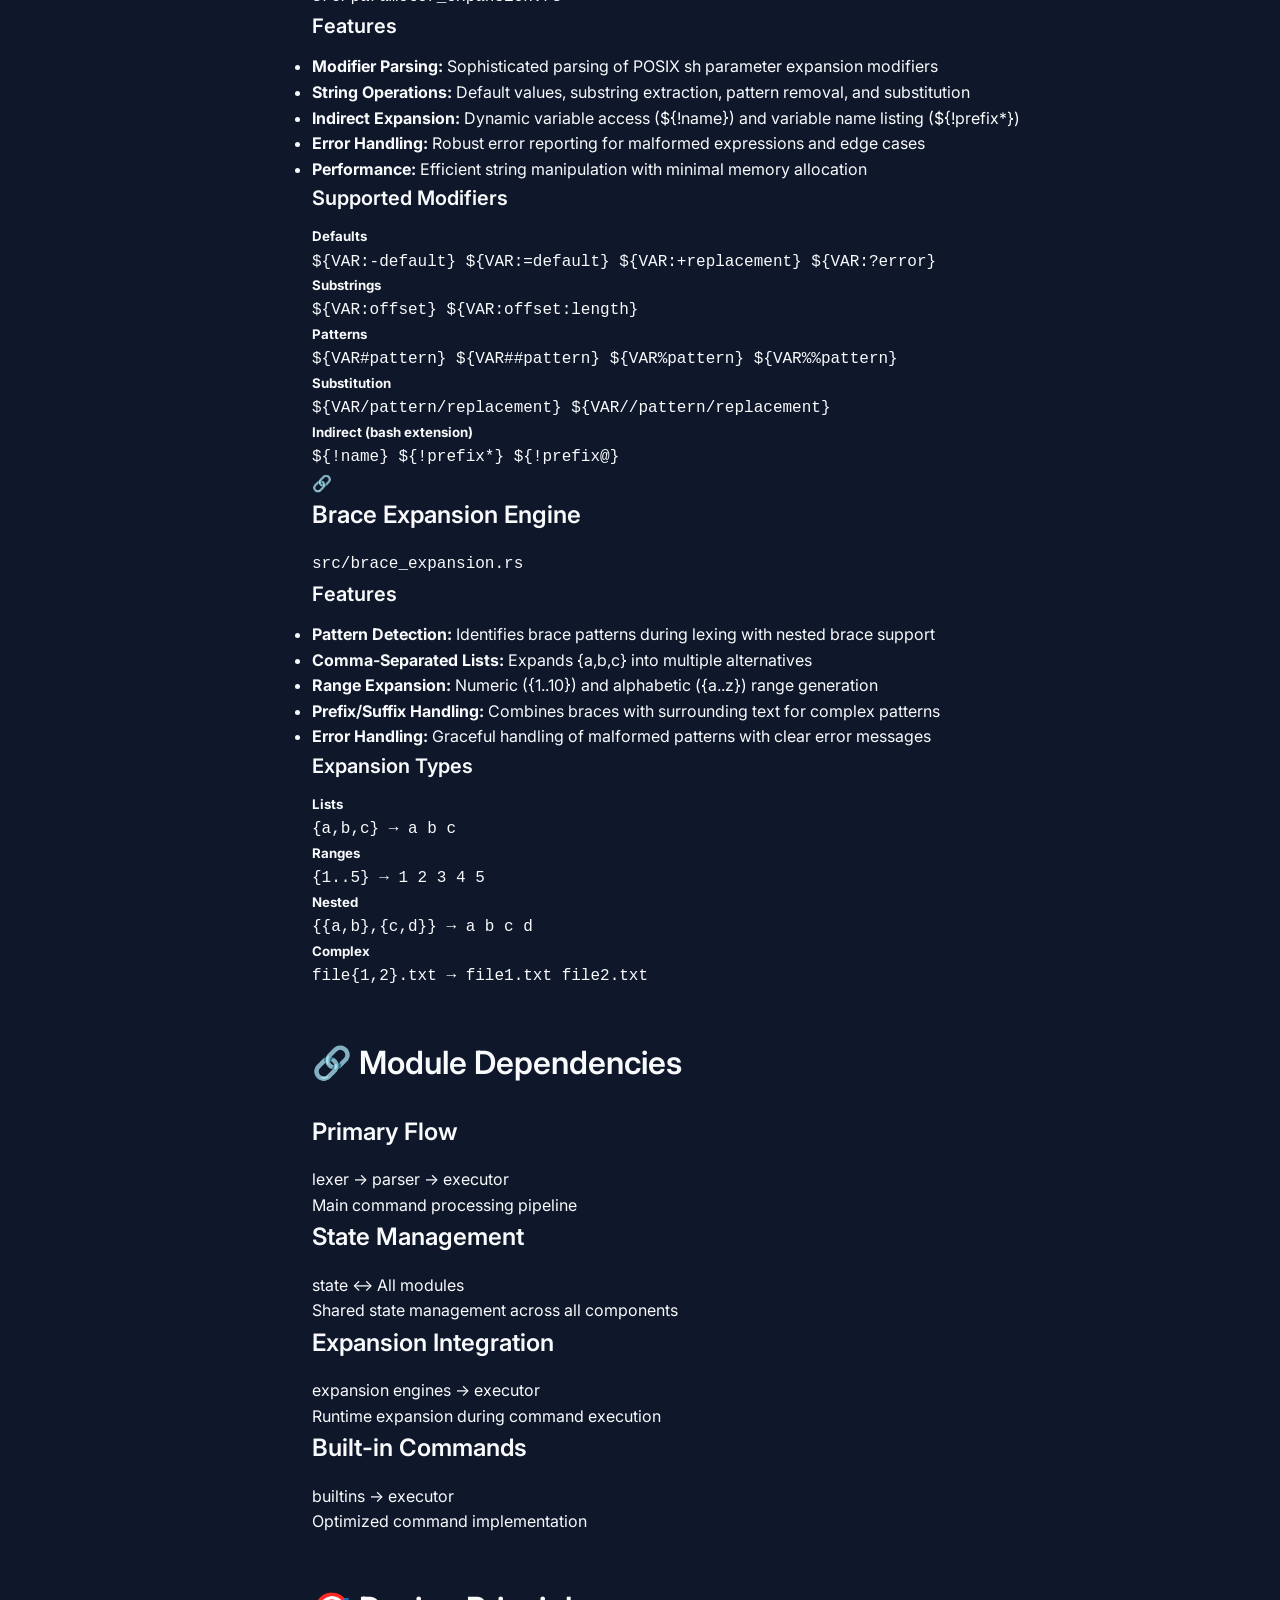
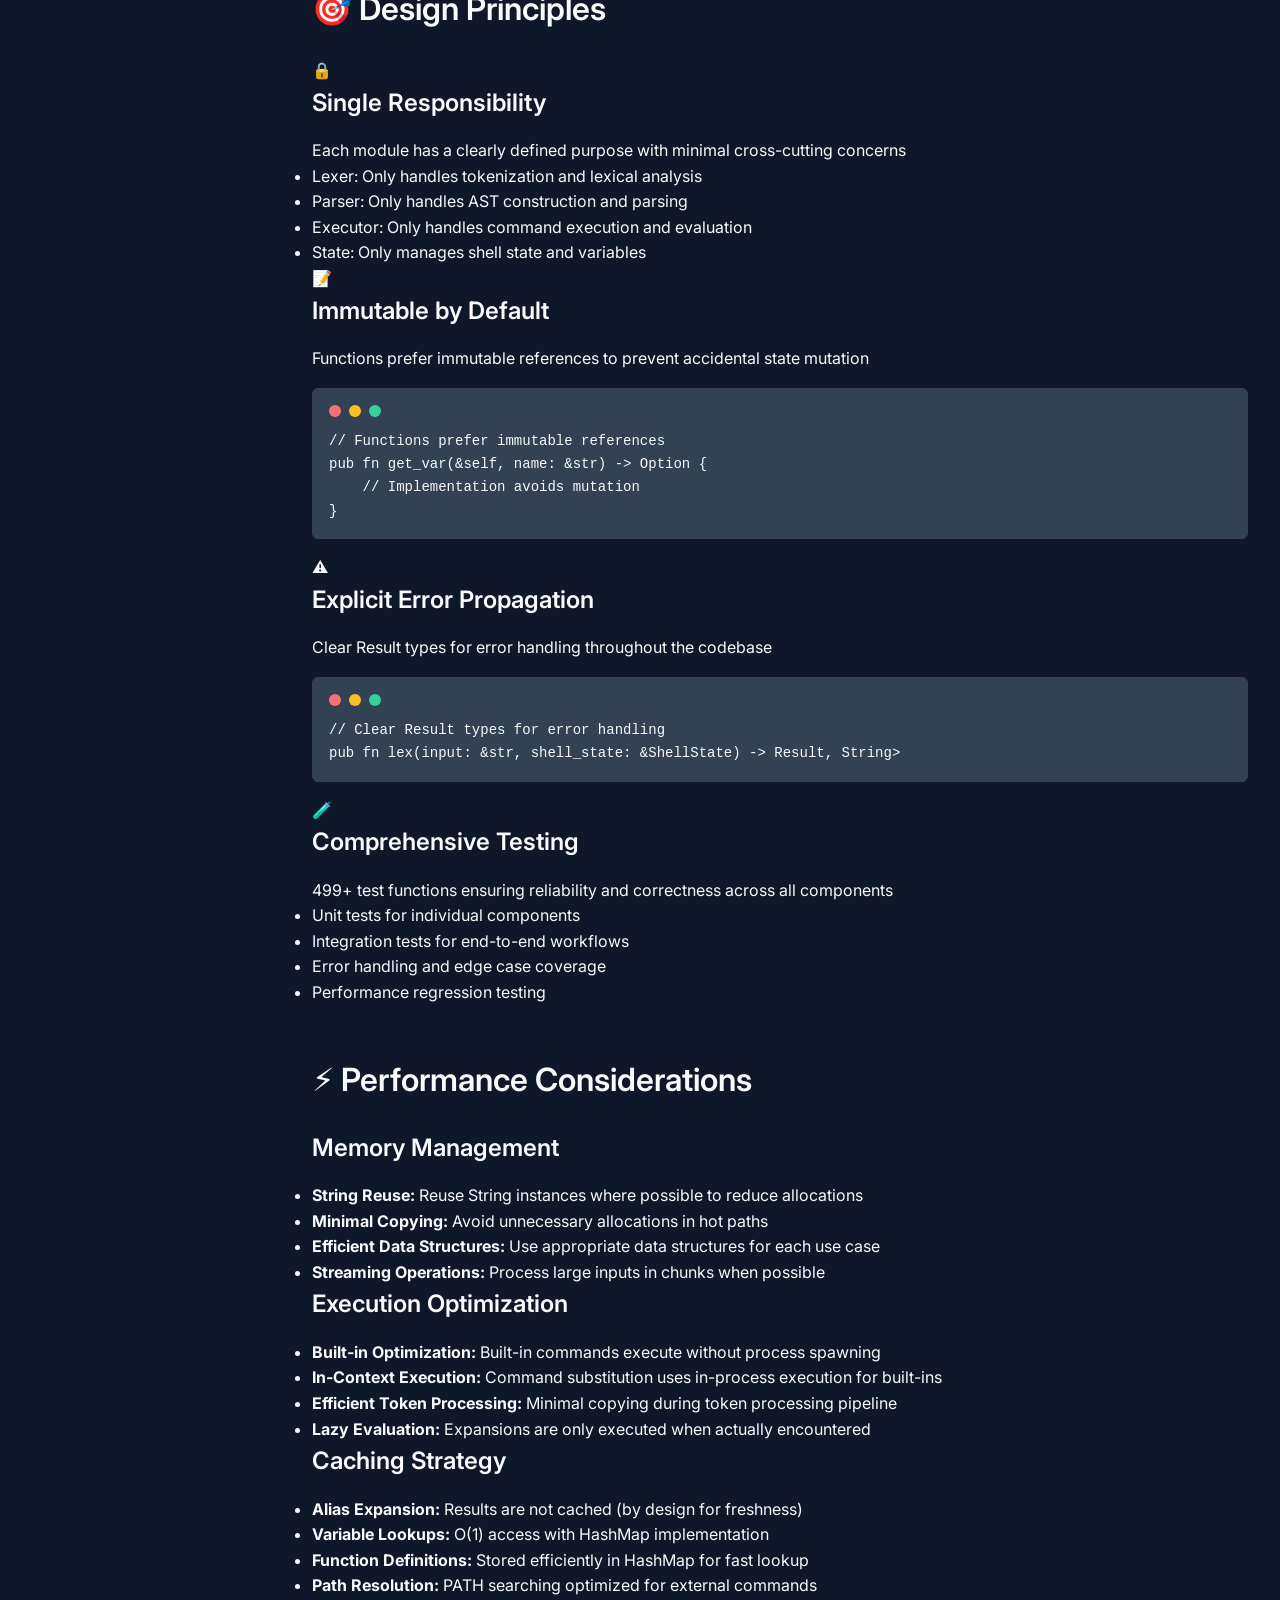
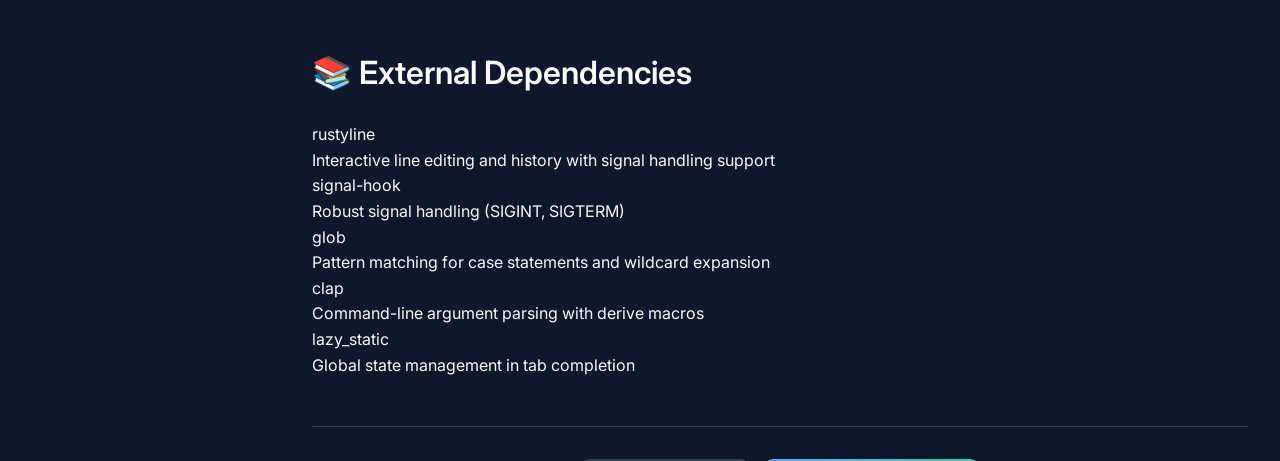
==== commit b7fcc5db: "Update documentation for colon builtin implementation" ====
--- a/docs/architecture.html
+++ b/docs/architecture.html
@@ -231,7 +231,7 @@
                                         </div>
                                         <div class="component-content">
                                             <ul>
-                                                <li>25 built-in commands</li>
+                                                <li>26 built-in commands</li>
                                                 <li>Optimized execution</li>
                                                 <li>No process spawning</li>
                                                 <li>Direct state access</li>
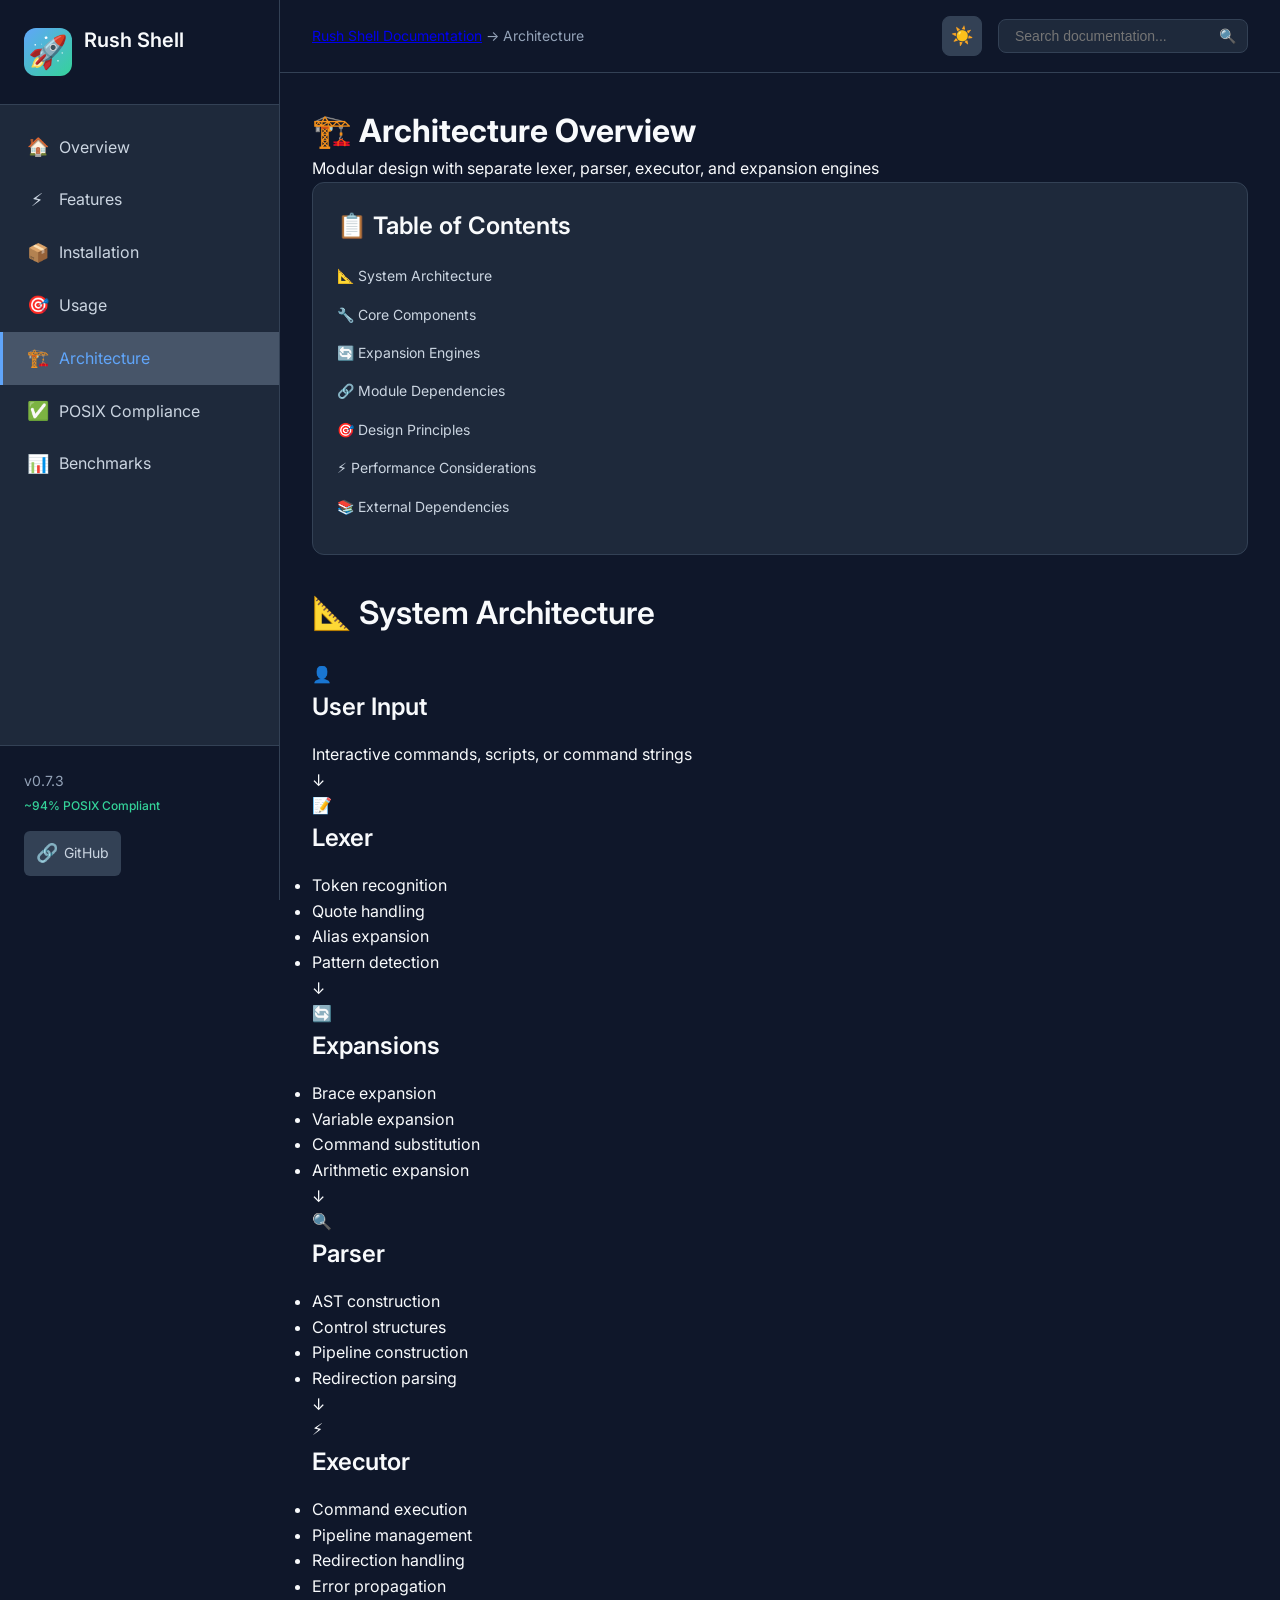
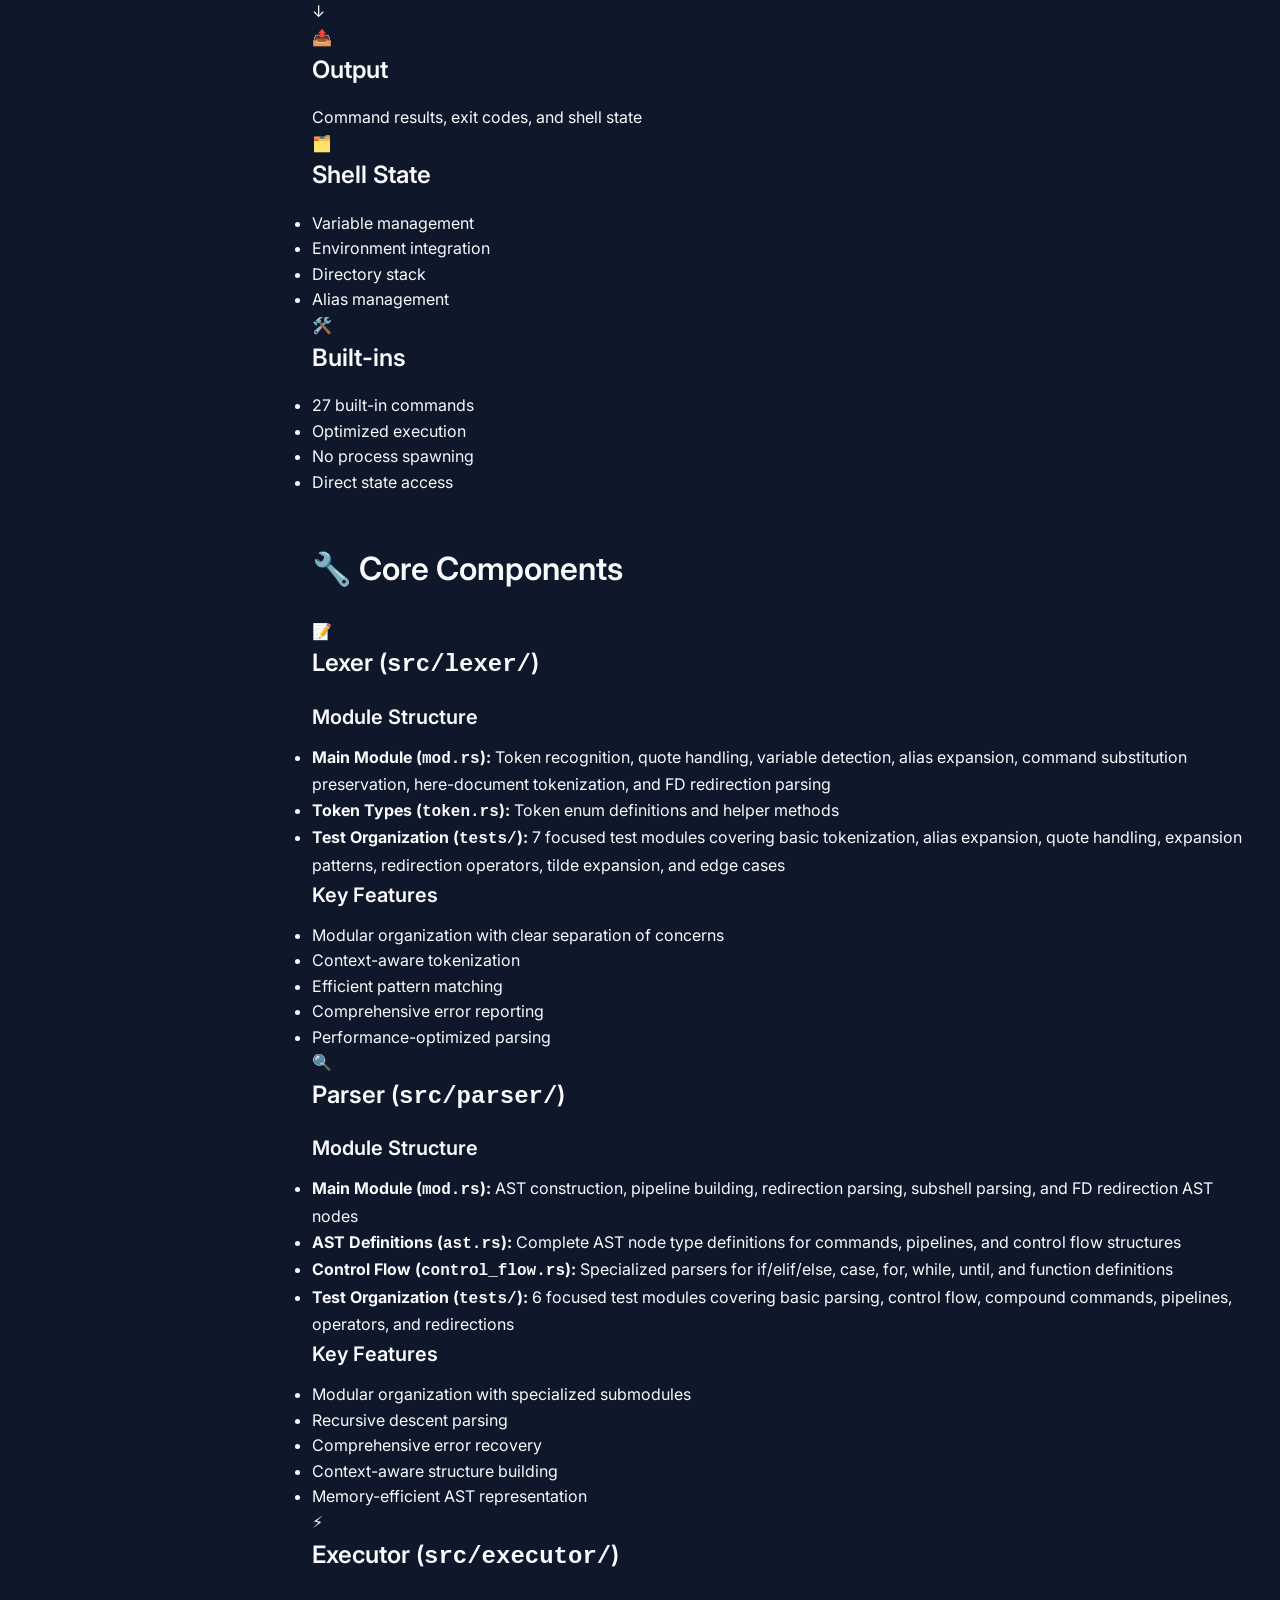
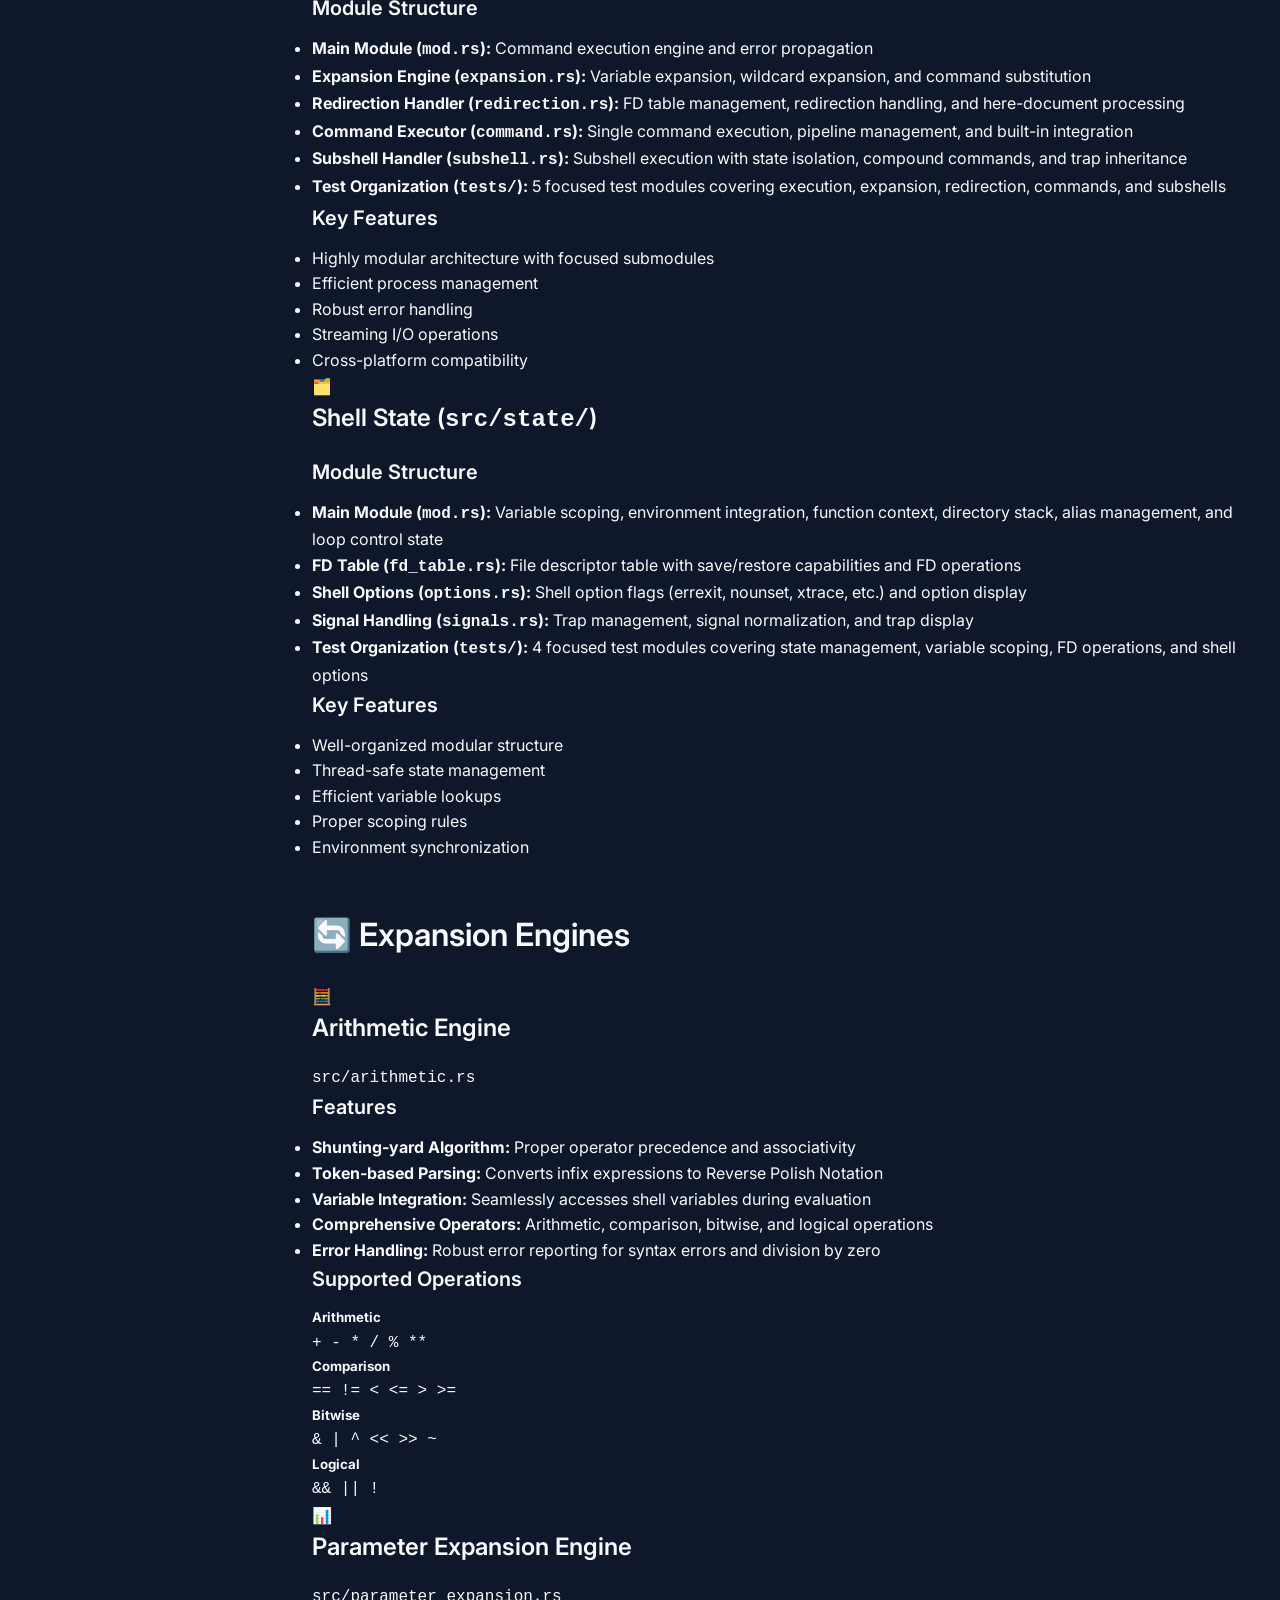
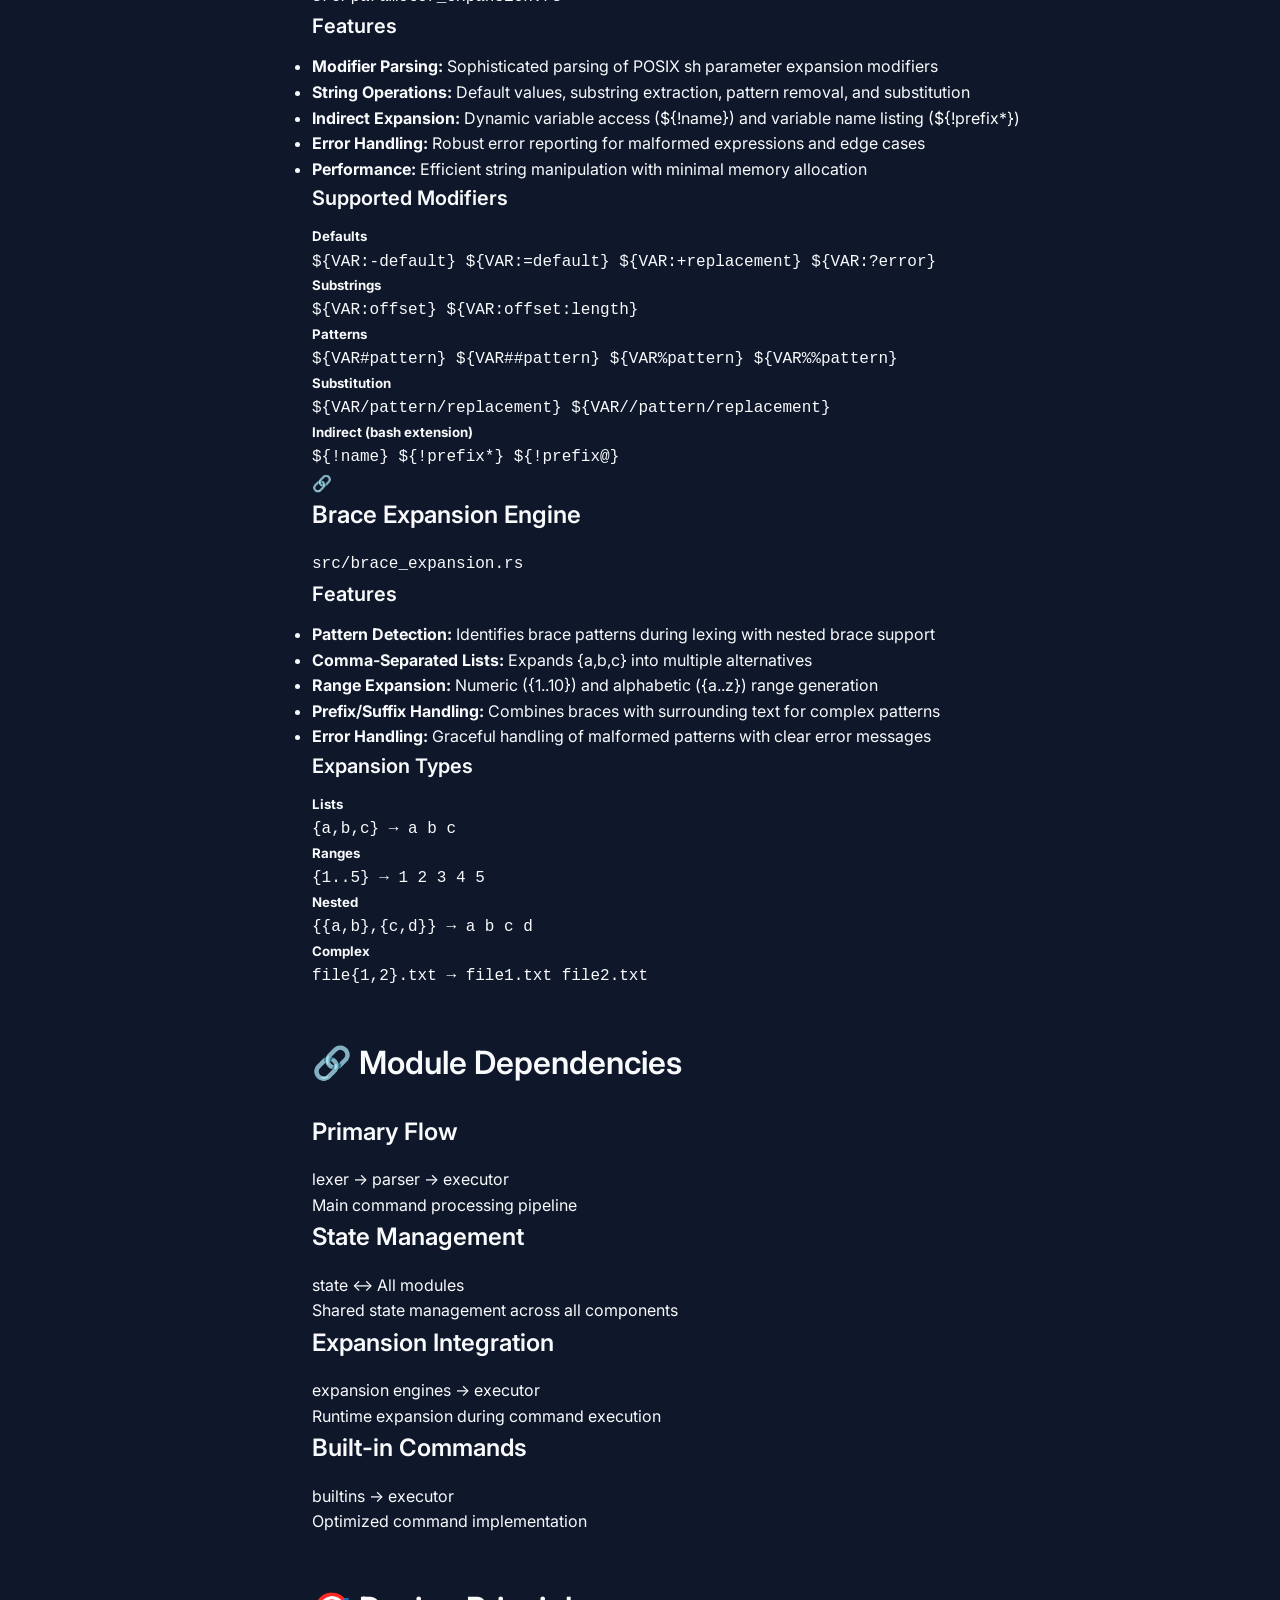
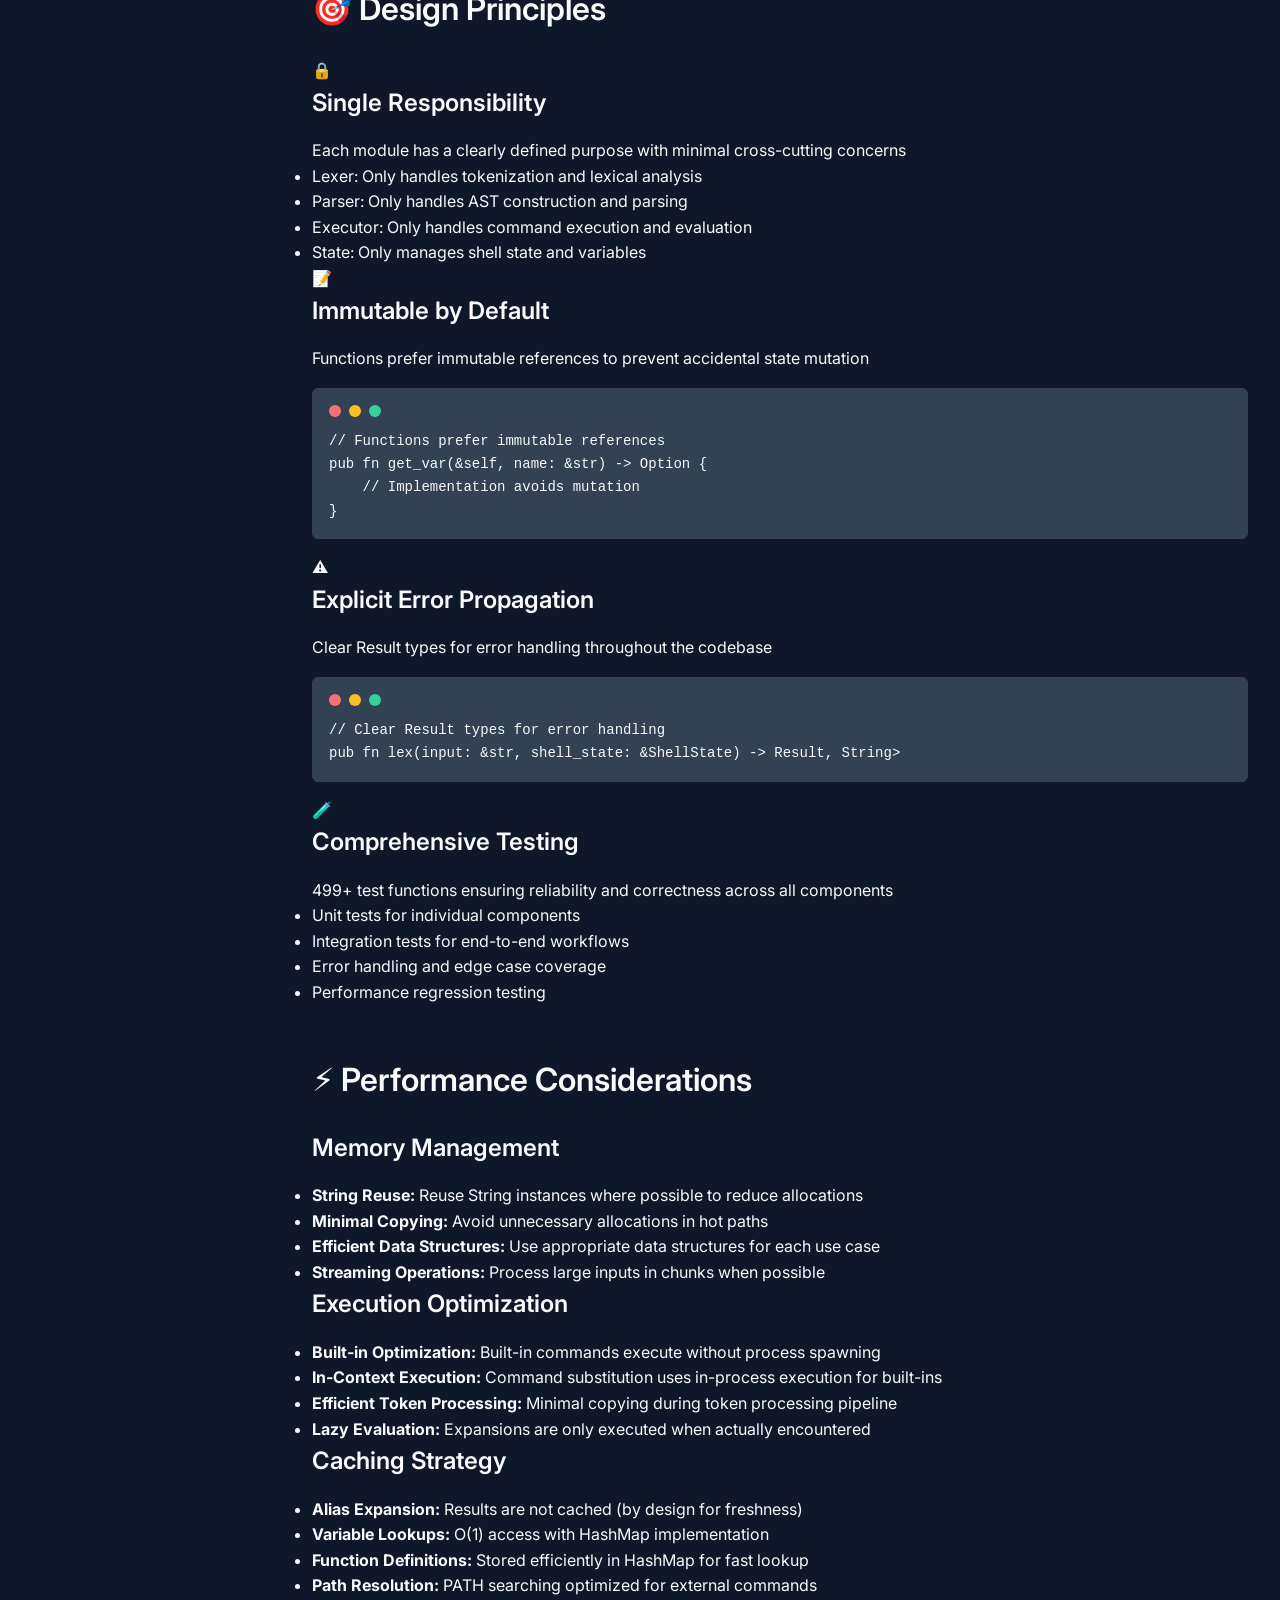
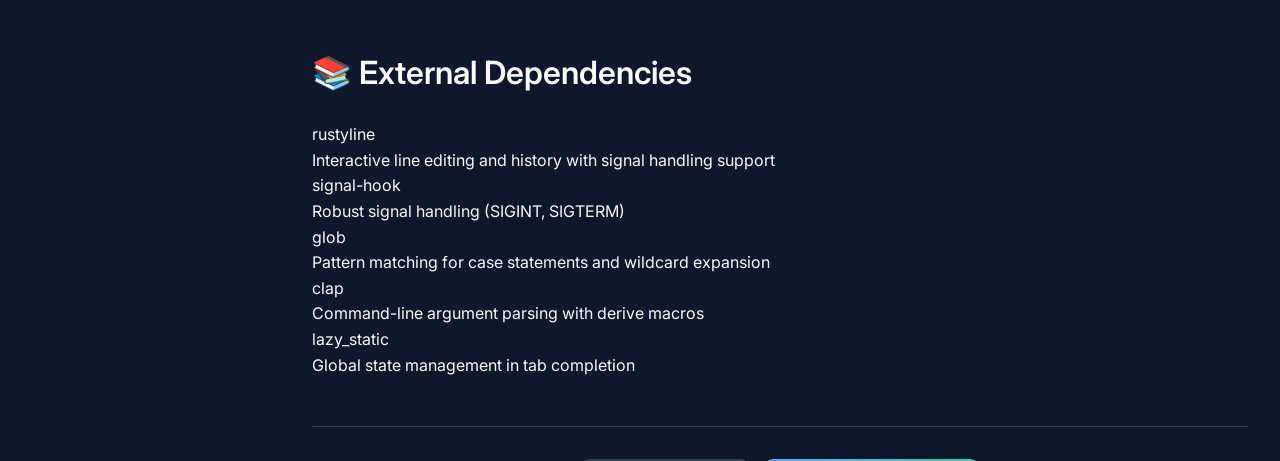
==== commit f519cb6e: "docs: update HTML documentation with times builtin" ====
--- a/docs/architecture.html
+++ b/docs/architecture.html
@@ -231,7 +231,7 @@
                                         </div>
                                         <div class="component-content">
                                             <ul>
-                                                <li>26 built-in commands</li>
+                                                <li>27 built-in commands</li>
                                                 <li>Optimized execution</li>
                                                 <li>No process spawning</li>
                                                 <li>Direct state access</li>
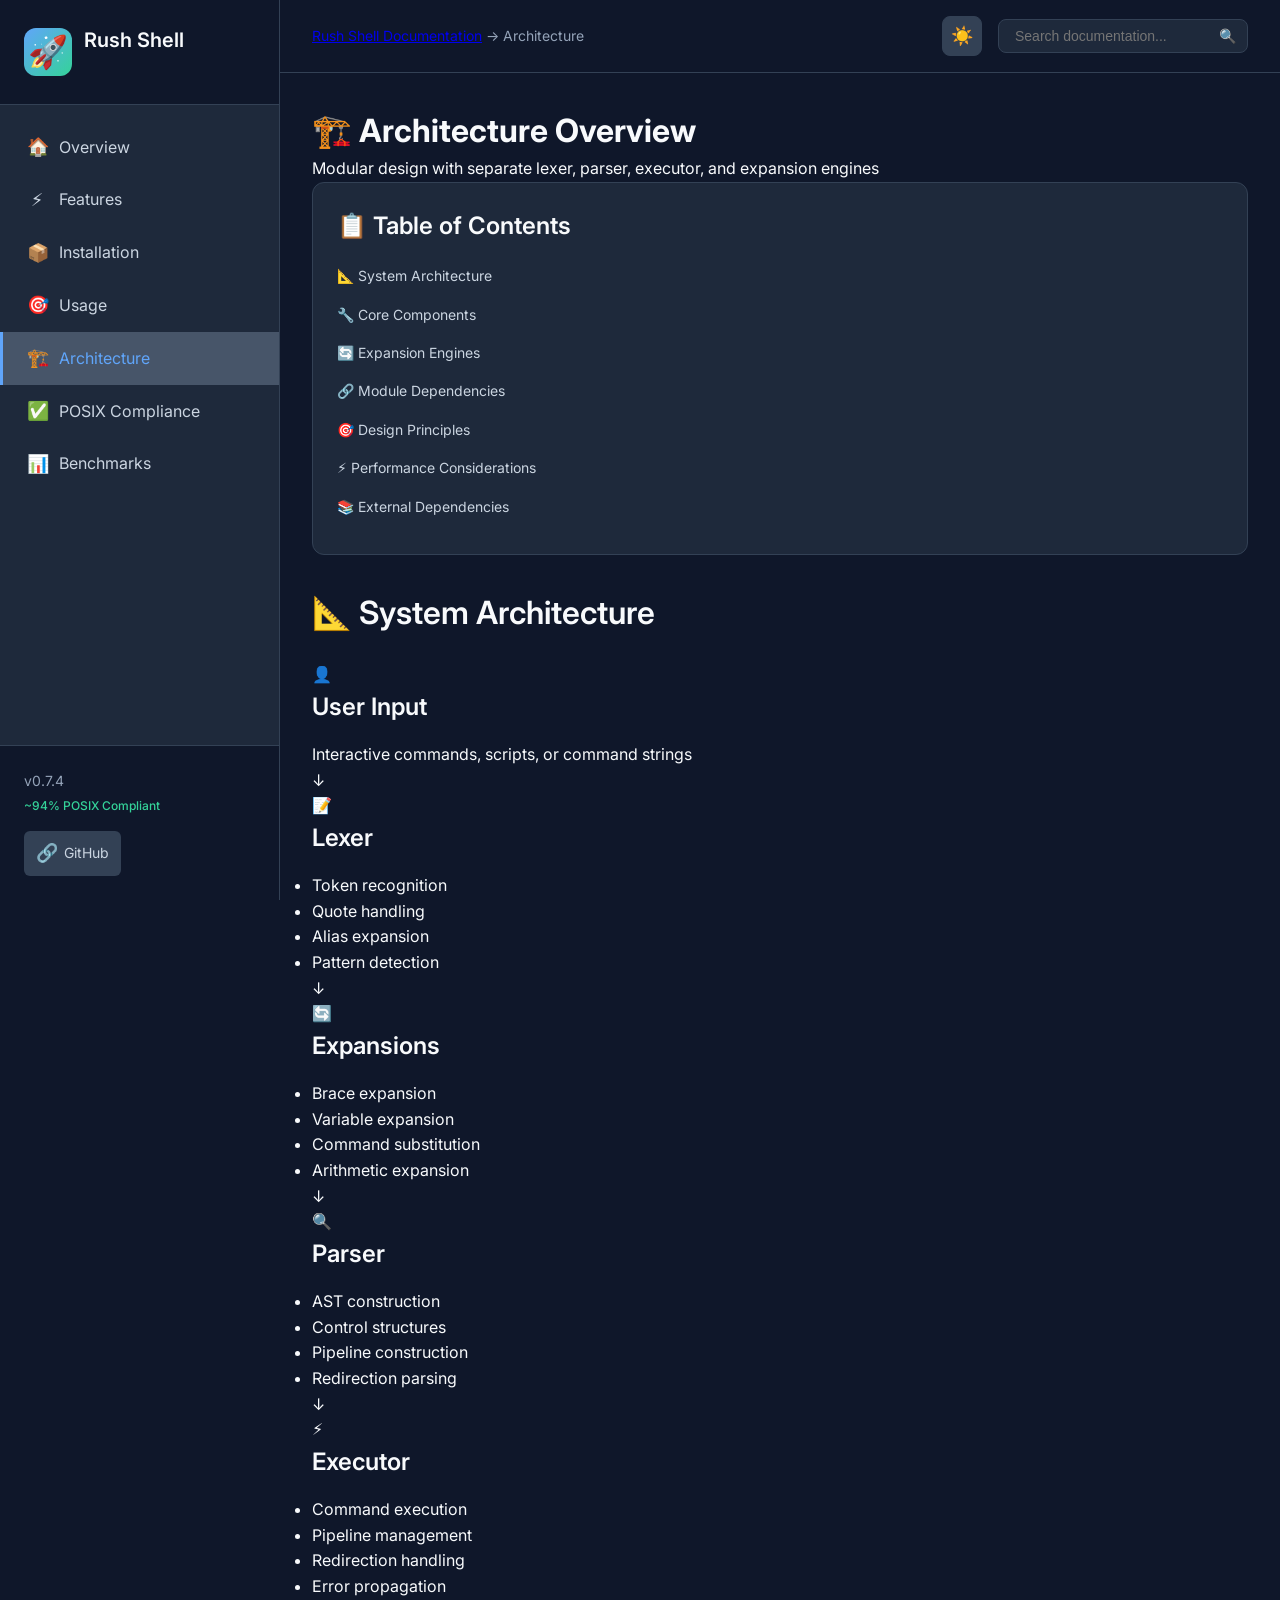
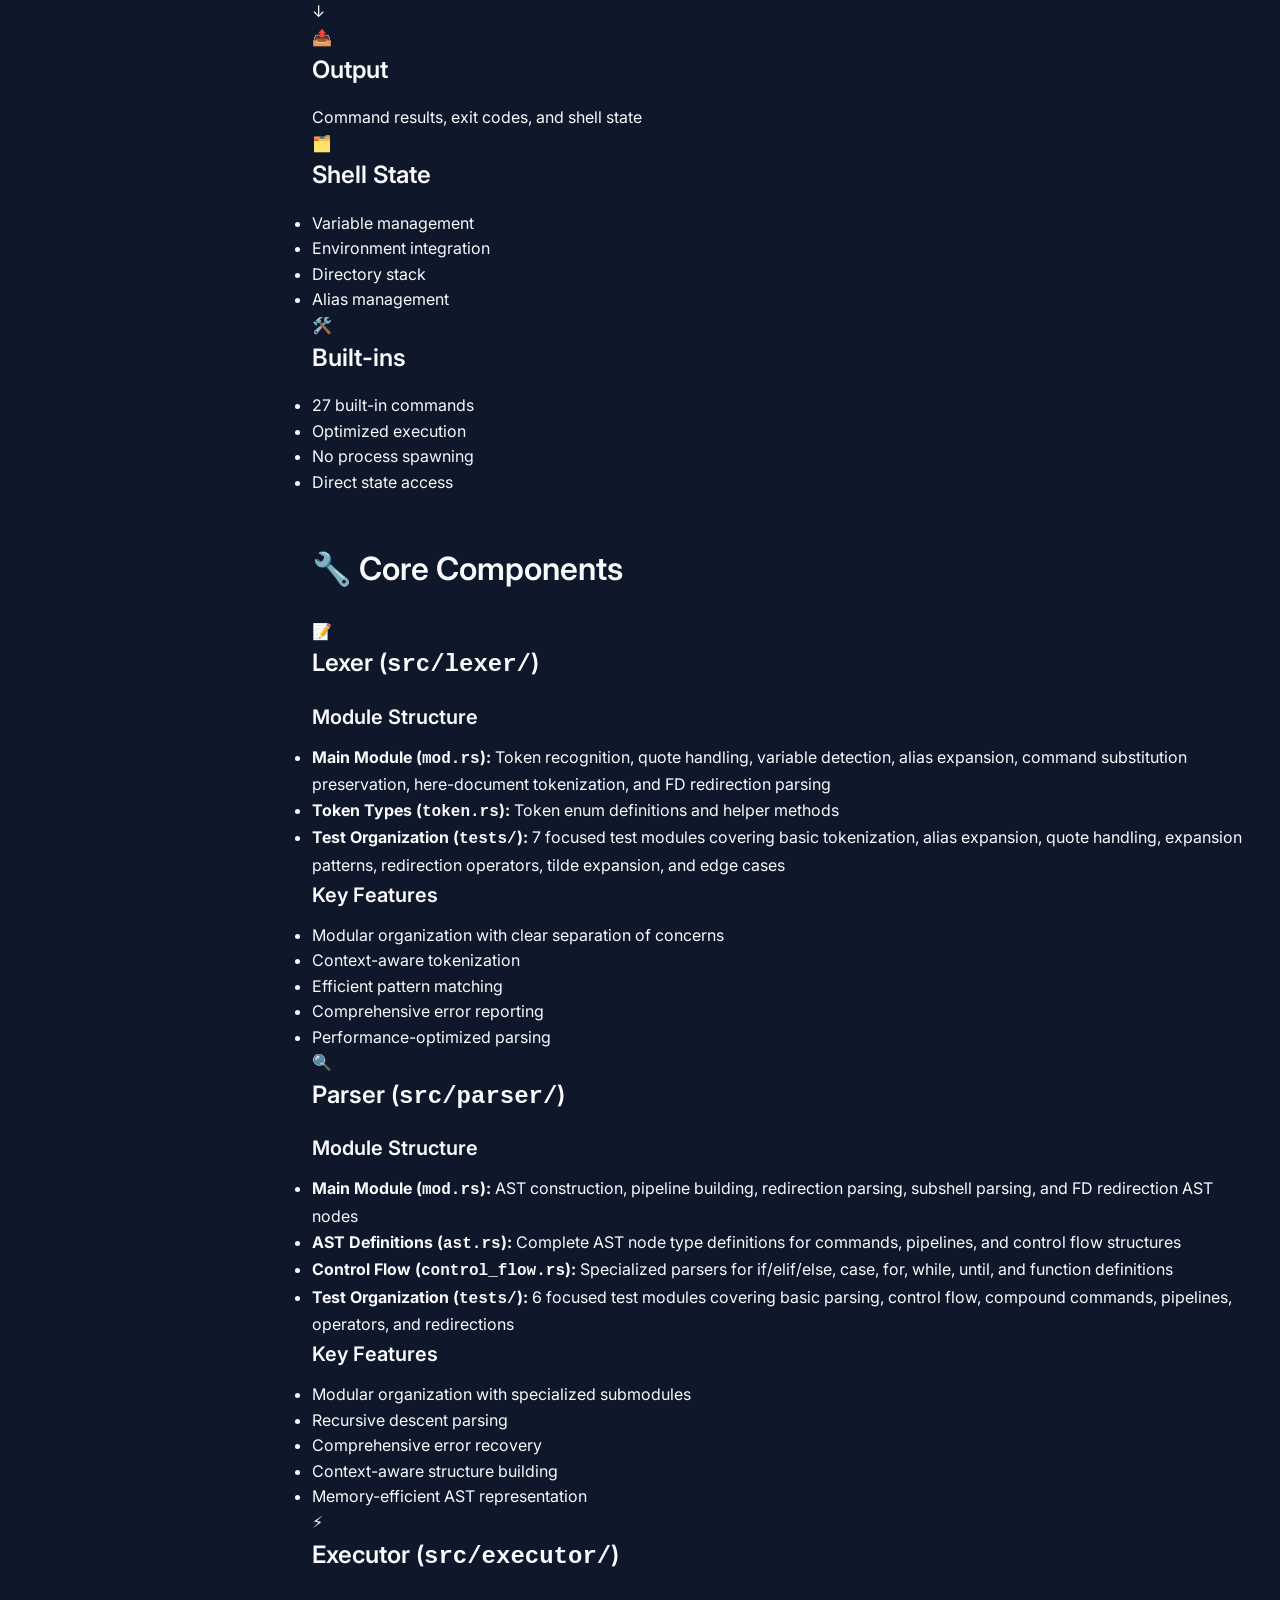
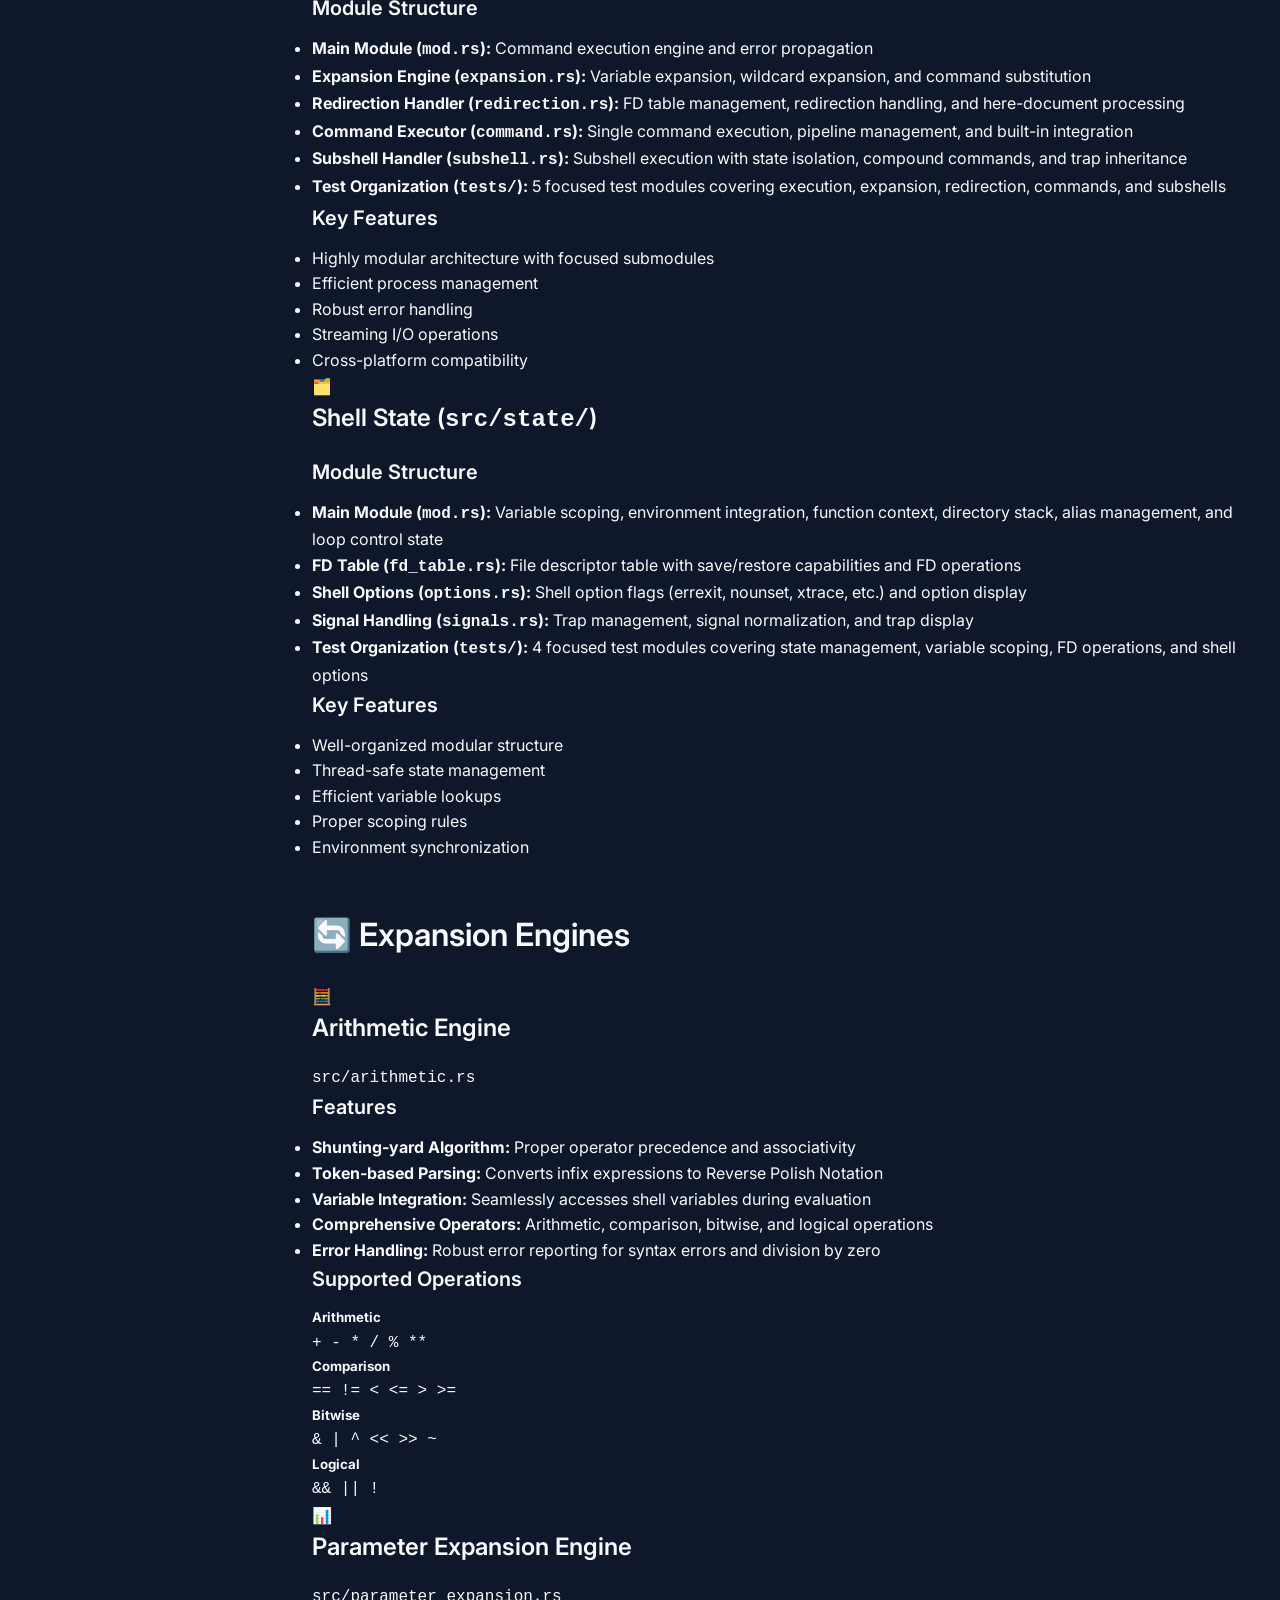
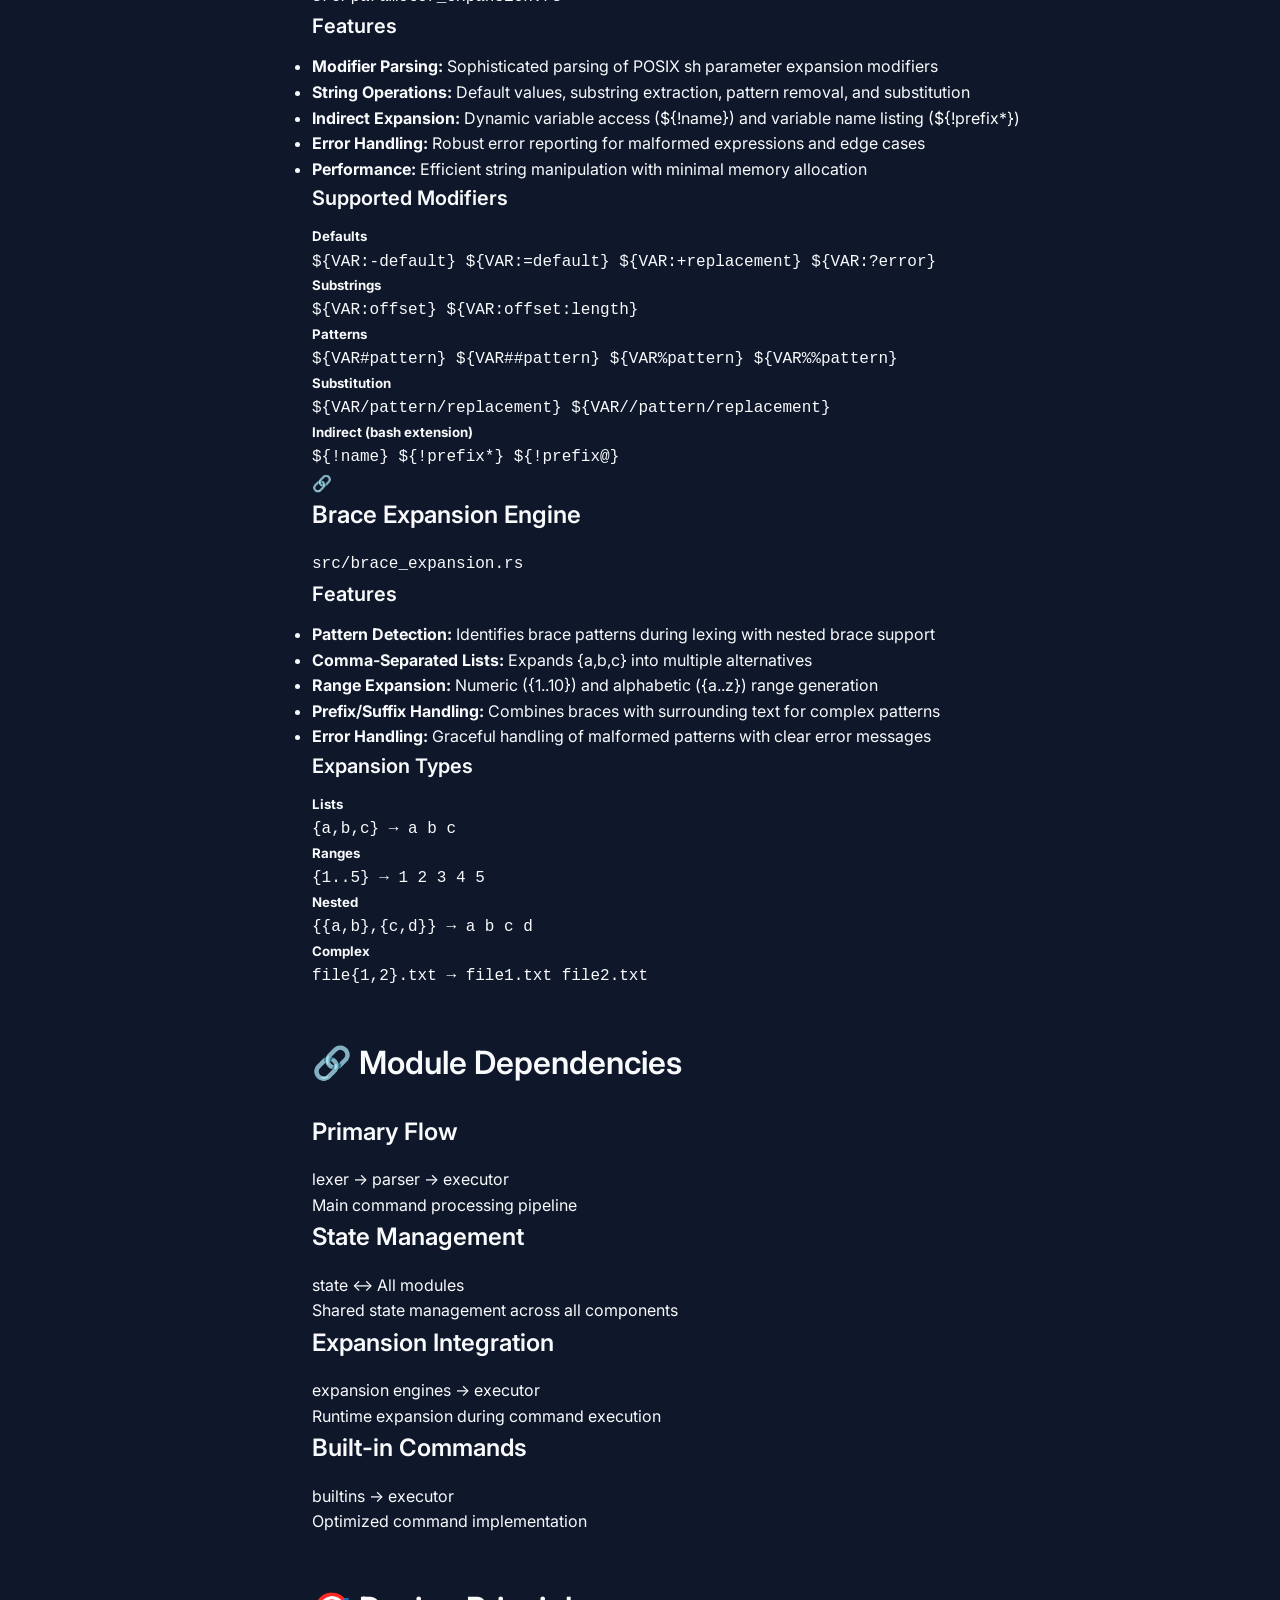
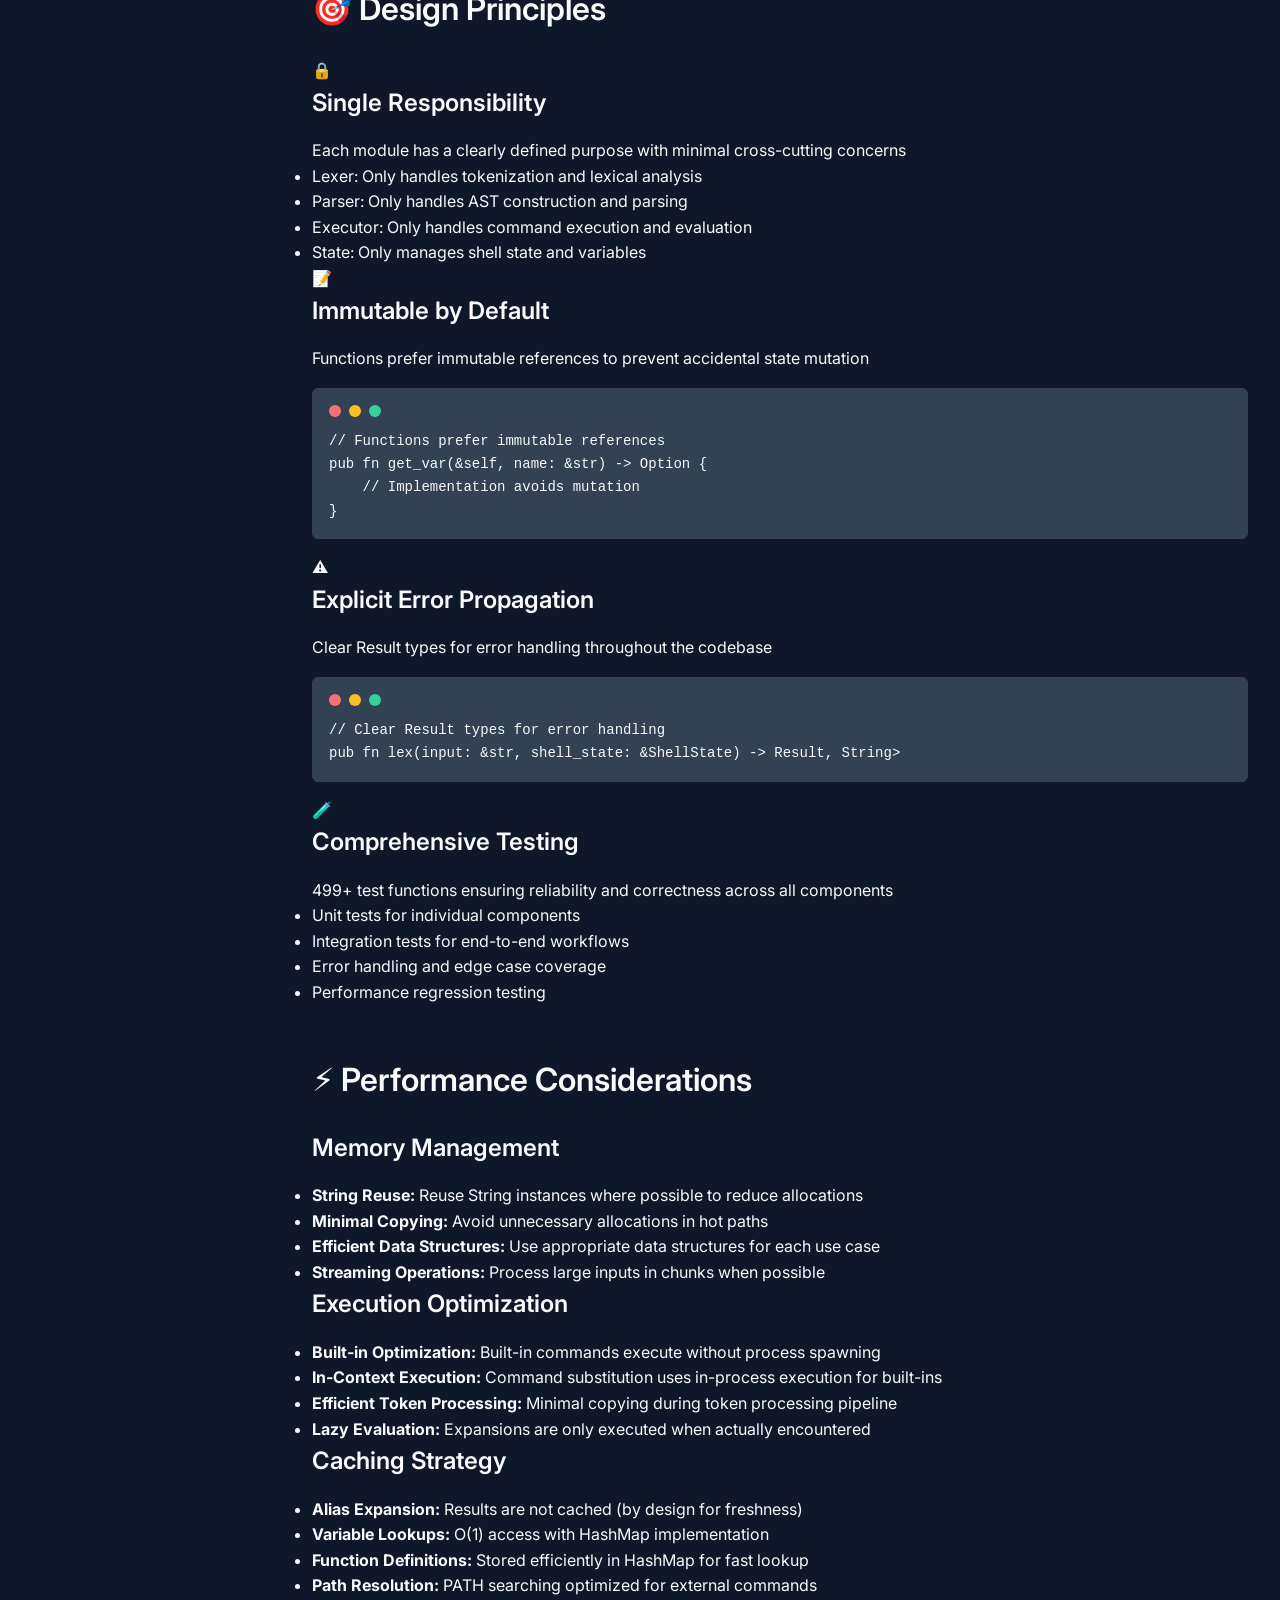
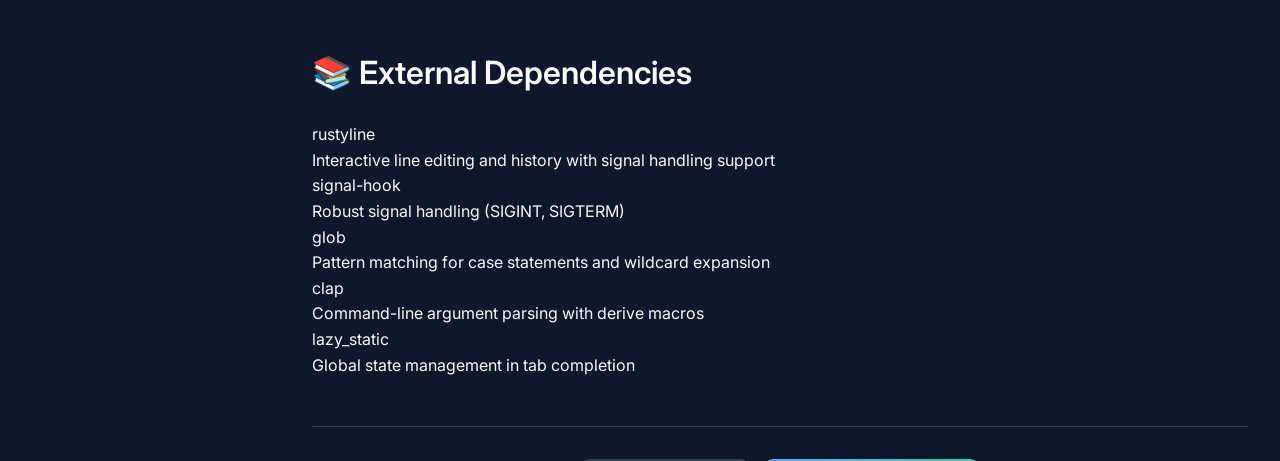
==== commit 52070497: "version bump 0.7.4" ====
--- a/docs/architecture.html
+++ b/docs/architecture.html
@@ -57,7 +57,7 @@
 
             <div class="sidebar-footer">
                 <div class="version-info">
-                    <span class="version">v0.7.3</span>
+                    <span class="version">v0.7.4</span>
                     <span class="status">~94% POSIX Compliant</span>
                 </div>
                 <div class="external-links">
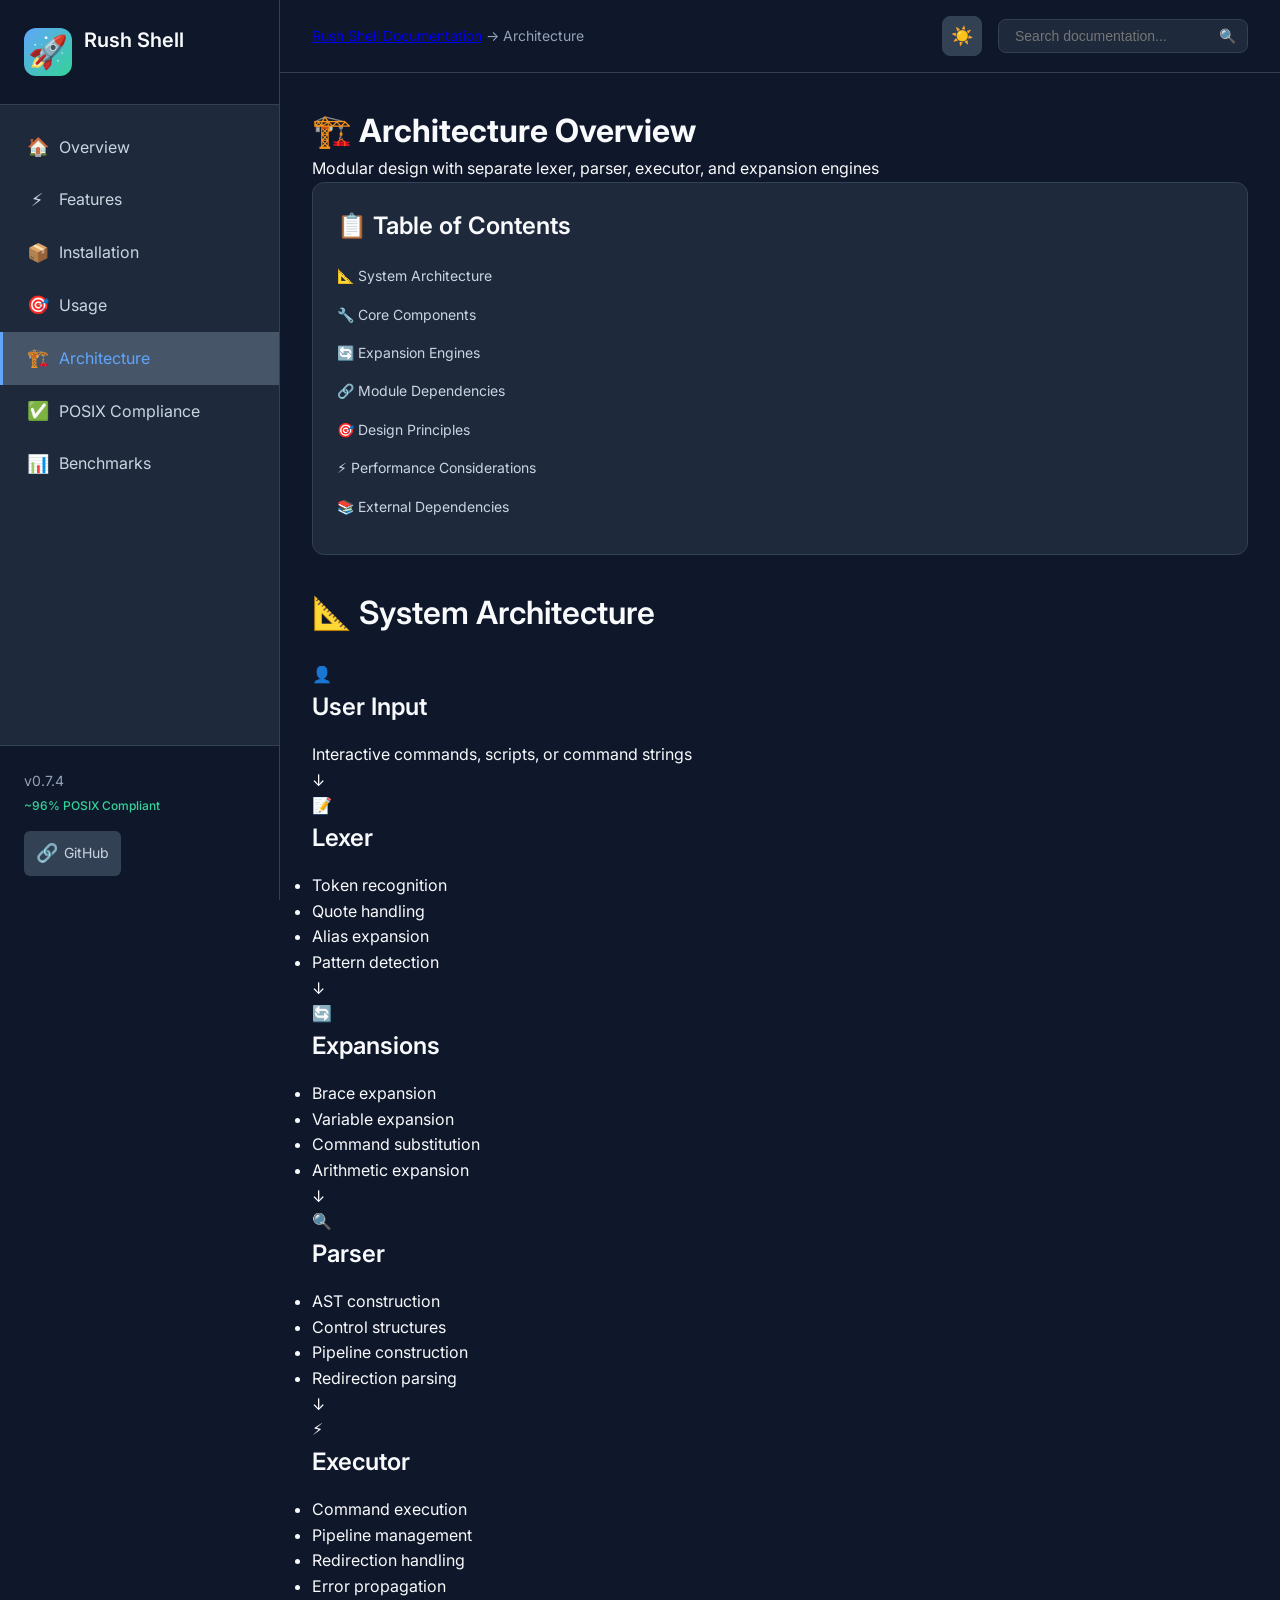
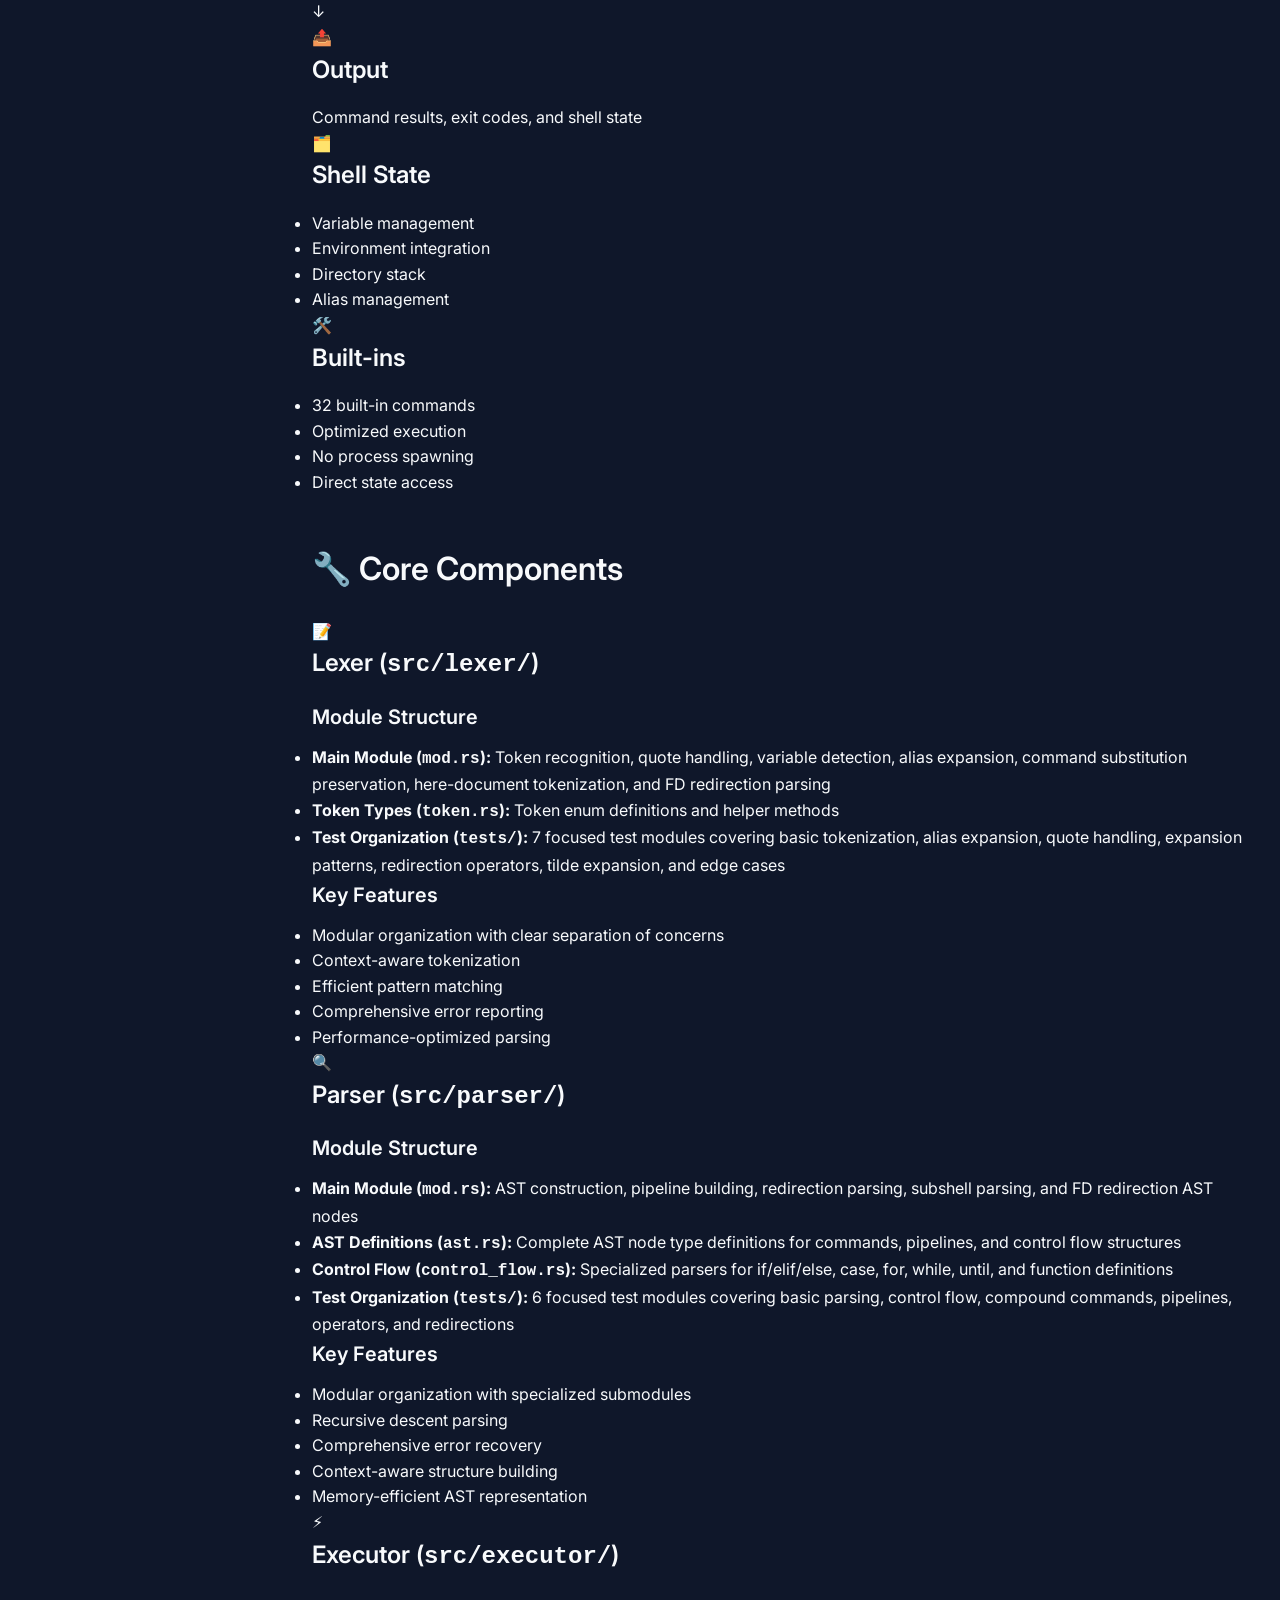
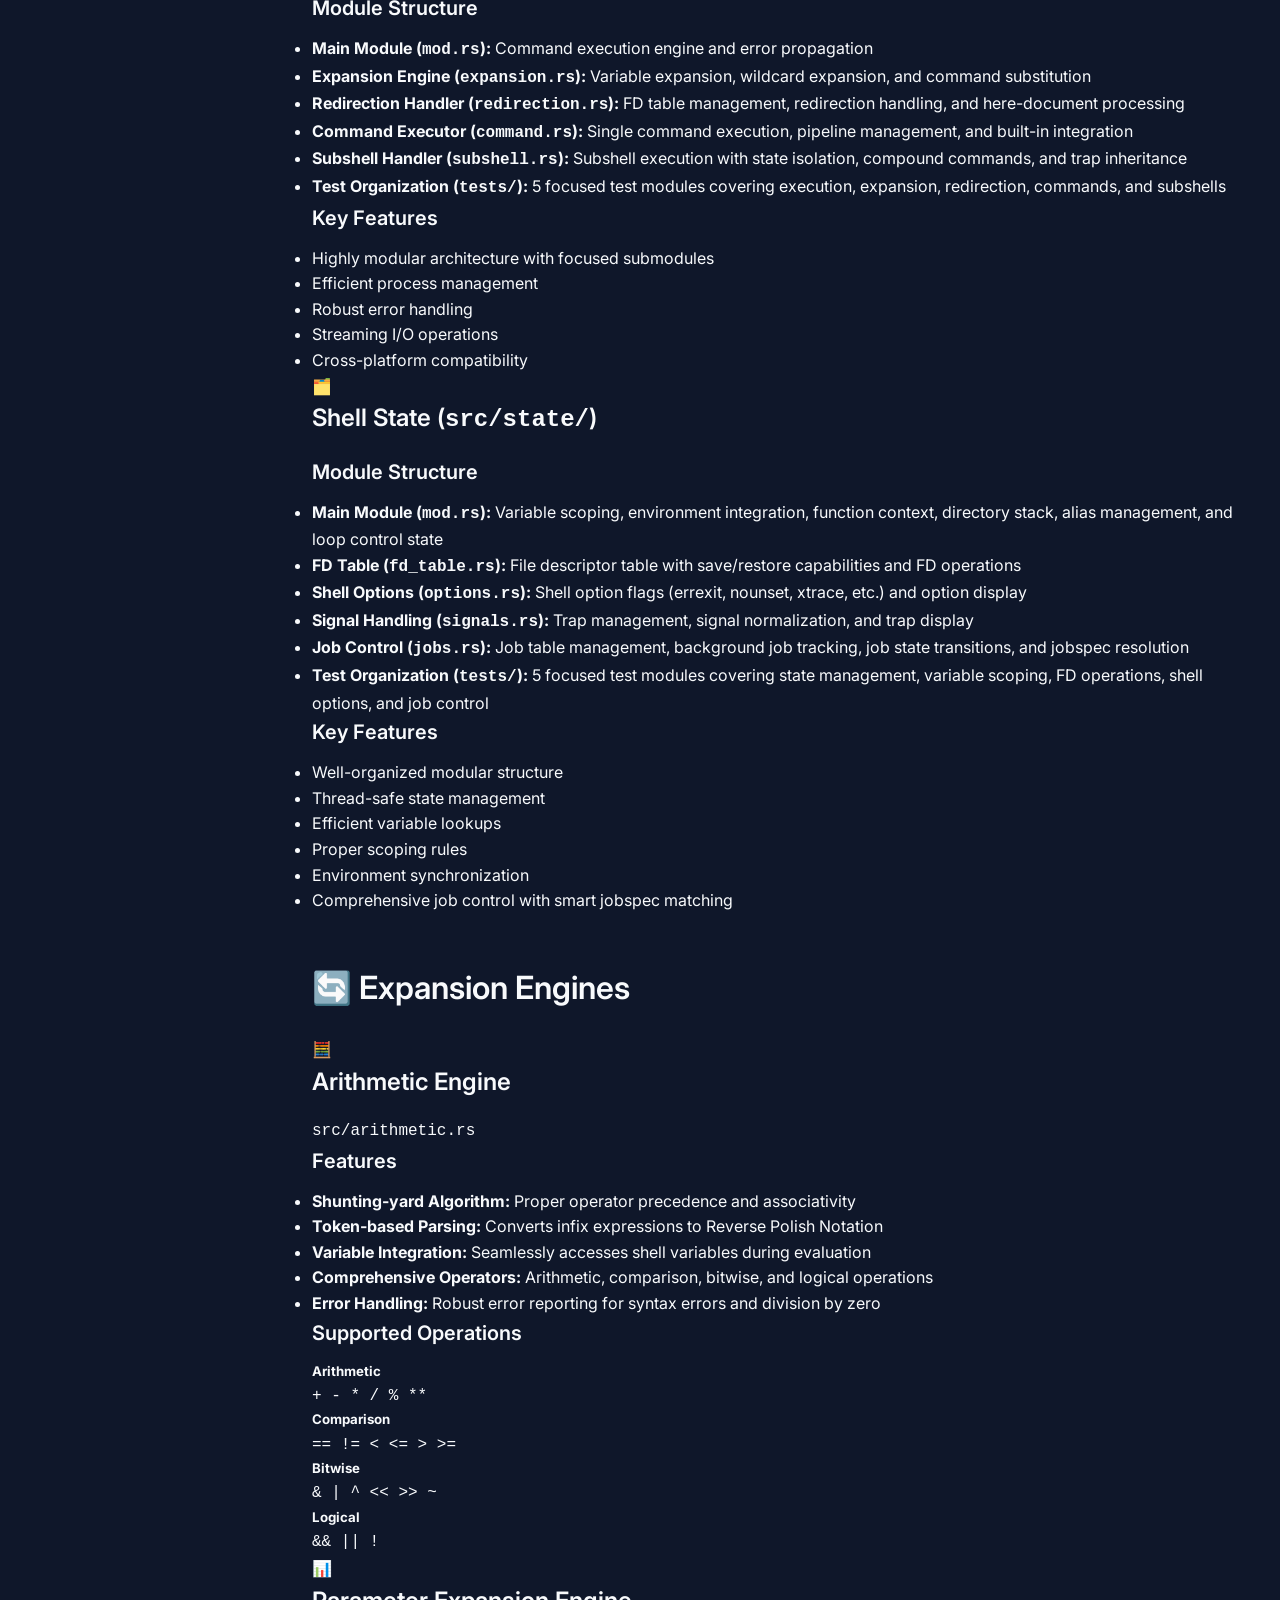
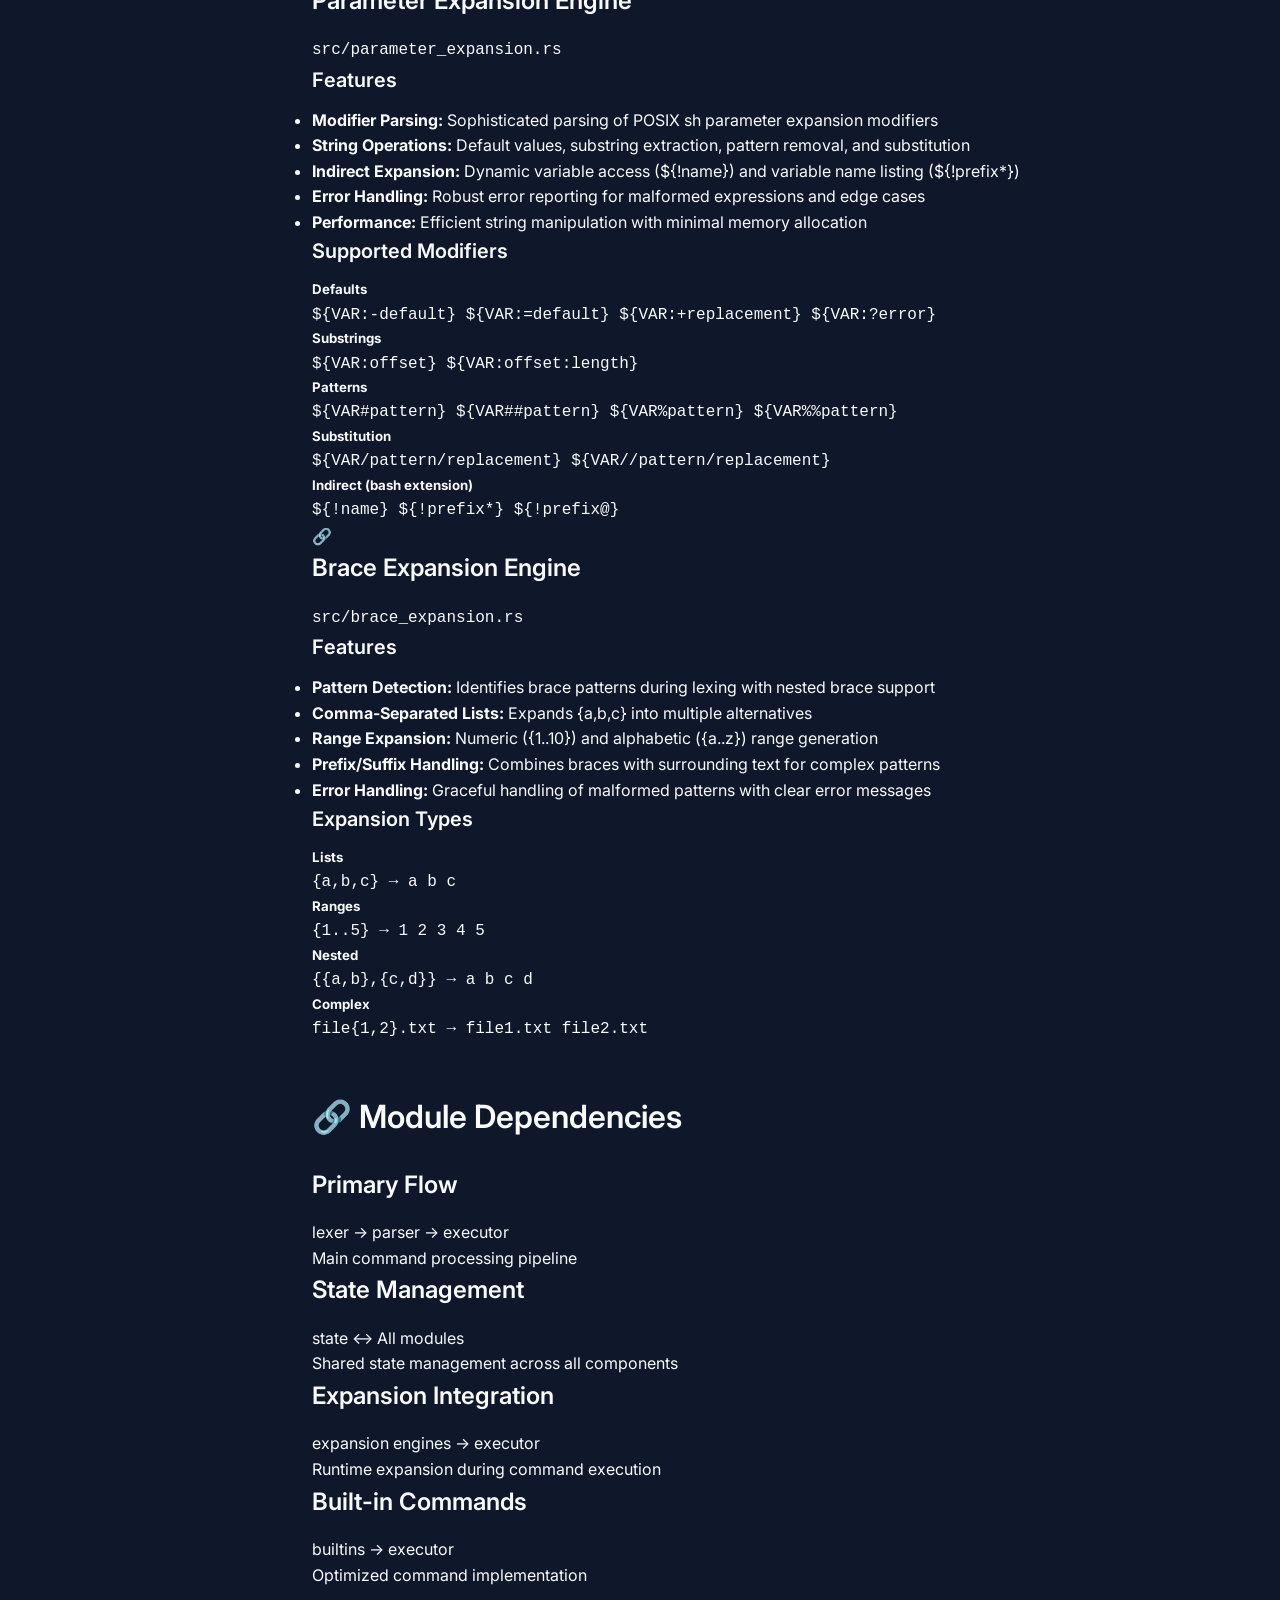
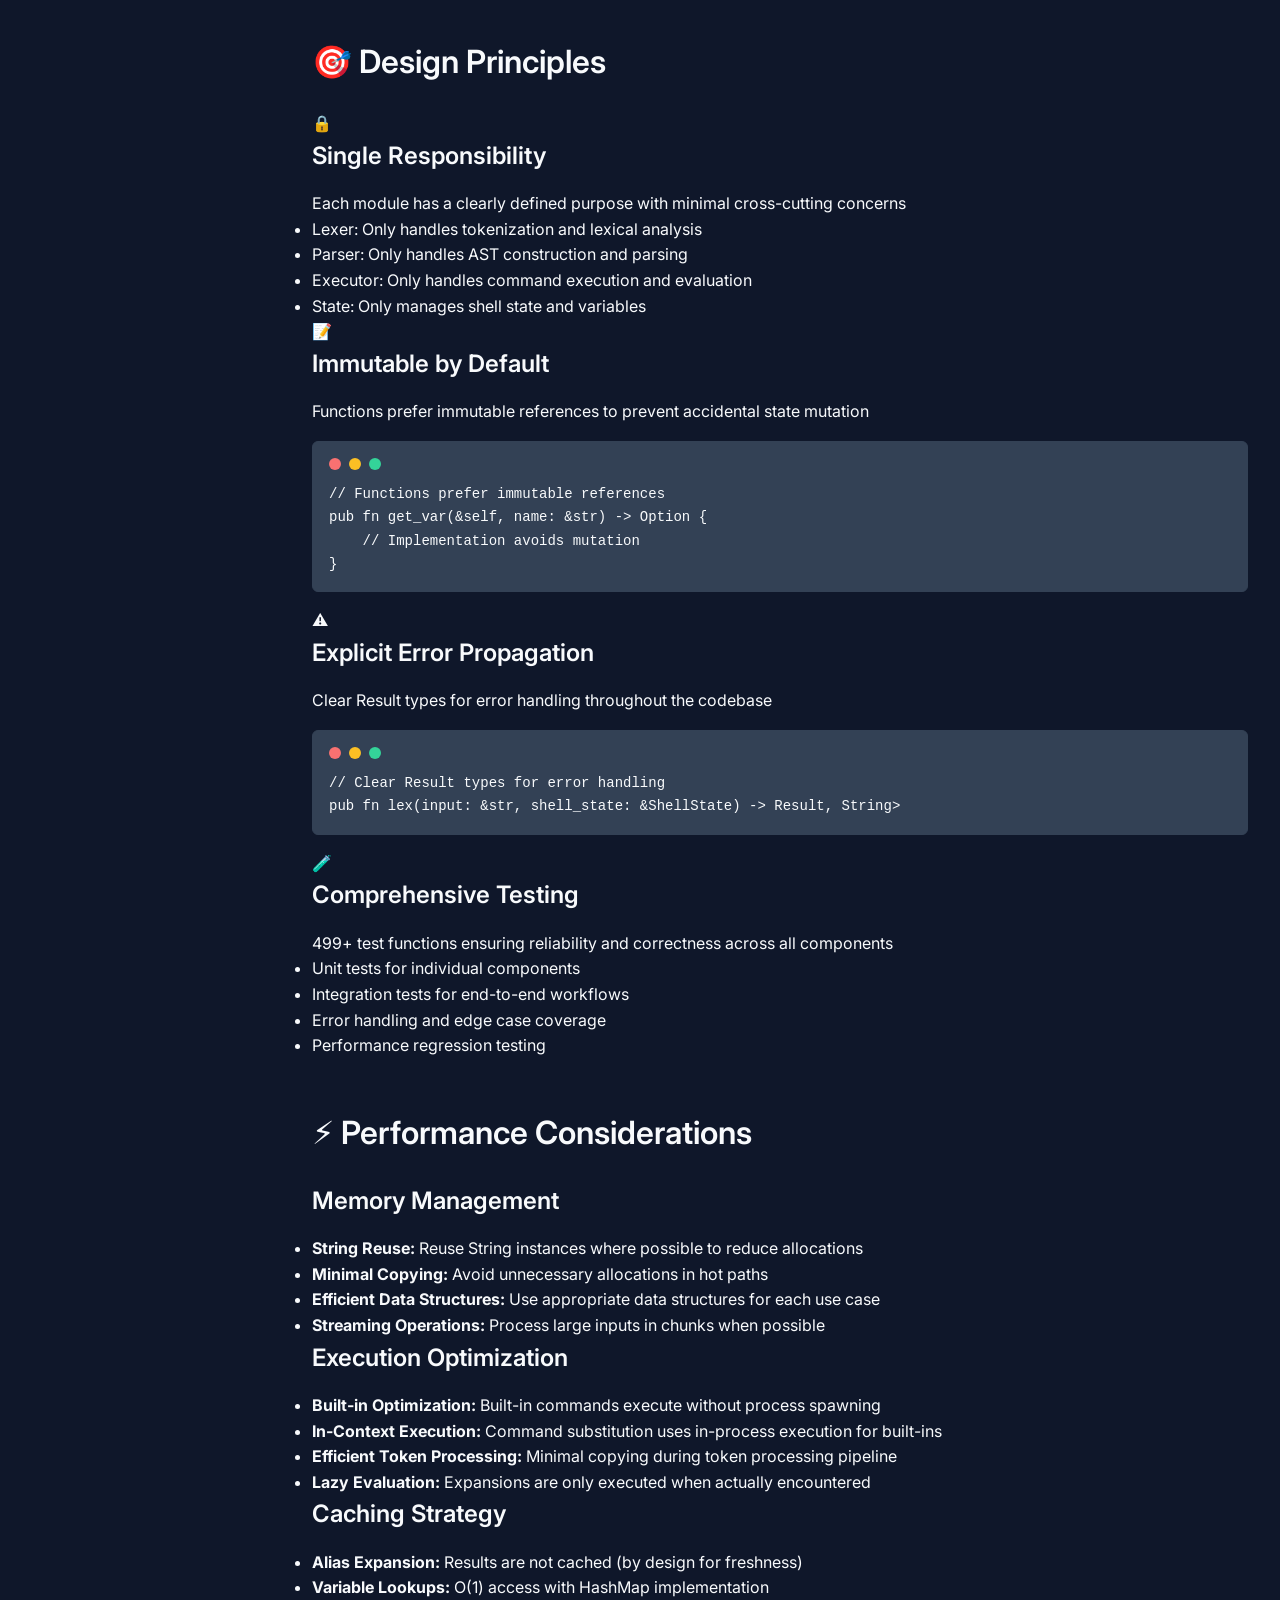
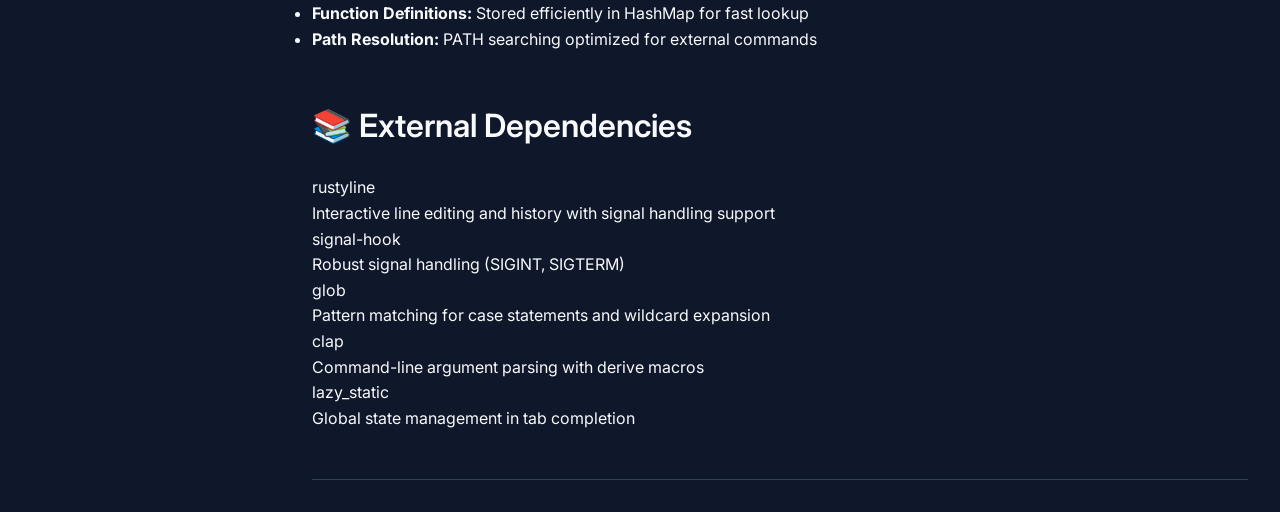
==== commit 7ea9d937: "docs: Update HTML documentation for job control features - Update all sidebar footers from ~94% to ~" ====
--- a/docs/architecture.html
+++ b/docs/architecture.html
@@ -58,7 +58,7 @@
             <div class="sidebar-footer">
                 <div class="version-info">
                     <span class="version">v0.7.4</span>
-                    <span class="status">~94% POSIX Compliant</span>
+                    <span class="status">~96% POSIX Compliant</span>
                 </div>
                 <div class="external-links">
                     <a href="https://github.com/drewwalton19216801/rush-sh" target="_blank" class="external-link">
@@ -231,7 +231,7 @@
                                         </div>
                                         <div class="component-content">
                                             <ul>
-                                                <li>27 built-in commands</li>
+                                                <li>32 built-in commands</li>
                                                 <li>Optimized execution</li>
                                                 <li>No process spawning</li>
                                                 <li>Direct state access</li>
@@ -359,9 +359,11 @@
                                         (errexit, nounset, xtrace, etc.) and option display</li>
                                     <li><strong>Signal Handling (<code>signals.rs</code>):</strong> Trap management,
                                         signal normalization, and trap display</li>
-                                    <li><strong>Test Organization (<code>tests/</code>):</strong> 4 focused test modules
-                                        covering state management, variable scoping, FD operations, and shell options
-                                    </li>
+                                    <li><strong>Job Control (<code>jobs.rs</code>):</strong> Job table management,
+                                        background job tracking, job state transitions, and jobspec resolution</li>
+                                    <li><strong>Test Organization (<code>tests/</code>):</strong> 5 focused test modules
+                                        covering state management, variable scoping, FD operations, shell options, and
+                                        job control</li>
                                 </ul>
 
                                 <h4>Key Features</h4>
@@ -371,6 +373,7 @@
                                     <li>Efficient variable lookups</li>
                                     <li>Proper scoping rules</li>
                                     <li>Environment synchronization</li>
+                                    <li>Comprehensive job control with smart jobspec matching</li>
                                 </ul>
                             </div>
                         </div>
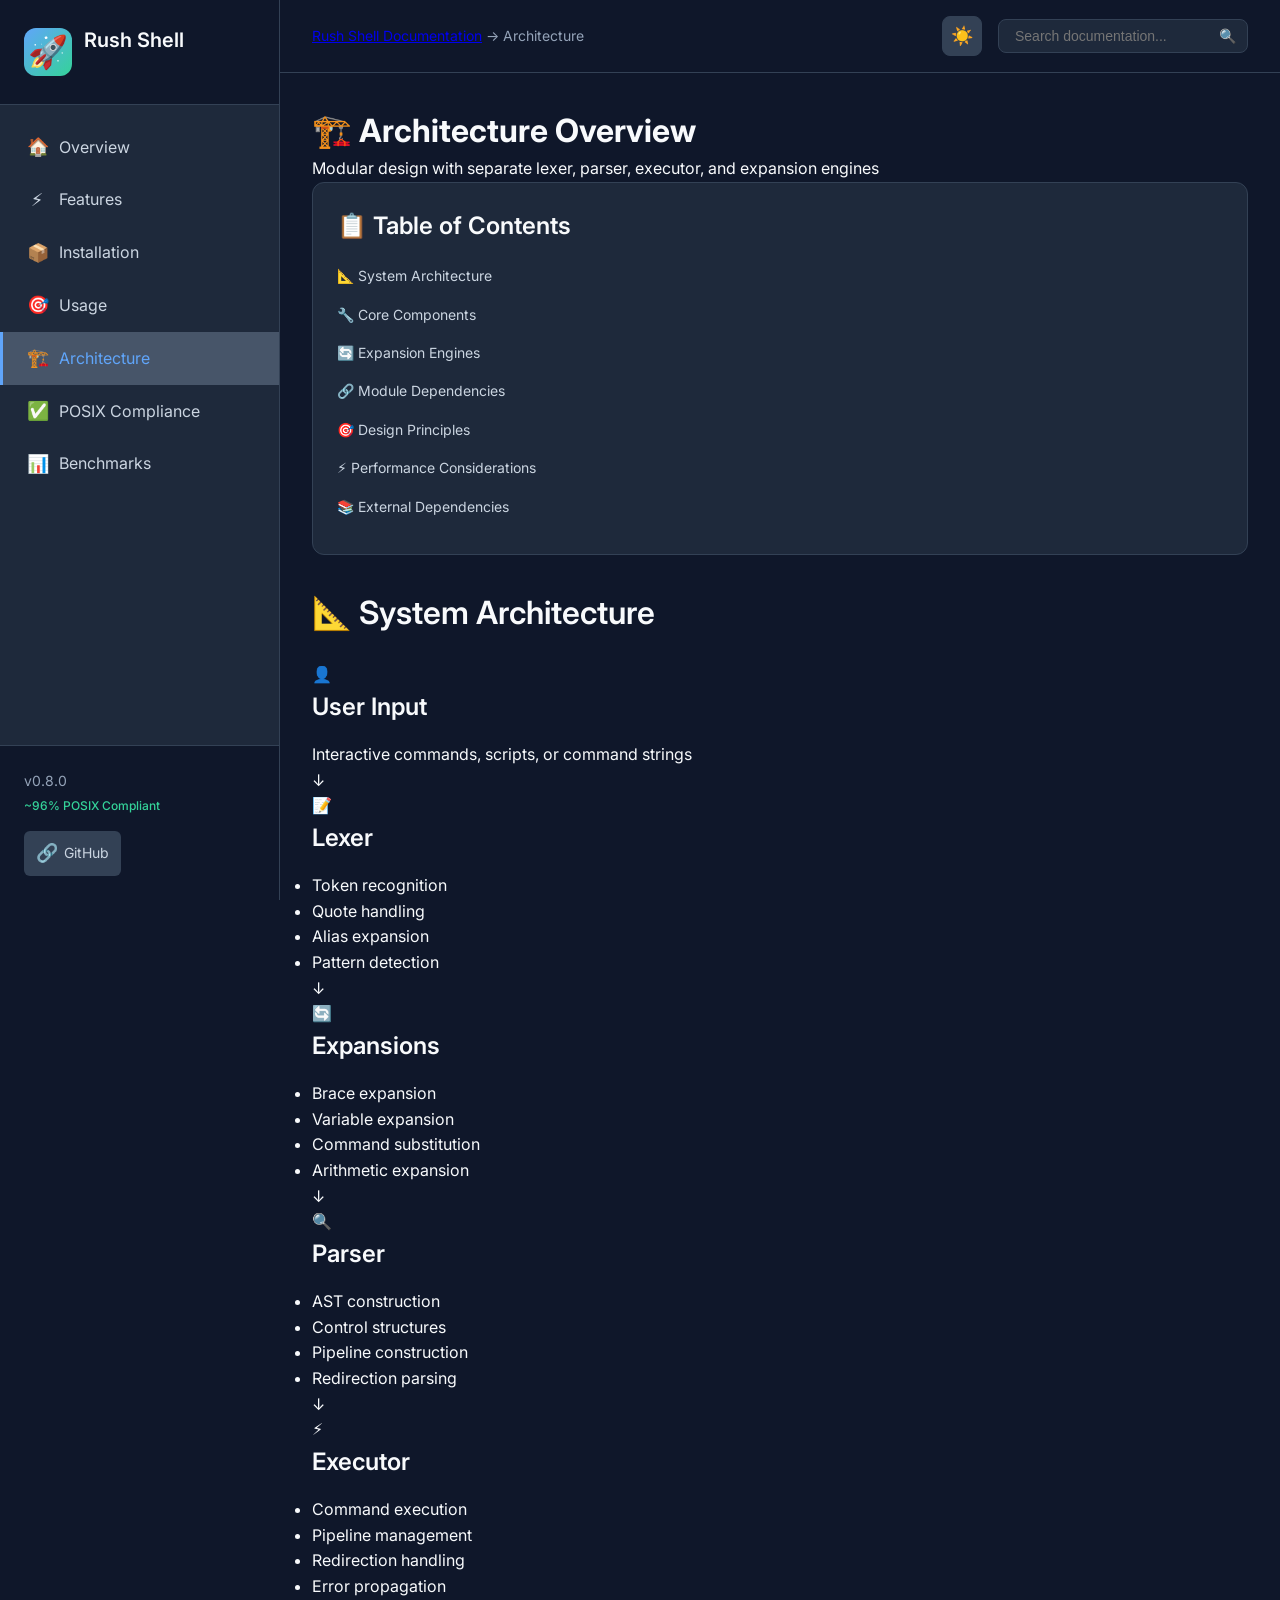
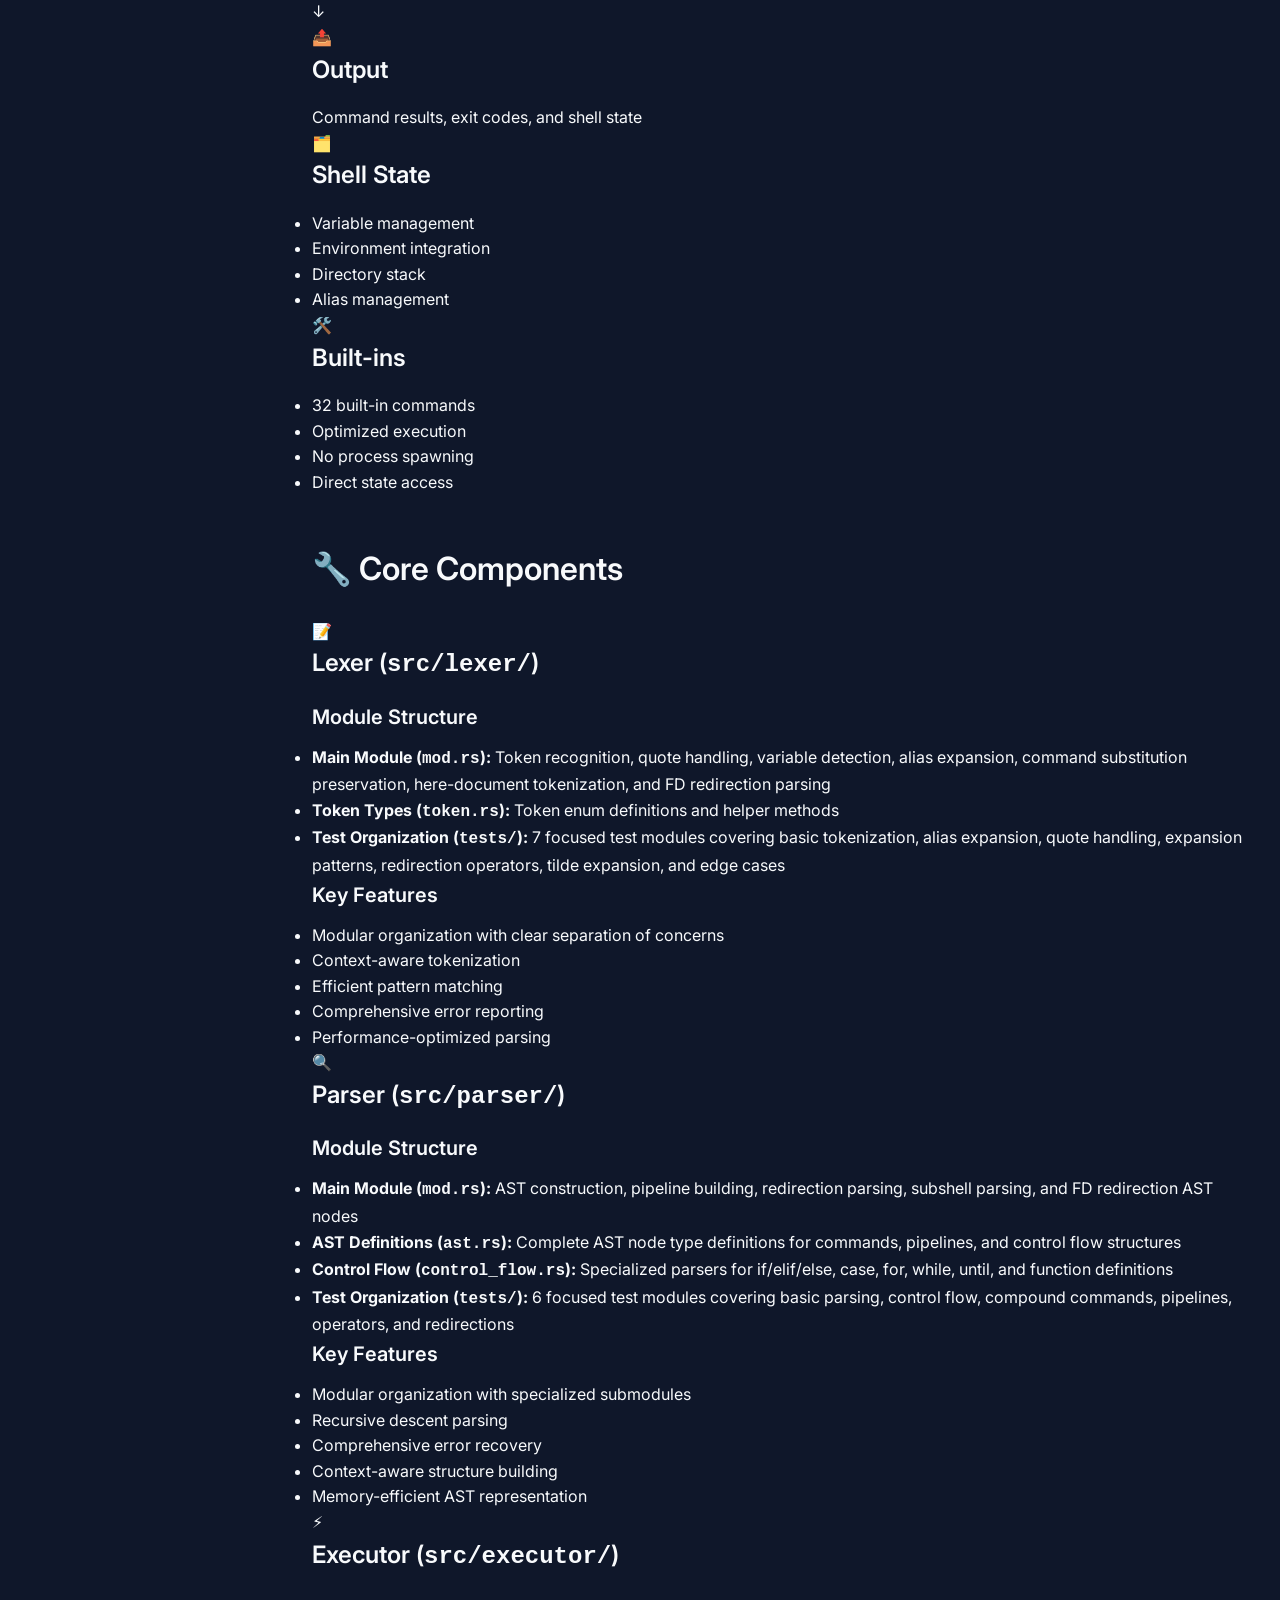
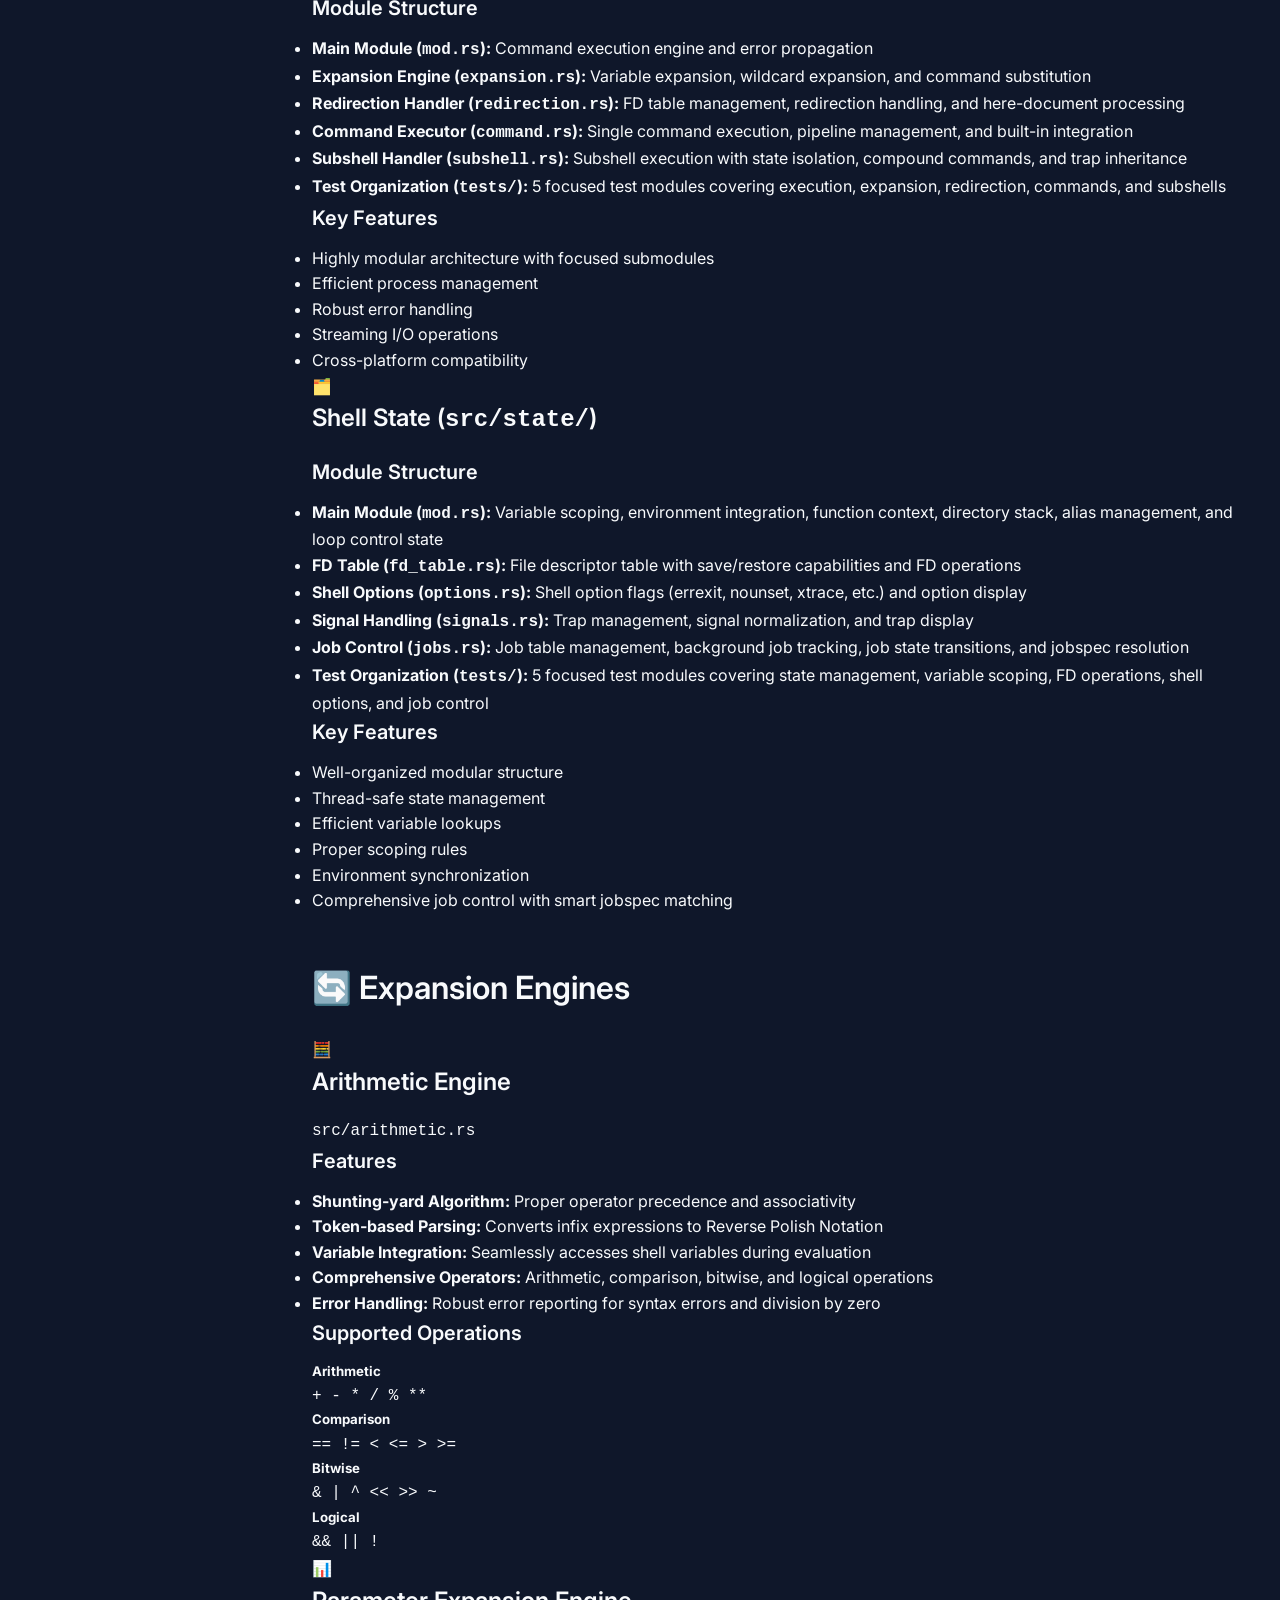
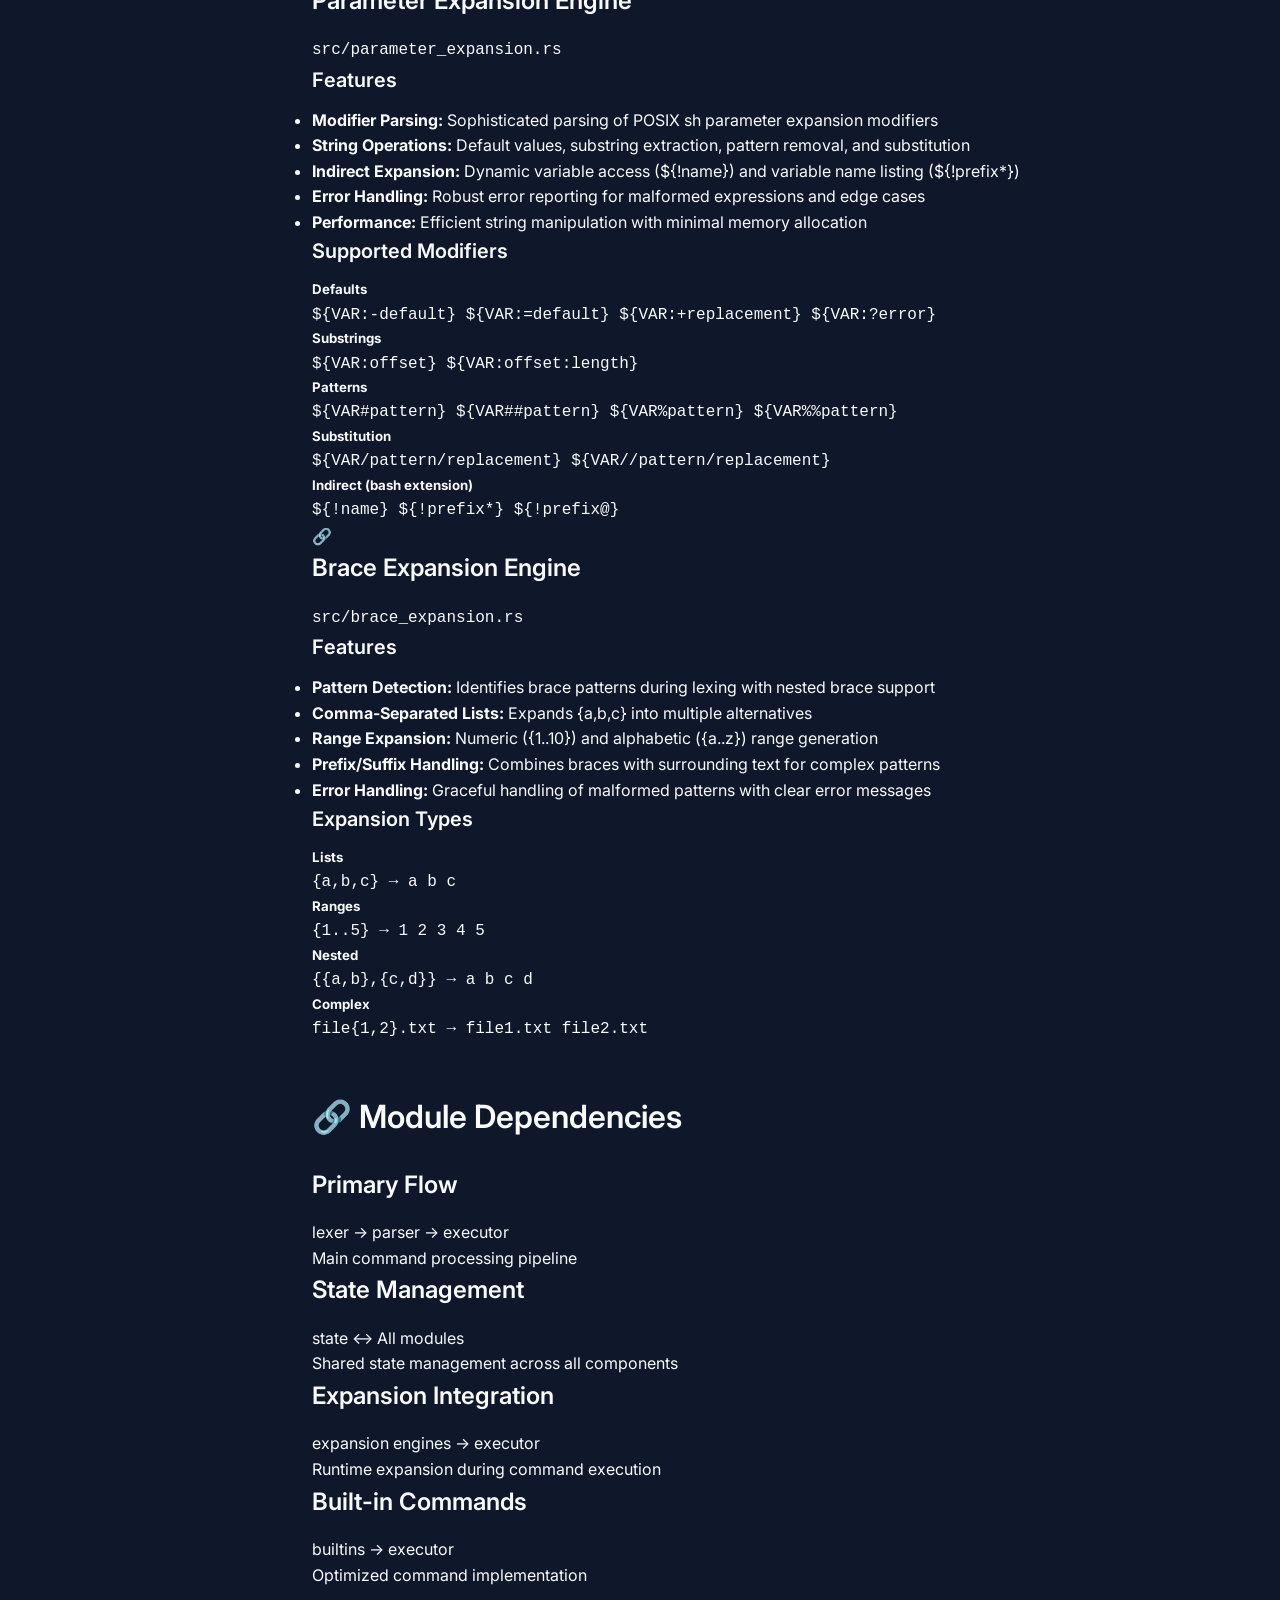
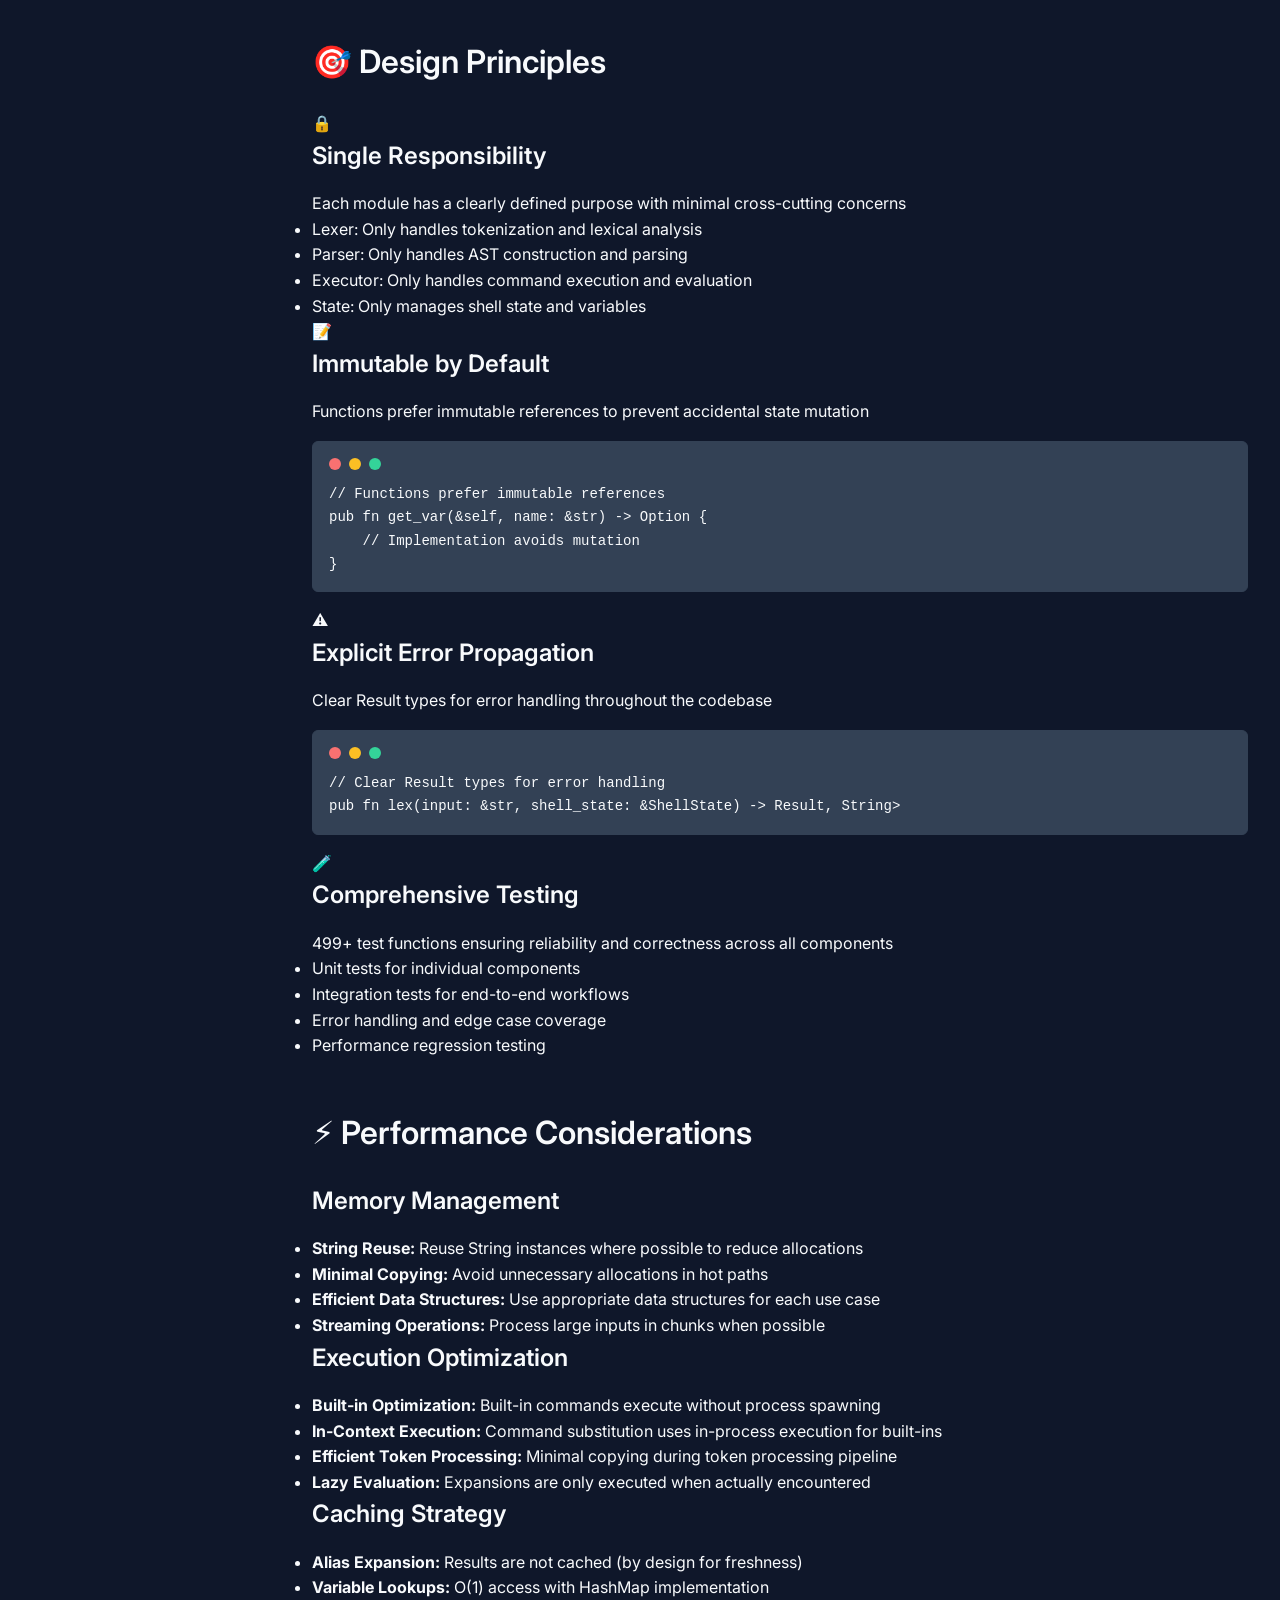
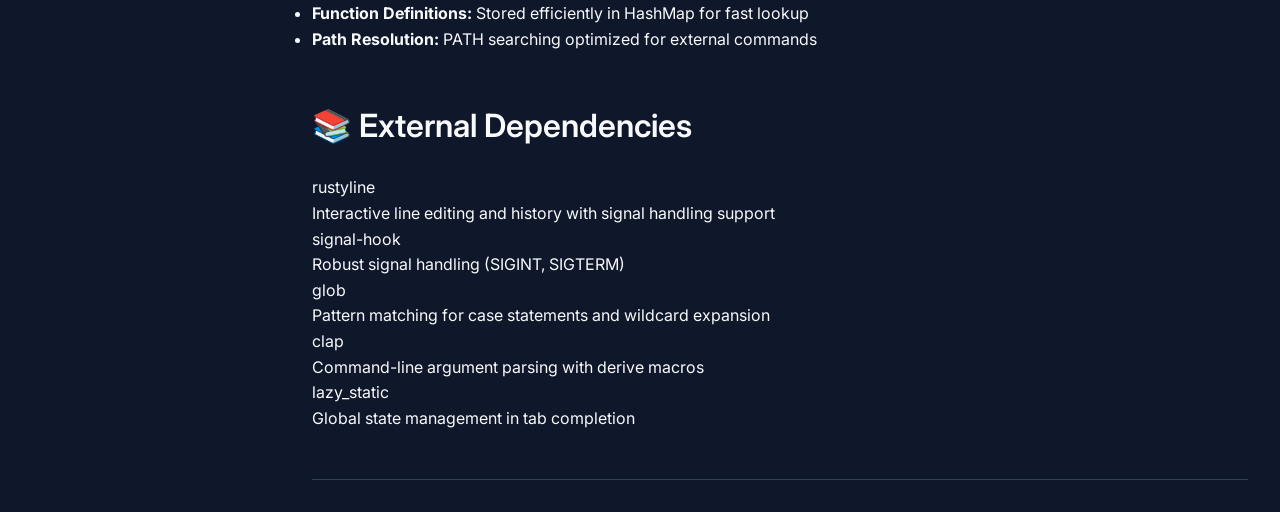
==== commit f4cb75b1: "version bump 0.8.0" ====
--- a/docs/architecture.html
+++ b/docs/architecture.html
@@ -57,7 +57,7 @@
 
             <div class="sidebar-footer">
                 <div class="version-info">
-                    <span class="version">v0.7.4</span>
+                    <span class="version">v0.8.0</span>
                     <span class="status">~96% POSIX Compliant</span>
                 </div>
                 <div class="external-links">
